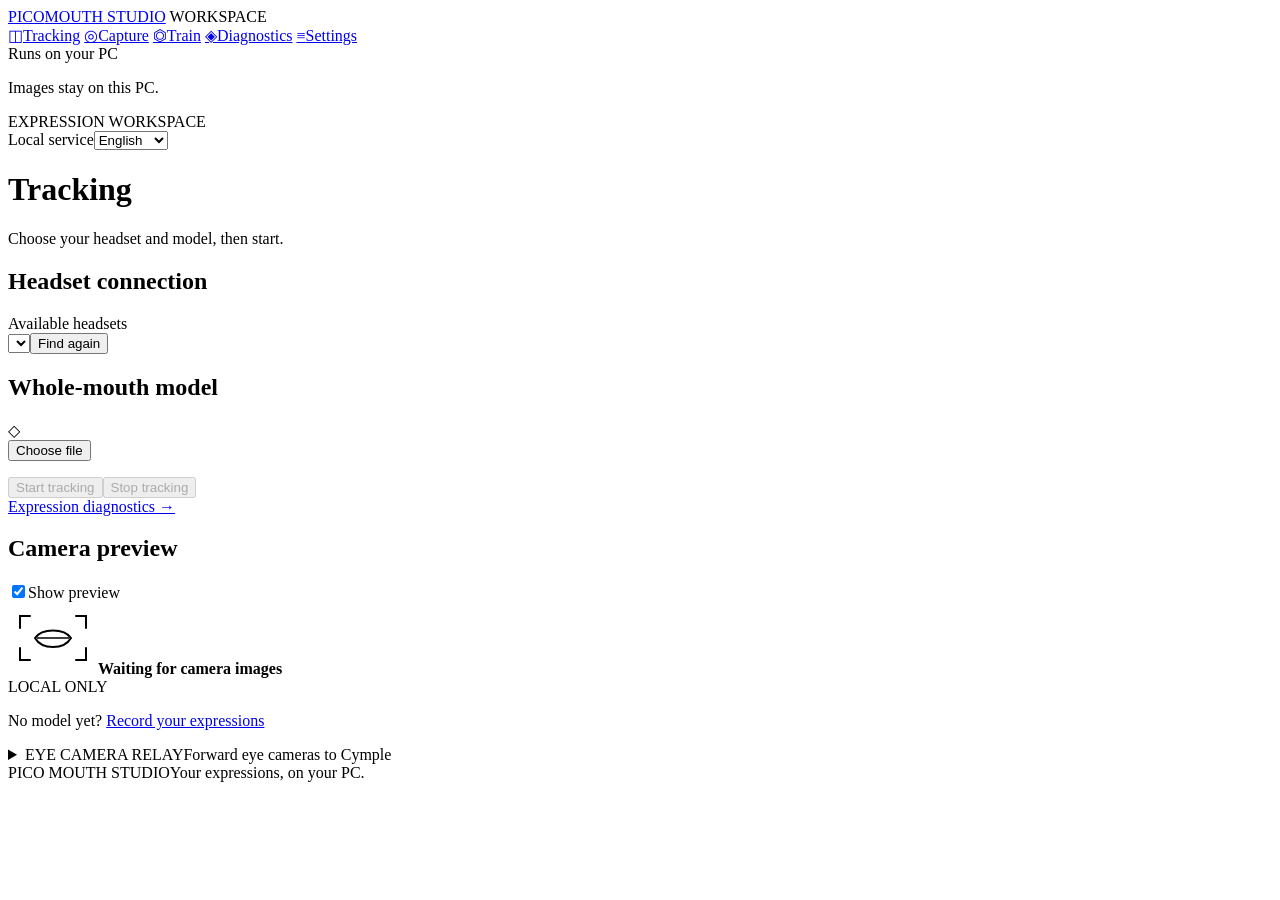
==== pc-studio/web/index.html @ 2c16cea4 "feat(pc-studio): expose standard One-Euro filter parameters in settings" ====
<!doctype html>
<html lang="en">
<head>
  <meta charset="utf-8"><meta name="viewport" content="width=device-width,initial-scale=1">
  <title>Mouth tracking studio</title><link rel="icon" type="image/png" sizes="256x256" href="/static/icon.png?v=2"><link rel="icon" type="image/x-icon" href="/favicon.ico?v=2"><link rel="apple-touch-icon" href="/static/icon.png?v=2">
  <link rel="stylesheet" href="/static/styles.css"><script type="module" src="/static/app.mjs"></script>
</head>
<body><main class="app-shell">
  <aside class="sidebar">
    <a class="brand" href="#/tracking"><span class="brand-mark" aria-hidden="true"><i></i><i></i><i></i><i></i></span><span>PICO<span class="brand-sub">MOUTH STUDIO</span></span></a>
    <span id="nav-caption" class="nav-caption">WORKSPACE</span>
    <nav aria-label="Workspace">
      <a id="nav-workspace" class="nav-link active" href="#/tracking" aria-current="page"><span aria-hidden="true">◫</span><span id="nav-live-label">Tracking</span></a>
      <a id="nav-recording" class="nav-link" href="#/recording"><span aria-hidden="true">◎</span><span id="nav-record-label">Capture</span></a>
      <a id="nav-training" class="nav-link" href="#/training"><span aria-hidden="true">⏣</span><span id="nav-train-label">Train</span></a>
      <a id="nav-diagnostics" class="nav-link" href="#/diagnostics"><span aria-hidden="true">◈</span><span id="nav-diagnostics-label">Diagnostics</span></a>
      <a id="nav-advanced" class="nav-link" href="#/preferences"><span aria-hidden="true">≡</span><span id="nav-settings-label">Settings</span></a>
    </nav>
    <div class="sidebar-note"><span class="local-dot"></span><span id="local-label">Runs on your PC</span><p id="privacy-note">Images stay on this PC.</p></div>
  </aside>
  <div id="workspace" class="workspace">
    <header class="topbar"><span id="workspace-caption">EXPRESSION WORKSPACE</span><div class="topbar-right"><span class="local-badge" id="service-state">Local service</span><select id="language" aria-label="Language"><option value="en">English</option><option value="zh-CN">简体中文</option></select></div></header>
    <div class="page-heading"><div><p id="page-eyebrow" class="eyebrow" hidden>PICO / MOUTH TRACKING</p><h1 id="title" tabindex="-1">Tracking</h1><p id="page-intro">Choose your headset and model, then start.</p></div><span id="status" class="status-pill" role="status"></span></div>
    <p id="error" role="alert" hidden></p>
    <form id="settings" novalidate>
      <div id="connection-setup" class="setup-grid">
        <section class="setup-card"><div class="card-kicker"><h2 id="headset-title">Headset connection</h2><span id="discovery-badge" class="small-badge"></span></div>
          <label for="headset-select" id="headset-select-label">Available headsets</label><div class="input-action"><select id="headset-select"></select><button id="discover" type="button">Find again</button></div>
          <p id="discovery-info" class="hint" role="status"></p>
        </section>
        <section id="model-setup" class="setup-card"><div class="card-kicker"><h2 id="model-label">Whole-mouth model</h2></div>
          <div class="model-choice"><div class="model-file"><span class="file-icon" aria-hidden="true">◇</span><div><strong id="model-name"></strong><span id="model-location"></span></div></div><button id="model-browse" type="button">Choose file</button></div>
          <p id="model-help" class="hint"></p>
        </section>
      </div>
    </form>

    <section id="page-tracking" class="task-page" aria-labelledby="title">
      <div class="run-toolbar"><div class="actions"><button id="start" form="settings" type="submit" disabled>Start tracking</button><button id="stop" type="button" disabled>Stop tracking</button></div><div class="run-toolbar-meta"><span id="run-help" class="hint"></span><a id="go-diagnostics" class="subtle-link" href="#/diagnostics">Expression diagnostics →</a></div></div>
      <div id="camera-slot-tracking" class="camera-slot">
        <section id="camera-panel" class="camera-panel panel"><div class="panel-heading"><div><h2 id="camera-title">Camera preview</h2><span class="eyebrow" id="camera-eyebrow" hidden>LIVE INPUT</span></div><label class="check preview-switch"><input id="preview-enabled" type="checkbox" checked><span id="preview-label">Show preview</span></label></div>
          <div class="preview"><img id="preview" width="400" height="400" alt="Mouth camera image" hidden><div id="empty-camera"><svg class="camera-glyph" width="90" height="72" viewBox="0 0 90 72" fill="none" aria-hidden="true"><path d="M22 14H12v12m56-12h10v12M12 46v12h10m56-12v12H68" stroke="currentColor" stroke-width="2" stroke-linecap="round"/><path d="M27 36c7-10 29-10 36 0-7 12-29 12-36 0Z" stroke="currentColor" stroke-width="2"/><path d="M29 36h32" stroke="currentColor" stroke-width="1.5"/></svg><strong id="placeholder">Waiting for camera images</strong><span id="camera-empty-help"></span></div></div>
          <div class="camera-footer"><span id="camera-privacy">LOCAL ONLY</span></div>
        </section>
      </div>
      <p id="first-model-help" class="task-tip"><span id="first-model-text">No model yet?</span> <a id="go-capture" href="#/recording">Record your expressions</a></p>
      <details id="cymple-relay" class="panel disclosure-panel cymple-relay-panel">
        <summary class="cymple-relay-head">
          <span class="cymple-relay-heading"><span id="cymple-relay-eyebrow" class="eyebrow">EYE CAMERA RELAY</span><span id="cymple-relay-title" class="cymple-relay-title">Forward eye cameras to Cymple</span></span>
          <span id="cymple-relay-status" class="status-pill" role="status"></span>
        </summary>
        <p id="cymple-relay-help" class="hint"></p>
        <div class="actions">
          <button id="cymple-relay-start" type="button" disabled>Start eye relay</button>
          <button id="cymple-relay-stop" type="button" disabled hidden>Stop eye relay</button>
          <span id="cymple-relay-endpoint" class="hint"></span>
        </div>
        <div class="cymple-eye-grid">
          <div class="cymple-eye-card"><div class="card-kicker"><strong id="cymple-left-title">Left eye</strong><span id="cymple-left-state" class="small-badge"></span></div><output id="cymple-left-metrics">—</output></div>
          <div class="cymple-eye-card"><div class="card-kicker"><strong id="cymple-right-title">Right eye</strong><span id="cymple-right-state" class="small-badge"></span></div><output id="cymple-right-metrics">—</output></div>
        </div>
        <p id="cymple-relay-error" role="alert" hidden></p>
        <details id="cymple-relay-options" class="disclosure-panel">
          <summary id="cymple-relay-options-title">Relay ports and orientation</summary>
          <div class="fields">
            <label><span id="cymple-host-label">Cymple host</span><input id="cymple-host" value="127.0.0.1" autocomplete="off" spellcheck="false" required></label>
            <label><span id="cymple-port-label">Cymple UDP port</span><input id="cymple-port" type="number" min="1" max="65535" value="23303" required></label>
            <label><span id="cymple-left-port-label">Left eye port</span><input id="cymple-left-port" type="number" min="1" max="65535" value="45682" required></label>
            <label><span id="cymple-right-port-label">Right eye port</span><input id="cymple-right-port" type="number" min="1" max="65535" value="45683" required></label>
          </div>
          <div class="cymple-orient-grid">
            <div class="cymple-orient-group">
              <strong id="cymple-left-orient-title">Left eye</strong>
              <label><span id="cymple-left-rotate-label">Rotate clockwise</span><select id="cymple-left-rotate"><option value="0">0°</option><option value="90">90°</option><option value="180">180°</option><option value="270">270°</option></select></label>
              <label class="check"><input id="cymple-left-hflip" type="checkbox"><span id="cymple-left-hflip-label">Horizontal flip</span></label>
              <label class="check"><input id="cymple-left-vflip" type="checkbox"><span id="cymple-left-vflip-label">Vertical flip</span></label>
            </div>
            <div class="cymple-orient-group">
              <strong id="cymple-right-orient-title">Right eye</strong>
              <label><span id="cymple-right-rotate-label">Rotate clockwise</span><select id="cymple-right-rotate"><option value="0">0°</option><option value="90">90°</option><option value="180">180°</option><option value="270">270°</option></select></label>
              <label class="check"><input id="cymple-right-hflip" type="checkbox"><span id="cymple-right-hflip-label">Horizontal flip</span></label>
              <label class="check"><input id="cymple-right-vflip" type="checkbox"><span id="cymple-right-vflip-label">Vertical flip</span></label>
            </div>
          </div>
        </details>
      </details>
    </section>

    <section id="page-recording" class="task-page" aria-labelledby="title" hidden>
      <section id="recording">
        <div class="capture-toolbar"><div><h2 id="recording-title">Record your expressions</h2><p id="record-help" class="hint"></p></div><div class="actions"><button id="capture" type="button" disabled>Open camera</button><button id="capture-stop" type="button" disabled>Close camera</button></div></div>
        <div class="capture-workspace">
          <div id="camera-slot-recording" class="camera-slot"></div>
          <section id="pose-reference" class="pose-reference" aria-labelledby="reference-title">
            <div class="capture-step-progress" aria-live="polite">
              <div class="capture-progress-line"><span id="capture-progress-label">Current step</span><strong id="capture-progress-count">0 / 0</strong><span id="capture-progress-phase">Not started</span></div>
              <progress id="capture-progress" max="1" value="0" aria-label="Capture progress"></progress>
            </div>
            <label class="capture-preset-choice"><span id="capture-preset-label">Capture preset</span><select id="capture-preset"></select></label>
            <p id="capture-preset-description" class="hint"></p>
            <details id="capture-plan-order"><summary id="capture-plan-order-title">Actions in order</summary><ol id="capture-action-list"></ol></details>
            <div class="actions capture-step-nav" id="capture-step-nav">
              <button id="guide-prev" type="button">Previous step</button>
              <label><span id="guide-select-label">Go to step</span><select id="guide-select"></select></label>
              <button id="guide-next" type="button">Next step</button>
            </div>
            <div class="reference-heading"><h2 id="reference-title">Try this expression</h2><span id="reference-mode" class="hint"></span></div>
            <p id="reference-pose" class="reference-pose"></p><p id="reference-instruction"></p>
            <div id="reference-views" class="reference-views" hidden>
              <figure class="reference-neutral"><img id="reference-neutral-image" width="512" height="512" alt="Relaxed reference"><figcaption id="reference-neutral-caption">Relaxed</figcaption></figure>
              <figure class="reference-target"><img id="reference-image" width="512" height="512" alt="Target expression"><figcaption id="reference-target-caption">Copy this pose</figcaption></figure>
              <figure id="reference-profile" class="reference-profile" hidden><img id="reference-profile-image" width="512" height="512" alt="Side view"><figcaption id="reference-profile-caption">Side view · lip and jaw depth</figcaption></figure>
            </div>
            <div class="reference-actions"><button id="reference-prev" type="button">Previous</button><button id="reference-play" type="button" hidden>Play movement</button><button id="reference-next" type="button">Next</button></div>
            <details id="reference-picker"><summary id="reference-picker-title">Pick another expression</summary><label><span id="reference-select-label">Expression</span><select id="reference-select"></select></label></details>
            <p id="reference-message" class="hint" role="status"></p><p id="reference-directions" class="hint"></p>
            <details id="reference-details"><summary id="reference-details-title">Reference source</summary><p id="reference-origin" class="hint"></p><p id="reference-source" class="hint"></p><a id="reference-license" href="https://developers.meta.com/horizon/licenses/oculussdk/" target="_blank" rel="noopener noreferrer">Asset license</a></details>
          </section>
        </div>
        <div class="record-controls panel">
          <div class="actions" id="guide-setup">
            <label><span id="guide-mode-label">Step advance</span><select id="guide-mode"><option id="guide-auto-option" value="auto">Automatic</option><option id="guide-manual-option" value="manual">Manual</option></select></label>
            <label id="guide-prepare-field"><span id="guide-prepare-label">Preparation per step (seconds)</span><input id="guide-prepare" type="number" min="3" max="30" step="1" value="7" required></label>
          </div>
          <label class="check"><input id="voice-enabled" type="checkbox"><span id="voice-label">Spoken instructions</span></label><p id="voice-info" class="hint"></p>
          <label class="check"><input id="record-consent" type="checkbox"><span id="consent-label">I agree to save mouth images on this PC, and I am ready to follow the guide.</span></label>
          <button id="record-continue" type="button" hidden>Continue last recording</button>
          <div class="actions"><button id="record-start" type="button" disabled>Start recording</button><button id="record-stop" type="button" disabled>Finish recording</button><button id="record-cancel" type="button" disabled>Cancel</button><span id="record-state" role="status"></span></div>
          <p id="record-next" class="hint"></p>
          <div id="guide" hidden><h2 id="guide-step"></h2><output id="guide-countdown" hidden></output><p id="guide-hint"></p><progress id="guide-progress" max="1" value="0"></progress><div class="actions"><button id="guide-pause" type="button" hidden>Pause</button><button id="guide-ready" type="button">Start holding</button><button id="guide-finish" type="button">Finish holding</button><button id="guide-confirm" type="button">Confirm action done</button><button id="guide-skip" type="button">Skip</button></div></div>
          <p id="record-error" role="alert" hidden></p>
          <p id="receive-results-warning" class="hint" role="status" hidden></p>
        </div>
        <details id="record-options" class="disclosure-panel"><summary id="record-options-title">More recording options</summary>
          <label><span id="person-label">Who is this recording for?</span><input id="person_id" value="me" autocomplete="off" spellcheck="false"></label>
          <label class="check"><input id="guide-enabled" type="checkbox" checked><span id="guided-label">Guide me step by step</span></label>
          <label><span id="label-stage-label">Training label stage</span><select id="label-stage"><option id="raw-only-option" value="raw_only">Raw only · label after review</option><option id="instant-option" value="instant">Instant labels · match stock behavior</option></select></label>
          <label class="check"><input id="receive-results" type="checkbox" checked><span id="receive-results-label">Receive headset mouth results</span></label>
          <p id="receive-results-hint">Applies only to this recording. In the headset companion app, turn on Mouth under Result sharing first.</p>
          <p id="record-path" class="hint"></p>
        </details>
        <details id="review" class="panel disclosure-panel"><summary id="review-title">Review recorded images</summary>
          <p id="review-help" class="hint"></p>
          <label class="check"><input id="review-all" type="checkbox"><span id="review-all-label">Include images without a suggested pose</span></label>
          <div class="actions"><button id="review-load" type="button" disabled>Load images</button><button id="review-prev" type="button" disabled>Previous</button><button id="review-next" type="button" disabled>Next</button><button id="review-select-page" type="button" disabled>Select page</button></div>
          <p id="review-count" class="hint"></p><div id="review-grid" class="review-grid"></div>
          <img id="review-image" class="review-image" width="400" height="400" alt="Recorded image" hidden>
          <p id="review-focus" class="hint"></p><button id="review-proposal" type="button" disabled>Copy suggested pose to editor</button>
          <label><span id="review-targets-label">Visible controls (JSON)</span><textarea id="review-targets" rows="3" spellcheck="false">{}</textarea></label>
          <label><span id="reviewer-label">Reviewer</span><input id="reviewer" value="local-user" autocomplete="off"></label>
          <label><span id="observation-label">Visibility</span><select id="observation"><option id="visible-option" value="visible">Visible</option><option id="uncertain-option" value="uncertain">Uncertain</option><option id="occluded-option" value="occluded">Occluded</option><option id="no-mouth-option" value="no_mouth">No mouth</option></select></label>
          <label class="check"><input id="review-confirmed" type="checkbox"><span id="review-consent-label">I have checked the selected images and the entries above.</span></label>
          <button id="review-apply" type="button" disabled>Apply to selected images</button>
        </details>
      </section>
    </section>

    <section id="page-training" class="task-page" aria-labelledby="title" hidden>
      <section id="training">
        <div class="training-intro panel"><span class="training-mark" aria-hidden="true">⏣</span><h2 id="training-title">Train your model</h2><p id="training-help" class="hint"></p><a id="train-go-record" class="button-link" href="#/recording">Record your expressions</a></div>
        <ol class="training-steps">
          <li><strong id="train-step-one">Record</strong><span id="train-step-one-help">Record several sessions and refit the headset between them, so the model sees different fits.</span></li>
          <li><strong id="train-step-two">Review</strong><span id="train-step-two-help">Look through the recordings and mark the expressions you can clearly see.</span><a id="train-go-review" href="#/recording">Review recorded images</a></li>
          <li><strong id="train-step-three">Train and validate</strong><span id="train-step-three-help">Train on the reviewed images, then check the model before you use it.</span></li>
        </ol>
        <details id="training-tools" class="panel disclosure-panel"><summary id="training-tools-title">Advanced training tools</summary>
          <p id="training-tools-help" class="hint"></p><div id="training-fields"></div>
          <label><span id="train-action-label">Operation</span><select id="train-action"></select></label><div id="train-inputs"></div>
          <button id="train-start" type="button" disabled>Run on this PC</button>
          <p id="train-result" class="hint"></p>
        </details>
        <div id="training-status" class="training-status"><span id="train-state" role="status"></span><button id="train-cancel" type="button" disabled>Cancel</button><p id="train-error" role="alert" hidden></p></div>
      </section>
    </section>

    <section id="page-diagnostics" class="task-page" aria-labelledby="title" hidden>
      <div id="diag-tabs" class="diag-tabs" role="tablist">
        <button id="diag-tab-expressions" class="diag-tab active" type="button" role="tab" aria-selected="true" aria-controls="expression-diagnostics"><span id="diag-tab-expressions-label">Expression monitor</span><span id="diag-expr-badge" class="diag-tab-badge"></span></button>
        <button id="diag-tab-connection" class="diag-tab" type="button" role="tab" aria-selected="false" aria-controls="diagnostics"><span id="diag-tab-connection-label">Connection diagnostics</span><span id="diag-conn-badge" class="diag-tab-badge"></span></button>
      </div>

      <section id="expression-diagnostics" class="expr-diag">
        <div class="panel expr-hero-panel">
          <div class="expr-status-strip">
            <div class="expr-status-pills">
              <span id="expr-live-pill" class="status-pill" role="status"></span>
              <span id="expr-active-summary" class="expr-stat-chip"></span>
              <span id="expr-source-summary" class="expr-stat-chip"></span>
              <span id="support-info" class="expr-stat-chip"></span>
            </div>
            <button id="expr-freeze" class="expr-freeze-btn" type="button" disabled>Freeze</button>
          </div>
          <div class="expr-section-head">
            <div><span id="output-eyebrow" class="eyebrow">PINNED CHANNELS</span><h2 id="output-title">Pinned monitor</h2></div>
            <div class="expr-pin-toolbar">
              <p id="output-note" class="hint"></p>
              <div class="actions expr-pin-actions">
                <button id="expr-pins-reset" class="filter-chip" type="button" hidden>Reset defaults</button>
                <button id="expr-pins-clear" class="filter-chip" type="button" hidden>Clear pins</button>
              </div>
            </div>
          </div>
          <div id="outputs" class="outputs expr-spotlight-grid"></div>
          <p id="expr-pins-empty" class="expr-pins-empty hint" hidden></p>
        </div>

        <div class="panel expr-full-panel">
          <div class="expr-browser-head">
            <div><h2 id="all-channels-title">All expression channels</h2><p id="unknown-help" class="hint"></p></div>
            <div class="expr-filter-bar">
              <div class="actions expr-source-filters">
                <button id="expr-active-only" class="filter-chip" type="button">Active (&gt;0.02)</button>
                <button id="expr-src-all" class="filter-chip active" type="button">All sources</button>
                <button id="expr-src-native" class="filter-chip" type="button">Native</button>
                <button id="expr-src-model" class="filter-chip" type="button">New model</button>
              </div>
              <input id="expr-search" class="routing-search expr-search" type="search" autocomplete="off" spellcheck="false" placeholder="Search morph target…">
            </div>
          </div>
          <div id="expr-regions" class="expr-regions" role="group"></div>
          <div id="channel-table" class="channel-table expr-groups"></div>
          <p id="expr-empty" class="expr-empty hint" hidden></p>
        </div>
      </section>

      <section id="diagnostics" class="conn-diag" hidden>
        <div class="conn-diag-head">
          <h2 id="diagnostics-title">Connection &amp; pipeline diagnostics</h2>
          <span id="snapshot-state" class="status-pill"></span>
        </div>
        <div class="conn-cards-grid">
          <section class="panel conn-card">
            <h3 id="conn-card-rates-title" class="conn-card-title">Throughput &amp; latency</h3>
            <dl class="conn-dl">
              <dt id="rate-label"></dt><dd id="rates">—</dd>
              <dt id="inference-label"></dt><dd id="inference-time">—</dd>
              <dt id="latency-label"></dt><dd id="latency">—</dd>
              <dt id="source-age-label"></dt><dd id="source-age">—</dd>
              <dt id="receive-age-label"></dt><dd id="receive-age">—</dd>
            </dl>
          </section>
          <section class="panel conn-card">
            <h3 id="conn-card-engine-title" class="conn-card-title">Inference engine &amp; hardware</h3>
            <dl class="conn-dl">
              <dt id="engine-label"></dt><dd id="engine-info">—</dd>
              <dt id="providers-label"></dt><dd id="provider-info">—</dd>
              <dt id="fallback-label"></dt><dd id="fallback-info">—</dd>
            </dl>
          </section>
          <section class="panel conn-card">
            <h3 id="conn-card-stream-title" class="conn-card-title">Queue, drops &amp; native stream</h3>
            <dl class="conn-dl">
              <dt id="drop-label"></dt><dd id="drops">—</dd>
              <dt id="queue-label"></dt><dd id="queue">—</dd>
              <dt id="live-stock-label"></dt><dd id="live-stock-info">—</dd>
              <dt id="stock-label"></dt><dd id="stock-info">—</dd>
            </dl>
          </section>
          <section class="panel conn-card">
            <h3 id="conn-card-session-title" class="conn-card-title">Session &amp; sensor clocks</h3>
            <dl class="conn-dl">
              <dt id="source-label"></dt><dd id="source-info">—</dd>
              <dt id="result-label"></dt><dd id="result-info">—</dd>
              <dt>raw_identity</dt><dd id="raw-identity">—</dd>
              <dt>mouth_sensor_ns</dt><dd id="time-mouth">—</dd>
            </dl>
          </section>
        </div>
        <div id="conn-error-card" class="panel conn-error-card">
          <h2 id="technical-error-title">Troubleshooting details</h2>
          <pre id="technical-error" class="technical-error">—</pre>
        </div>
      </section>
    </section>

    <section id="page-preferences" class="task-page" aria-labelledby="title" hidden>
      <div class="preferences-main panel">
        <label class="check"><input id="output_enabled" form="settings" type="checkbox"><span id="udp-label">Send expressions to VRCFaceTracking</span></label>
        <p id="settings-help" class="hint"></p>
        <div id="mouth-routing" class="mouth-routing">
          <div class="routing-head">
            <div><strong id="mouth-mode-label" class="routing-title">Channel routing presets</strong><p id="mouth-mode-help" class="hint"></p></div>
            <span id="routing-preset-badge" class="status-pill" role="status"></span>
          </div>
          <div id="preset-cards" class="preset-cards" role="group" aria-labelledby="mouth-mode-label">
            <button id="preset-curated" class="preset-card" type="button"><strong id="preset-curated-title">Curated hybrid · Recommended</strong><span id="preset-curated-desc">Clean native channels use headset output; weak, biased and missing channels use the new model.</span></button>
            <button id="preset-hybrid" class="preset-card" type="button"><strong id="preset-hybrid-title">Full native hybrid</strong><span id="preset-hybrid-desc">All 37 headset-supported targets use native output; 9 missing targets use the new model.</span></button>
            <button id="preset-model-only" class="preset-card" type="button"><strong id="preset-model-title">Model only</strong><span id="preset-model-desc">All 46 morph targets use the new PC model (no headset result sharing needed).</span></button>
          </div>
          <p id="hybrid-live-hint" class="hint" hidden></p>
          <details id="hybrid-channels-panel" class="disclosure-panel">
            <summary><span id="hybrid-channels-title">Adjust source per morph target</span><span id="hybrid-channels-summary" class="small-badge"></span></summary>
            <p id="hybrid-channels-help" class="hint"></p>
            <div class="routing-toolbar">
              <div class="actions routing-filters">
                <button id="filter-all" class="filter-chip" type="button">All</button>
                <button id="filter-stock" class="filter-chip" type="button">Native</button>
                <button id="filter-model" class="filter-chip" type="button">New model</button>
                <button id="filter-good" class="filter-chip" type="button">Native clean / merged</button>
              </div>
              <input id="channel-search" class="routing-search" type="search" autocomplete="off" spellcheck="false" placeholder="Filter morph targets…">
            </div>
            <div id="hybrid-channels-list" class="morph-groups"></div>
          </details>
        </div>
      </div>
      <section id="settings-filtering" class="panel settings-card">
        <div class="settings-card-head">
          <h2 id="filtering-title">Filtering &amp; smoothing</h2>
          <p id="filtering-help" class="hint">Applies live on save without stopping tracking.</p>
        </div>
        <label class="check filter-toggle"><input id="filter_enabled" form="settings" type="checkbox"><span id="filter-enabled-label">Enable One-Euro filter</span></label>
        <div class="fields">
          <label><span id="filter-min-cutoff-label">Min cutoff frequency (Hz)</span><input id="filter_min_cutoff" form="settings" type="number" min="0.05" max="60" step="0.1" required><span id="filter-min-cutoff-help" class="field-hint"></span></label>
          <label><span id="filter-beta-label">Speed coefficient (beta)</span><input id="filter_beta" form="settings" type="number" min="0" max="100" step="0.1" required><span id="filter-beta-help" class="field-hint"></span></label>
          <label><span id="filter-d-cutoff-label">Derivative cutoff (Hz)</span><input id="filter_d_cutoff" form="settings" type="number" min="0.05" max="60" step="0.1" required><span id="filter-d-cutoff-help" class="field-hint"></span></label>
          <label><span id="expiry-label">Result expiry (ms)</span><input id="stale_ms" form="settings" type="number" min="1" required><span id="expiry-help" class="field-hint"></span></label>
        </div>
      </section>
      <details id="settings-inference" class="panel disclosure-panel"><summary id="inference-settings-title">Model &amp; inference</summary>
        <p id="inference-settings-help" class="hint settings-group-help">Changing the model path or inference device stops the current run when saved.</p>
        <label><span id="model-path-label">Model path</span><input id="model_path" form="settings" autocomplete="off" spellcheck="false"></label>
        <div class="fields">
          <label><span id="device-label">Inference device</span><select id="device" form="settings"><option value="auto">Auto</option><option value="cuda">CUDA</option><option value="dml">DirectML</option><option value="openvino">OpenVINO GPU</option><option value="cpu">CPU</option></select></label>
          <label><span id="fps-label">Preview rate (fps)</span><input id="preview_fps" form="settings" type="number" min="1" max="30" required></label>
        </div>
      </details>
      <details id="advanced" class="panel disclosure-panel"><summary id="advanced-title">Headset &amp; ports</summary>
        <p id="connection-settings-help" class="hint settings-group-help">Changing headset address or port settings stops the current run when saved.</p>
        <label><span id="host-label">Manual headset address</span><input id="headset_host" form="settings" autocomplete="off" spellcheck="false"></label>
        <div class="fields">
          <label><span id="port-label">Video port</span><input id="headset_port" form="settings" type="number" min="1" max="65535" required></label>
          <label><span id="output-port-label">UDP port on this PC</span><input id="output_port" form="settings" type="number" min="1" max="65535" required></label>
        </div>
        <p id="migration" class="hint" hidden></p>
      </details>
      <div class="actions settings-save"><button id="save" type="button" disabled>Save settings</button><span id="config-state"></span></div>
      <details id="replay-tools" class="panel disclosure-panel"><summary id="replay-tools-title">Replay a saved recording</summary><label><span id="replay-path-label">Replay dataset (.npz)</span><input id="replay_path" form="settings" autocomplete="off" spellcheck="false"></label><button id="replay" type="button" disabled>Replay data</button><p id="replay-info" class="hint"></p></details>
      <p class="task-tip settings-diag-tip"><span id="settings-diag-text">Looking for live expression meters or connection stats?</span> <a id="settings-go-diagnostics" href="#/diagnostics">Open Diagnostics →</a></p>
    </section>
    <footer class="page-footer"><span>PICO MOUTH STUDIO</span><span id="footer-note">Your expressions, on your PC.</span></footer>
  </div>
</main></body></html>
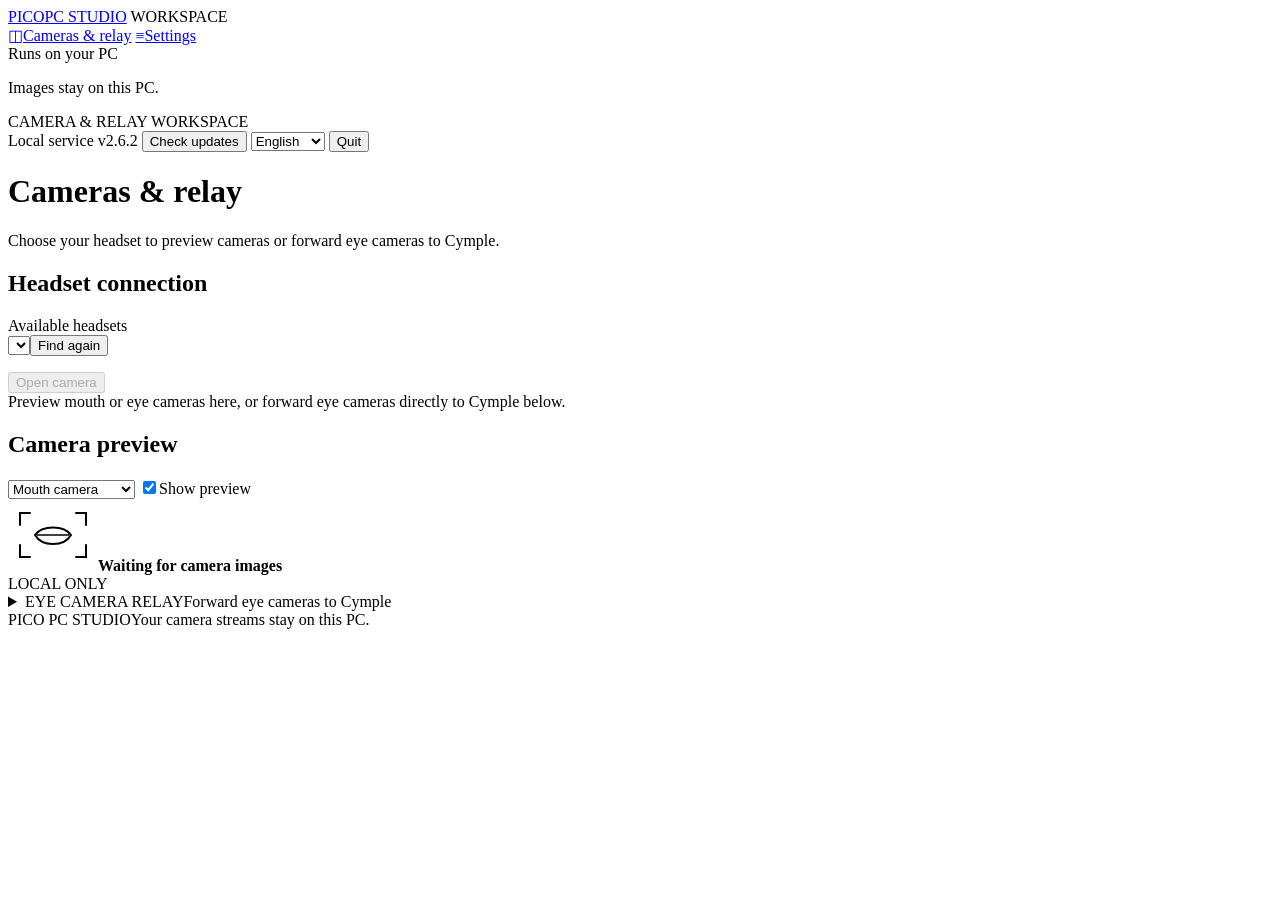
==== commit b7ca8fdf: "PicoET-Enhance v2.6.2" ====
--- a/pc-studio/web/index.html
+++ b/pc-studio/web/index.html
@@ -2,48 +2,65 @@
 <html lang="en">
 <head>
   <meta charset="utf-8"><meta name="viewport" content="width=device-width,initial-scale=1">
-  <title>Mouth tracking studio</title><link rel="icon" type="image/png" sizes="256x256" href="/static/icon.png?v=2"><link rel="icon" type="image/x-icon" href="/favicon.ico?v=2"><link rel="apple-touch-icon" href="/static/icon.png?v=2">
-  <link rel="stylesheet" href="/static/styles.css"><script type="module" src="/static/app.mjs"></script>
+  <title>PicoET PC Studio</title><link rel="icon" type="image/png" sizes="256x256" href="/static/icon.png?v=2"><link rel="icon" type="image/x-icon" href="/favicon.ico?v=2"><link rel="apple-touch-icon" href="/static/icon.png?v=2">
+  <link rel="stylesheet" href="/static/styles.css?v=2"><script type="module" src="/static/app.mjs?v=2"></script>
 </head>
 <body><main class="app-shell">
   <aside class="sidebar">
-    <a class="brand" href="#/tracking"><span class="brand-mark" aria-hidden="true"><i></i><i></i><i></i><i></i></span><span>PICO<span class="brand-sub">MOUTH STUDIO</span></span></a>
+    <a class="brand" href="#/tracking"><span class="brand-mark" aria-hidden="true"><i></i><i></i><i></i><i></i></span><span>PICO<span class="brand-sub">PC STUDIO</span></span></a>
     <span id="nav-caption" class="nav-caption">WORKSPACE</span>
     <nav aria-label="Workspace">
-      <a id="nav-workspace" class="nav-link active" href="#/tracking" aria-current="page"><span aria-hidden="true">◫</span><span id="nav-live-label">Tracking</span></a>
-      <a id="nav-recording" class="nav-link" href="#/recording"><span aria-hidden="true">◎</span><span id="nav-record-label">Capture</span></a>
-      <a id="nav-training" class="nav-link" href="#/training"><span aria-hidden="true">⏣</span><span id="nav-train-label">Train</span></a>
-      <a id="nav-diagnostics" class="nav-link" href="#/diagnostics"><span aria-hidden="true">◈</span><span id="nav-diagnostics-label">Diagnostics</span></a>
+      <a id="nav-workspace" class="nav-link active" href="#/tracking" aria-current="page"><span aria-hidden="true">◫</span><span id="nav-live-label">Cameras &amp; relay</span></a>
       <a id="nav-advanced" class="nav-link" href="#/preferences"><span aria-hidden="true">≡</span><span id="nav-settings-label">Settings</span></a>
     </nav>
     <div class="sidebar-note"><span class="local-dot"></span><span id="local-label">Runs on your PC</span><p id="privacy-note">Images stay on this PC.</p></div>
   </aside>
   <div id="workspace" class="workspace">
-    <header class="topbar"><span id="workspace-caption">EXPRESSION WORKSPACE</span><div class="topbar-right"><span class="local-badge" id="service-state">Local service</span><select id="language" aria-label="Language"><option value="en">English</option><option value="zh-CN">简体中文</option></select></div></header>
-    <div class="page-heading"><div><p id="page-eyebrow" class="eyebrow" hidden>PICO / MOUTH TRACKING</p><h1 id="title" tabindex="-1">Tracking</h1><p id="page-intro">Choose your headset and model, then start.</p></div><span id="status" class="status-pill" role="status"></span></div>
+    <header class="topbar">
+      <span id="workspace-caption">CAMERA &amp; RELAY WORKSPACE</span>
+      <div class="topbar-right">
+        <span class="local-badge" id="service-state">Local service</span>
+        <span class="version-pill" id="version-badge">v2.6.2</span>
+        <button id="check-update" class="topbar-btn" type="button">Check updates</button>
+        <select id="language" aria-label="Language"><option value="en">English</option><option value="zh-CN">简体中文</option></select>
+        <button id="quit-service" class="topbar-btn topbar-quit" type="button">Quit</button>
+      </div>
+    </header>
+    <div class="page-heading"><div><p id="page-eyebrow" class="eyebrow" hidden>PICO / PC STUDIO</p><h1 id="title" tabindex="-1">Cameras &amp; relay</h1><p id="page-intro">Choose your headset to preview cameras or forward eye cameras to Cymple.</p></div><span id="status" class="status-pill" role="status"></span></div>
+    <section id="update-banner" class="update-banner" role="status" hidden>
+      <div class="update-head"><strong id="update-message"></strong><button id="update-dismiss" class="update-dismiss" type="button">Dismiss</button></div>
+      <ul id="update-notes" class="update-notes" hidden></ul>
+      <div id="update-links" class="update-links actions"></div>
+    </section>
     <p id="error" role="alert" hidden></p>
     <form id="settings" novalidate>
-      <div id="connection-setup" class="setup-grid">
+      <div id="connection-setup" class="setup-grid capture-setup">
         <section class="setup-card"><div class="card-kicker"><h2 id="headset-title">Headset connection</h2><span id="discovery-badge" class="small-badge"></span></div>
           <label for="headset-select" id="headset-select-label">Available headsets</label><div class="input-action"><select id="headset-select"></select><button id="discover" type="button">Find again</button></div>
           <p id="discovery-info" class="hint" role="status"></p>
-        </section>
-        <section id="model-setup" class="setup-card"><div class="card-kicker"><h2 id="model-label">Whole-mouth model</h2></div>
-          <div class="model-choice"><div class="model-file"><span class="file-icon" aria-hidden="true">◇</span><div><strong id="model-name"></strong><span id="model-location"></span></div></div><button id="model-browse" type="button">Choose file</button></div>
-          <p id="model-help" class="hint"></p>
         </section>
       </div>
     </form>
 
     <section id="page-tracking" class="task-page" aria-labelledby="title">
-      <div class="run-toolbar"><div class="actions"><button id="start" form="settings" type="submit" disabled>Start tracking</button><button id="stop" type="button" disabled>Stop tracking</button></div><div class="run-toolbar-meta"><span id="run-help" class="hint"></span><a id="go-diagnostics" class="subtle-link" href="#/diagnostics">Expression diagnostics →</a></div></div>
+      <div class="run-toolbar"><div class="actions"><button id="capture" form="settings" type="submit" disabled>Open camera</button><button id="stop" type="button" disabled hidden>Close camera</button></div><span id="run-help" class="hint">Preview mouth or eye cameras here, or forward eye cameras directly to Cymple below.</span></div>
       <div id="camera-slot-tracking" class="camera-slot">
-        <section id="camera-panel" class="camera-panel panel"><div class="panel-heading"><div><h2 id="camera-title">Camera preview</h2><span class="eyebrow" id="camera-eyebrow" hidden>LIVE INPUT</span></div><label class="check preview-switch"><input id="preview-enabled" type="checkbox" checked><span id="preview-label">Show preview</span></label></div>
-          <div class="preview"><img id="preview" width="400" height="400" alt="Mouth camera image" hidden><div id="empty-camera"><svg class="camera-glyph" width="90" height="72" viewBox="0 0 90 72" fill="none" aria-hidden="true"><path d="M22 14H12v12m56-12h10v12M12 46v12h10m56-12v12H68" stroke="currentColor" stroke-width="2" stroke-linecap="round"/><path d="M27 36c7-10 29-10 36 0-7 12-29 12-36 0Z" stroke="currentColor" stroke-width="2"/><path d="M29 36h32" stroke="currentColor" stroke-width="1.5"/></svg><strong id="placeholder">Waiting for camera images</strong><span id="camera-empty-help"></span></div></div>
-          <div class="camera-footer"><span id="camera-privacy">LOCAL ONLY</span></div>
+        <section id="camera-panel" class="camera-panel panel">
+          <div class="panel-heading">
+            <div><h2 id="camera-title">Camera preview</h2><span class="eyebrow" id="camera-eyebrow" hidden>LIVE INPUT</span></div>
+            <div class="camera-controls">
+              <select id="preview-camera" aria-label="Camera">
+                <option id="camera-mouth-option" value="mouth">Mouth camera</option>
+                <option id="camera-left-option" value="eye_left">Left eye camera</option>
+                <option id="camera-right-option" value="eye_right">Right eye camera</option>
+              </select>
+              <label class="check preview-switch"><input id="preview-enabled" type="checkbox" checked><span id="preview-label">Show preview</span></label>
+            </div>
+          </div>
+          <div class="preview"><img id="preview" width="400" height="400" alt="Camera preview image" hidden><div id="empty-camera"><svg class="camera-glyph" width="90" height="72" viewBox="0 0 90 72" fill="none" aria-hidden="true"><path d="M22 14H12v12m56-12h10v12M12 46v12h10m56-12v12H68" stroke="currentColor" stroke-width="2" stroke-linecap="round"/><path d="M27 36c7-10 29-10 36 0-7 12-29 12-36 0Z" stroke="currentColor" stroke-width="2"/><path d="M29 36h32" stroke="currentColor" stroke-width="1.5"/></svg><strong id="placeholder">Waiting for camera images</strong><span id="camera-empty-help"></span></div></div>
+          <div class="camera-footer"><span id="camera-privacy">LOCAL ONLY</span><span id="camera-stream-url"></span></div>
         </section>
       </div>
-      <p id="first-model-help" class="task-tip"><span id="first-model-text">No model yet?</span> <a id="go-capture" href="#/recording">Record your expressions</a></p>
       <details id="cymple-relay" class="panel disclosure-panel cymple-relay-panel">
         <summary class="cymple-relay-head">
           <span class="cymple-relay-heading"><span id="cymple-relay-eyebrow" class="eyebrow">EYE CAMERA RELAY</span><span id="cymple-relay-title" class="cymple-relay-title">Forward eye cameras to Cymple</span></span>
@@ -86,258 +103,25 @@
       </details>
     </section>
 
-    <section id="page-recording" class="task-page" aria-labelledby="title" hidden>
-      <section id="recording">
-        <div class="capture-toolbar"><div><h2 id="recording-title">Record your expressions</h2><p id="record-help" class="hint"></p></div><div class="actions"><button id="capture" type="button" disabled>Open camera</button><button id="capture-stop" type="button" disabled>Close camera</button></div></div>
-        <div class="capture-workspace">
-          <div id="camera-slot-recording" class="camera-slot"></div>
-          <section id="pose-reference" class="pose-reference" aria-labelledby="reference-title">
-            <div class="capture-step-progress" aria-live="polite">
-              <div class="capture-progress-line"><span id="capture-progress-label">Current step</span><strong id="capture-progress-count">0 / 0</strong><span id="capture-progress-phase">Not started</span></div>
-              <progress id="capture-progress" max="1" value="0" aria-label="Capture progress"></progress>
-            </div>
-            <label class="capture-preset-choice"><span id="capture-preset-label">Capture preset</span><select id="capture-preset"></select></label>
-            <p id="capture-preset-description" class="hint"></p>
-            <details id="capture-plan-order"><summary id="capture-plan-order-title">Actions in order</summary><ol id="capture-action-list"></ol></details>
-            <div class="actions capture-step-nav" id="capture-step-nav">
-              <button id="guide-prev" type="button">Previous step</button>
-              <label><span id="guide-select-label">Go to step</span><select id="guide-select"></select></label>
-              <button id="guide-next" type="button">Next step</button>
-            </div>
-            <div class="reference-heading"><h2 id="reference-title">Try this expression</h2><span id="reference-mode" class="hint"></span></div>
-            <p id="reference-pose" class="reference-pose"></p><p id="reference-instruction"></p>
-            <div id="reference-views" class="reference-views" hidden>
-              <figure class="reference-neutral"><img id="reference-neutral-image" width="512" height="512" alt="Relaxed reference"><figcaption id="reference-neutral-caption">Relaxed</figcaption></figure>
-              <figure class="reference-target"><img id="reference-image" width="512" height="512" alt="Target expression"><figcaption id="reference-target-caption">Copy this pose</figcaption></figure>
-              <figure id="reference-profile" class="reference-profile" hidden><img id="reference-profile-image" width="512" height="512" alt="Side view"><figcaption id="reference-profile-caption">Side view · lip and jaw depth</figcaption></figure>
-            </div>
-            <div class="reference-actions"><button id="reference-prev" type="button">Previous</button><button id="reference-play" type="button" hidden>Play movement</button><button id="reference-next" type="button">Next</button></div>
-            <details id="reference-picker"><summary id="reference-picker-title">Pick another expression</summary><label><span id="reference-select-label">Expression</span><select id="reference-select"></select></label></details>
-            <p id="reference-message" class="hint" role="status"></p><p id="reference-directions" class="hint"></p>
-            <details id="reference-details"><summary id="reference-details-title">Reference source</summary><p id="reference-origin" class="hint"></p><p id="reference-source" class="hint"></p><a id="reference-license" href="https://developers.meta.com/horizon/licenses/oculussdk/" target="_blank" rel="noopener noreferrer">Asset license</a></details>
-          </section>
-        </div>
-        <div class="record-controls panel">
-          <div class="actions" id="guide-setup">
-            <label><span id="guide-mode-label">Step advance</span><select id="guide-mode"><option id="guide-auto-option" value="auto">Automatic</option><option id="guide-manual-option" value="manual">Manual</option></select></label>
-            <label id="guide-prepare-field"><span id="guide-prepare-label">Preparation per step (seconds)</span><input id="guide-prepare" type="number" min="3" max="30" step="1" value="7" required></label>
-          </div>
-          <label class="check"><input id="voice-enabled" type="checkbox"><span id="voice-label">Spoken instructions</span></label><p id="voice-info" class="hint"></p>
-          <label class="check"><input id="record-consent" type="checkbox"><span id="consent-label">I agree to save mouth images on this PC, and I am ready to follow the guide.</span></label>
-          <button id="record-continue" type="button" hidden>Continue last recording</button>
-          <div class="actions"><button id="record-start" type="button" disabled>Start recording</button><button id="record-stop" type="button" disabled>Finish recording</button><button id="record-cancel" type="button" disabled>Cancel</button><span id="record-state" role="status"></span></div>
-          <p id="record-next" class="hint"></p>
-          <div id="guide" hidden><h2 id="guide-step"></h2><output id="guide-countdown" hidden></output><p id="guide-hint"></p><progress id="guide-progress" max="1" value="0"></progress><div class="actions"><button id="guide-pause" type="button" hidden>Pause</button><button id="guide-ready" type="button">Start holding</button><button id="guide-finish" type="button">Finish holding</button><button id="guide-confirm" type="button">Confirm action done</button><button id="guide-skip" type="button">Skip</button></div></div>
-          <p id="record-error" role="alert" hidden></p>
-          <p id="receive-results-warning" class="hint" role="status" hidden></p>
-        </div>
-        <details id="record-options" class="disclosure-panel"><summary id="record-options-title">More recording options</summary>
-          <label><span id="person-label">Who is this recording for?</span><input id="person_id" value="me" autocomplete="off" spellcheck="false"></label>
-          <label class="check"><input id="guide-enabled" type="checkbox" checked><span id="guided-label">Guide me step by step</span></label>
-          <label><span id="label-stage-label">Training label stage</span><select id="label-stage"><option id="raw-only-option" value="raw_only">Raw only · label after review</option><option id="instant-option" value="instant">Instant labels · match stock behavior</option></select></label>
-          <label class="check"><input id="receive-results" type="checkbox" checked><span id="receive-results-label">Receive headset mouth results</span></label>
-          <p id="receive-results-hint">Applies only to this recording. In the headset companion app, turn on Mouth under Result sharing first.</p>
-          <p id="record-path" class="hint"></p>
-        </details>
-        <details id="review" class="panel disclosure-panel"><summary id="review-title">Review recorded images</summary>
-          <p id="review-help" class="hint"></p>
-          <label class="check"><input id="review-all" type="checkbox"><span id="review-all-label">Include images without a suggested pose</span></label>
-          <div class="actions"><button id="review-load" type="button" disabled>Load images</button><button id="review-prev" type="button" disabled>Previous</button><button id="review-next" type="button" disabled>Next</button><button id="review-select-page" type="button" disabled>Select page</button></div>
-          <p id="review-count" class="hint"></p><div id="review-grid" class="review-grid"></div>
-          <img id="review-image" class="review-image" width="400" height="400" alt="Recorded image" hidden>
-          <p id="review-focus" class="hint"></p><button id="review-proposal" type="button" disabled>Copy suggested pose to editor</button>
-          <label><span id="review-targets-label">Visible controls (JSON)</span><textarea id="review-targets" rows="3" spellcheck="false">{}</textarea></label>
-          <label><span id="reviewer-label">Reviewer</span><input id="reviewer" value="local-user" autocomplete="off"></label>
-          <label><span id="observation-label">Visibility</span><select id="observation"><option id="visible-option" value="visible">Visible</option><option id="uncertain-option" value="uncertain">Uncertain</option><option id="occluded-option" value="occluded">Occluded</option><option id="no-mouth-option" value="no_mouth">No mouth</option></select></label>
-          <label class="check"><input id="review-confirmed" type="checkbox"><span id="review-consent-label">I have checked the selected images and the entries above.</span></label>
-          <button id="review-apply" type="button" disabled>Apply to selected images</button>
-        </details>
-      </section>
-    </section>
-
-    <section id="page-training" class="task-page" aria-labelledby="title" hidden>
-      <section id="training">
-        <div class="training-intro panel"><span class="training-mark" aria-hidden="true">⏣</span><h2 id="training-title">Train your model</h2><p id="training-help" class="hint"></p><a id="train-go-record" class="button-link" href="#/recording">Record your expressions</a></div>
-        <ol class="training-steps">
-          <li><strong id="train-step-one">Record</strong><span id="train-step-one-help">Record several sessions and refit the headset between them, so the model sees different fits.</span></li>
-          <li><strong id="train-step-two">Review</strong><span id="train-step-two-help">Look through the recordings and mark the expressions you can clearly see.</span><a id="train-go-review" href="#/recording">Review recorded images</a></li>
-          <li><strong id="train-step-three">Train and validate</strong><span id="train-step-three-help">Train on the reviewed images, then check the model before you use it.</span></li>
-        </ol>
-        <details id="training-tools" class="panel disclosure-panel"><summary id="training-tools-title">Advanced training tools</summary>
-          <p id="training-tools-help" class="hint"></p><div id="training-fields"></div>
-          <label><span id="train-action-label">Operation</span><select id="train-action"></select></label><div id="train-inputs"></div>
-          <button id="train-start" type="button" disabled>Run on this PC</button>
-          <p id="train-result" class="hint"></p>
-        </details>
-        <div id="training-status" class="training-status"><span id="train-state" role="status"></span><button id="train-cancel" type="button" disabled>Cancel</button><p id="train-error" role="alert" hidden></p></div>
-      </section>
-    </section>
-
-    <section id="page-diagnostics" class="task-page" aria-labelledby="title" hidden>
-      <div id="diag-tabs" class="diag-tabs" role="tablist">
-        <button id="diag-tab-expressions" class="diag-tab active" type="button" role="tab" aria-selected="true" aria-controls="expression-diagnostics"><span id="diag-tab-expressions-label">Expression monitor</span><span id="diag-expr-badge" class="diag-tab-badge"></span></button>
-        <button id="diag-tab-connection" class="diag-tab" type="button" role="tab" aria-selected="false" aria-controls="diagnostics"><span id="diag-tab-connection-label">Connection diagnostics</span><span id="diag-conn-badge" class="diag-tab-badge"></span></button>
-      </div>
-
-      <section id="expression-diagnostics" class="expr-diag">
-        <div class="panel expr-hero-panel">
-          <div class="expr-status-strip">
-            <div class="expr-status-pills">
-              <span id="expr-live-pill" class="status-pill" role="status"></span>
-              <span id="expr-active-summary" class="expr-stat-chip"></span>
-              <span id="expr-source-summary" class="expr-stat-chip"></span>
-              <span id="support-info" class="expr-stat-chip"></span>
-            </div>
-            <button id="expr-freeze" class="expr-freeze-btn" type="button" disabled>Freeze</button>
-          </div>
-          <div class="expr-section-head">
-            <div><span id="output-eyebrow" class="eyebrow">PINNED CHANNELS</span><h2 id="output-title">Pinned monitor</h2></div>
-            <div class="expr-pin-toolbar">
-              <p id="output-note" class="hint"></p>
-              <div class="actions expr-pin-actions">
-                <button id="expr-pins-reset" class="filter-chip" type="button" hidden>Reset defaults</button>
-                <button id="expr-pins-clear" class="filter-chip" type="button" hidden>Clear pins</button>
-              </div>
-            </div>
-          </div>
-          <div id="outputs" class="outputs expr-spotlight-grid"></div>
-          <p id="expr-pins-empty" class="expr-pins-empty hint" hidden></p>
-        </div>
-
-        <div class="panel expr-full-panel">
-          <div class="expr-browser-head">
-            <div><h2 id="all-channels-title">All expression channels</h2><p id="unknown-help" class="hint"></p></div>
-            <div class="expr-filter-bar">
-              <div class="actions expr-source-filters">
-                <button id="expr-active-only" class="filter-chip" type="button">Active (&gt;0.02)</button>
-                <button id="expr-src-all" class="filter-chip active" type="button">All sources</button>
-                <button id="expr-src-native" class="filter-chip" type="button">Native</button>
-                <button id="expr-src-model" class="filter-chip" type="button">New model</button>
-              </div>
-              <input id="expr-search" class="routing-search expr-search" type="search" autocomplete="off" spellcheck="false" placeholder="Search morph target…">
-            </div>
-          </div>
-          <div id="expr-regions" class="expr-regions" role="group"></div>
-          <div id="channel-table" class="channel-table expr-groups"></div>
-          <p id="expr-empty" class="expr-empty hint" hidden></p>
-        </div>
-      </section>
-
-      <section id="diagnostics" class="conn-diag" hidden>
-        <div class="conn-diag-head">
-          <h2 id="diagnostics-title">Connection &amp; pipeline diagnostics</h2>
-          <span id="snapshot-state" class="status-pill"></span>
-        </div>
-        <div class="conn-cards-grid">
-          <section class="panel conn-card">
-            <h3 id="conn-card-rates-title" class="conn-card-title">Throughput &amp; latency</h3>
-            <dl class="conn-dl">
-              <dt id="rate-label"></dt><dd id="rates">—</dd>
-              <dt id="inference-label"></dt><dd id="inference-time">—</dd>
-              <dt id="latency-label"></dt><dd id="latency">—</dd>
-              <dt id="source-age-label"></dt><dd id="source-age">—</dd>
-              <dt id="receive-age-label"></dt><dd id="receive-age">—</dd>
-            </dl>
-          </section>
-          <section class="panel conn-card">
-            <h3 id="conn-card-engine-title" class="conn-card-title">Inference engine &amp; hardware</h3>
-            <dl class="conn-dl">
-              <dt id="engine-label"></dt><dd id="engine-info">—</dd>
-              <dt id="providers-label"></dt><dd id="provider-info">—</dd>
-              <dt id="fallback-label"></dt><dd id="fallback-info">—</dd>
-            </dl>
-          </section>
-          <section class="panel conn-card">
-            <h3 id="conn-card-stream-title" class="conn-card-title">Queue, drops &amp; native stream</h3>
-            <dl class="conn-dl">
-              <dt id="drop-label"></dt><dd id="drops">—</dd>
-              <dt id="queue-label"></dt><dd id="queue">—</dd>
-              <dt id="live-stock-label"></dt><dd id="live-stock-info">—</dd>
-              <dt id="stock-label"></dt><dd id="stock-info">—</dd>
-            </dl>
-          </section>
-          <section class="panel conn-card">
-            <h3 id="conn-card-session-title" class="conn-card-title">Session &amp; sensor clocks</h3>
-            <dl class="conn-dl">
-              <dt id="source-label"></dt><dd id="source-info">—</dd>
-              <dt id="result-label"></dt><dd id="result-info">—</dd>
-              <dt>raw_identity</dt><dd id="raw-identity">—</dd>
-              <dt>mouth_sensor_ns</dt><dd id="time-mouth">—</dd>
-            </dl>
-          </section>
-        </div>
-        <div id="conn-error-card" class="panel conn-error-card">
-          <h2 id="technical-error-title">Troubleshooting details</h2>
-          <pre id="technical-error" class="technical-error">—</pre>
-        </div>
-      </section>
-    </section>
-
     <section id="page-preferences" class="task-page" aria-labelledby="title" hidden>
-      <div class="preferences-main panel">
-        <label class="check"><input id="output_enabled" form="settings" type="checkbox"><span id="udp-label">Send expressions to VRCFaceTracking</span></label>
-        <p id="settings-help" class="hint"></p>
-        <div id="mouth-routing" class="mouth-routing">
-          <div class="routing-head">
-            <div><strong id="mouth-mode-label" class="routing-title">Channel routing presets</strong><p id="mouth-mode-help" class="hint"></p></div>
-            <span id="routing-preset-badge" class="status-pill" role="status"></span>
-          </div>
-          <div id="preset-cards" class="preset-cards" role="group" aria-labelledby="mouth-mode-label">
-            <button id="preset-curated" class="preset-card" type="button"><strong id="preset-curated-title">Curated hybrid · Recommended</strong><span id="preset-curated-desc">Clean native channels use headset output; weak, biased and missing channels use the new model.</span></button>
-            <button id="preset-hybrid" class="preset-card" type="button"><strong id="preset-hybrid-title">Full native hybrid</strong><span id="preset-hybrid-desc">All 37 headset-supported targets use native output; 9 missing targets use the new model.</span></button>
-            <button id="preset-model-only" class="preset-card" type="button"><strong id="preset-model-title">Model only</strong><span id="preset-model-desc">All 46 morph targets use the new PC model (no headset result sharing needed).</span></button>
-          </div>
-          <p id="hybrid-live-hint" class="hint" hidden></p>
-          <details id="hybrid-channels-panel" class="disclosure-panel">
-            <summary><span id="hybrid-channels-title">Adjust source per morph target</span><span id="hybrid-channels-summary" class="small-badge"></span></summary>
-            <p id="hybrid-channels-help" class="hint"></p>
-            <div class="routing-toolbar">
-              <div class="actions routing-filters">
-                <button id="filter-all" class="filter-chip" type="button">All</button>
-                <button id="filter-stock" class="filter-chip" type="button">Native</button>
-                <button id="filter-model" class="filter-chip" type="button">New model</button>
-                <button id="filter-good" class="filter-chip" type="button">Native clean / merged</button>
-              </div>
-              <input id="channel-search" class="routing-search" type="search" autocomplete="off" spellcheck="false" placeholder="Filter morph targets…">
-            </div>
-            <div id="hybrid-channels-list" class="morph-groups"></div>
-          </details>
-        </div>
-      </div>
-      <section id="settings-filtering" class="panel settings-card">
-        <div class="settings-card-head">
-          <h2 id="filtering-title">Filtering &amp; smoothing</h2>
-          <p id="filtering-help" class="hint">Applies live on save without stopping tracking.</p>
-        </div>
-        <label class="check filter-toggle"><input id="filter_enabled" form="settings" type="checkbox"><span id="filter-enabled-label">Enable One-Euro filter</span></label>
+      <details id="advanced" class="panel disclosure-panel" open><summary id="advanced-title">Connection and performance</summary>
+        <label><span id="host-label">Manual headset address</span><input id="headset_host" form="settings" autocomplete="off" spellcheck="false"></label>
         <div class="fields">
-          <label><span id="filter-min-cutoff-label">Min cutoff frequency (Hz)</span><input id="filter_min_cutoff" form="settings" type="number" min="0.05" max="60" step="0.1" required><span id="filter-min-cutoff-help" class="field-hint"></span></label>
-          <label><span id="filter-beta-label">Speed coefficient (beta)</span><input id="filter_beta" form="settings" type="number" min="0" max="100" step="0.1" required><span id="filter-beta-help" class="field-hint"></span></label>
-          <label><span id="filter-d-cutoff-label">Derivative cutoff (Hz)</span><input id="filter_d_cutoff" form="settings" type="number" min="0.05" max="60" step="0.1" required><span id="filter-d-cutoff-help" class="field-hint"></span></label>
-          <label><span id="expiry-label">Result expiry (ms)</span><input id="stale_ms" form="settings" type="number" min="1" required><span id="expiry-help" class="field-hint"></span></label>
-        </div>
-      </section>
-      <details id="settings-inference" class="panel disclosure-panel"><summary id="inference-settings-title">Model &amp; inference</summary>
-        <p id="inference-settings-help" class="hint settings-group-help">Changing the model path or inference device stops the current run when saved.</p>
-        <label><span id="model-path-label">Model path</span><input id="model_path" form="settings" autocomplete="off" spellcheck="false"></label>
-        <div class="fields">
-          <label><span id="device-label">Inference device</span><select id="device" form="settings"><option value="auto">Auto</option><option value="cuda">CUDA</option><option value="dml">DirectML</option><option value="openvino">OpenVINO GPU</option><option value="cpu">CPU</option></select></label>
+          <label><span id="port-label">Mouth port</span><input id="headset_port" form="settings" type="number" min="1" max="65535" required></label>
+          <label><span id="eye-left-port-label">Left eye port</span><input id="eye_left_port" form="settings" type="number" min="1" max="65535" required></label>
+          <label><span id="eye-right-port-label">Right eye port</span><input id="eye_right_port" form="settings" type="number" min="1" max="65535" required></label>
           <label><span id="fps-label">Preview rate (fps)</span><input id="preview_fps" form="settings" type="number" min="1" max="30" required></label>
         </div>
       </details>
-      <details id="advanced" class="panel disclosure-panel"><summary id="advanced-title">Headset &amp; ports</summary>
-        <p id="connection-settings-help" class="hint settings-group-help">Changing headset address or port settings stops the current run when saved.</p>
-        <label><span id="host-label">Manual headset address</span><input id="headset_host" form="settings" autocomplete="off" spellcheck="false"></label>
-        <div class="fields">
-          <label><span id="port-label">Video port</span><input id="headset_port" form="settings" type="number" min="1" max="65535" required></label>
-          <label><span id="output-port-label">UDP port on this PC</span><input id="output_port" form="settings" type="number" min="1" max="65535" required></label>
-        </div>
-        <p id="migration" class="hint" hidden></p>
+      <div class="actions settings-save"><button id="save" type="button" disabled>Save settings</button><span id="config-state"></span></div>
+      <details id="diagnostics" class="panel disclosure-panel"><summary id="diagnostics-title">Diagnostics</summary>
+        <h2 id="technical-error-title">Troubleshooting details</h2><pre id="technical-error" class="technical-error"></pre>
+        <dl><dt id="source-label"></dt><dd id="source-info">—</dd><dt>raw_identity</dt><dd id="raw-identity">—</dd>
+          <dt>mouth_sensor_ns</dt><dd id="time-mouth">—</dd><dt id="source-age-label"></dt><dd id="source-age">—</dd><dt id="receive-age-label"></dt><dd id="receive-age">—</dd><dt id="rate-label"></dt><dd id="rates">—</dd>
+          <dt id="drop-label"></dt><dd id="drops">—</dd>
+        </dl><p id="snapshot-state" class="hint"></p>
       </details>
-      <div class="actions settings-save"><button id="save" type="button" disabled>Save settings</button><span id="config-state"></span></div>
-      <details id="replay-tools" class="panel disclosure-panel"><summary id="replay-tools-title">Replay a saved recording</summary><label><span id="replay-path-label">Replay dataset (.npz)</span><input id="replay_path" form="settings" autocomplete="off" spellcheck="false"></label><button id="replay" type="button" disabled>Replay data</button><p id="replay-info" class="hint"></p></details>
-      <p class="task-tip settings-diag-tip"><span id="settings-diag-text">Looking for live expression meters or connection stats?</span> <a id="settings-go-diagnostics" href="#/diagnostics">Open Diagnostics →</a></p>
     </section>
-    <footer class="page-footer"><span>PICO MOUTH STUDIO</span><span id="footer-note">Your expressions, on your PC.</span></footer>
+    <footer class="page-footer"><span>PICO PC STUDIO</span><span id="footer-note">Your camera streams stay on this PC.</span></footer>
   </div>
 </main></body></html>
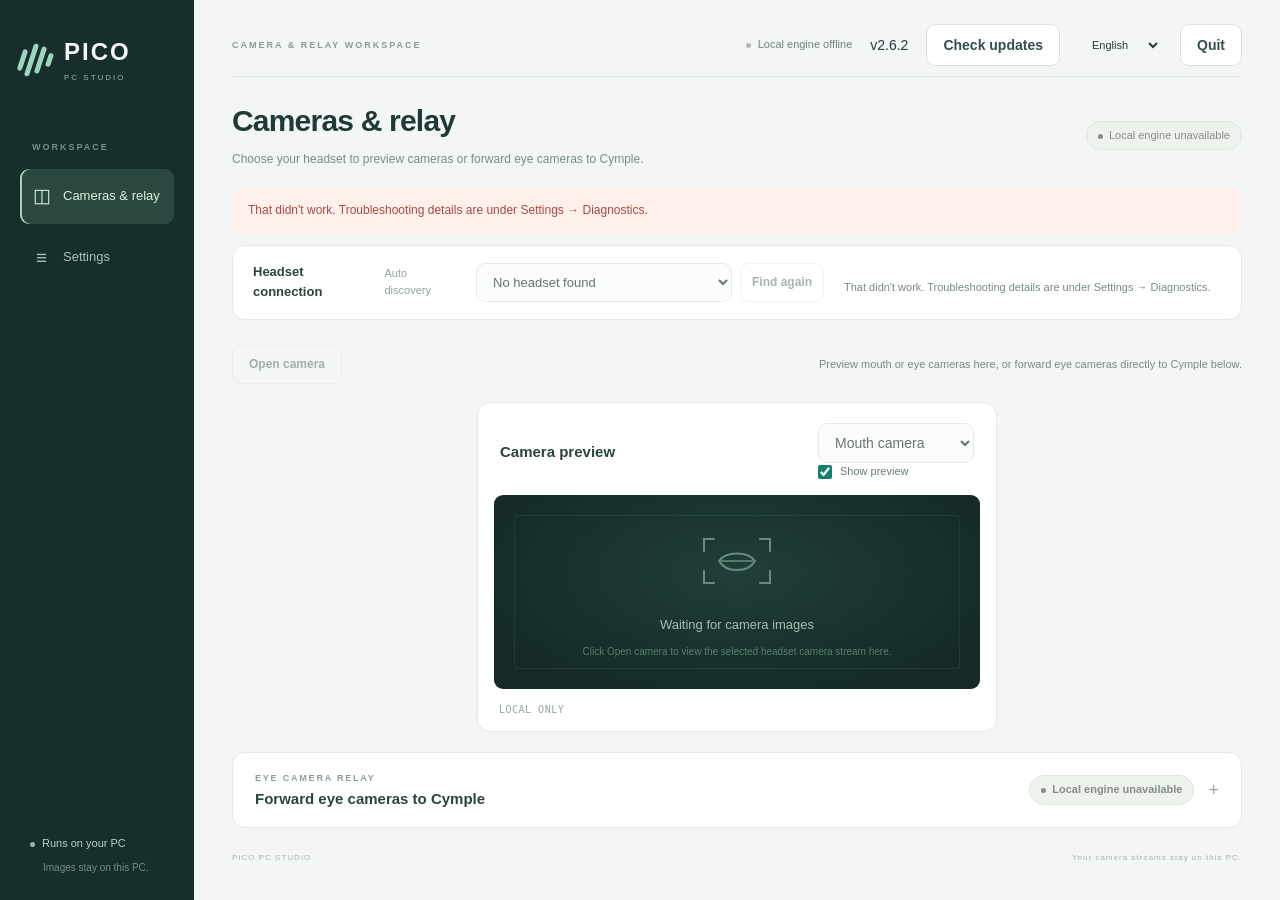
==== commit 71ff76ba: "feat(pc-studio): rewrite PC Studio in Rust with Tauri v2" ====
--- a/pc-studio/web/index.html
+++ b/pc-studio/web/index.html
@@ -2,8 +2,8 @@
 <html lang="en">
 <head>
   <meta charset="utf-8"><meta name="viewport" content="width=device-width,initial-scale=1">
-  <title>PicoET PC Studio</title><link rel="icon" type="image/png" sizes="256x256" href="/static/icon.png?v=2"><link rel="icon" type="image/x-icon" href="/favicon.ico?v=2"><link rel="apple-touch-icon" href="/static/icon.png?v=2">
-  <link rel="stylesheet" href="/static/styles.css?v=2"><script type="module" src="/static/app.mjs?v=2"></script>
+  <title>PicoET PC Studio</title><link rel="icon" type="image/png" sizes="256x256" href="./icon.png"><link rel="icon" type="image/x-icon" href="./favicon.ico"><link rel="apple-touch-icon" href="./icon.png">
+  <link rel="stylesheet" href="./styles.css"><script type="module" src="./app.mjs"></script>
 </head>
 <body><main class="app-shell">
   <aside class="sidebar">
@@ -19,7 +19,7 @@
     <header class="topbar">
       <span id="workspace-caption">CAMERA &amp; RELAY WORKSPACE</span>
       <div class="topbar-right">
-        <span class="local-badge" id="service-state">Local service</span>
+        <span class="local-badge" id="service-state">Local engine</span>
         <span class="version-pill" id="version-badge">v2.6.2</span>
         <button id="check-update" class="topbar-btn" type="button">Check updates</button>
         <select id="language" aria-label="Language"><option value="en">English</option><option value="zh-CN">简体中文</option></select>
--- a/pc-studio/web/styles.css
+++ b/pc-studio/web/styles.css
@@ -0,0 +1,496 @@
+:root {
+  font: 14px/1.6 "Segoe UI", "Microsoft YaHei", sans-serif;
+  color: #263a3c;
+  background: #f4f6f5;
+  --accent: #167d72;
+  --muted: #79888a;
+  --line: #e4eae7;
+}
+* { box-sizing: border-box; }
+[hidden] { display: none !important; }
+body { margin: 0; }
+button, input, select, textarea { font: inherit; }
+button, select, summary { cursor: pointer; }
+button, input, select, textarea { border: 1px solid #dbe3df; border-radius: 9px; }
+button { padding: 9px 16px; background: #fff; color: #354d4c; font-weight: 600; transition: background .15s, border-color .15s; }
+button:hover:not(:disabled) { background: #eff7f3; border-color: #9cbbb2; }
+button:disabled { opacity: .42; cursor: default; }
+:focus-visible { outline: 3px solid #95d9c6; outline-offset: 3px; }
+input, select, textarea { width: 100%; padding: 10px 12px; background: #fafcfb; color: #263a3c; min-width: 0; }
+input, textarea { display: block; margin-top: 6px; }
+label { display: block; margin-bottom: 16px; font-size: 12px; color: #687c78; }
+textarea { resize: vertical; }
+h1, h2, p { margin-top: 0; }
+h1 { font-size: 30px; letter-spacing: -.8px; line-height: 1.3; margin-bottom: 10px; color: #203a38; }
+h2 { font-size: 15px; font-weight: 650; margin: 0; color: #2b4440; }
+.hint { font-size: 12px; line-height: 1.7; color: var(--muted); overflow-wrap: anywhere; }
+.app-shell { display: grid; grid-template-columns: 194px minmax(0, 1fr); min-height: 100vh; max-width: 1800px; margin: auto; }
+.sidebar { position: sticky; top: 0; height: 100vh; background: #172e2c; color: #c2d3cb; padding: 38px 20px 24px; display: flex; flex-direction: column; }
+.brand { color: #f3f8f4; display: flex; align-items: center; gap: 12px; text-decoration: none; font-size: 24px; font-weight: 700; letter-spacing: 2px; line-height: 1.15; margin-bottom: 58px; }
+.brand-sub { display: block; font-size: 8px; letter-spacing: 2px; font-weight: 500; margin-top: 7px; color: #94b8ab; }
+.brand-mark { height: 34px; width: 32px; display: flex; gap: 4px; align-items: center; }
+.brand-mark i { width: 5px; height: 22px; border-radius: 5px; background: #9dd5bc; transform: rotate(18deg); }
+.brand-mark i:nth-child(2) { height: 34px; }.brand-mark i:nth-child(3) { height: 28px; }.brand-mark i:nth-child(4) { height: 14px; }
+.nav-caption { font-size: 9px; font-weight: 600; letter-spacing: 2px; color: #73908a; margin: 0 12px 15px; }
+.sidebar nav { display: grid; gap: 7px; }
+.nav-link { display: flex; gap: 12px; align-items: center; padding: 12px; border-radius: 9px; color: #a9beb5; text-decoration: none; font-size: 12px; }
+.nav-link > span:first-child { font-size: 19px; width: 19px; text-align: center; font-family: "Segoe UI Symbol", sans-serif; }
+.nav-link:hover { background: #203b37; color: white; }
+.nav-link.active { background: #2b4840; color: #def0df; box-shadow: inset 2px 0 #a8d6b1; }
+.sidebar-note { margin-top: auto; padding: 25px 10px 0; color: #bad0c2; font-size: 11px; }
+.sidebar-note p { margin: 7px 0 0 13px; font-size: 10px; color: #718f84; }
+.local-dot { display: inline-block; height: 5px; width: 5px; border-radius: 100%; background: #91b9a0; margin-right: 7px; vertical-align: middle; }
+.workspace { padding: 0 38px; max-width: 1440px; width: 100%; margin: auto; min-width: 0; }
+.topbar { display: flex; justify-content: space-between; align-items: center; height: 80px; border-bottom: 1px solid var(--line); gap: 14px; }
+.topbar > span { font-size: 9px; color: #8a9a94; letter-spacing: 2px; font-weight: 650; }
+.topbar-right { display: flex; align-items: center; gap: 18px; }
+#language { width: auto; padding: 5px 9px; background: transparent; font-size: 11px; border-color: transparent; }
+.local-badge { color: #6d8579; font-size: 10px; }
+.local-badge::before { content: ""; display: inline-block; width: 5px; height: 5px; border-radius: 100%; background: #77a28c; margin-right: 7px; }
+.local-badge[data-online="false"]::before { background: #b4b9b5; }
+.page-heading { display: flex; justify-content: space-between; align-items: center; gap: 16px; margin: 32px 0 28px; }
+.eyebrow { display: block; font-size: 9px; font-weight: 650; letter-spacing: 1.8px; color: #8c9e94; margin-bottom: 7px; }
+#page-intro { font-size: 12px; color: #7c8b84; margin: 0; }
+.status-pill { font-size: 10px; padding: 5px 11px; border: 1px solid #dee6df; border-radius: 20px; white-space: nowrap; color: #829083; background: #edf2ec; }
+.status-pill::before { content: ""; display: inline-block; width: 5px; height: 5px; border-radius: 100%; background: currentColor; margin-right: 6px; }
+.status-pill[data-state="running"], .status-pill[data-state="recordingOnly"] { background: #dcefe4; color: #26795d; }
+.setup-grid { display: grid; grid-template-columns: 1fr 1fr; gap: 18px; }
+.setup-card, .panel { background: #fff; border: 1px solid var(--line); border-radius: 13px; box-shadow: 0 3px 10px #253e3103; min-width: 0; }
+.setup-card { padding: 20px; }
+.card-kicker { display: flex; align-items: center; gap: 9px; margin-bottom: 18px; }
+.step-number { width: 23px; height: 23px; border-radius: 7px; background: #edf2ec; color: #78967e; display: grid; place-items: center; font-size: 10px; font-weight: 600; }
+.card-kicker h2 { font-size: 13px; }
+.small-badge, .file-badge { margin-left: auto; font-size: 9px; color: #94a19c; }
+.file-badge { font-family: Consolas, monospace; padding: 2px 6px; border: 1px solid #e8eee9; border-radius: 4px; letter-spacing: 1px; }
+.setup-card label { margin-bottom: 7px; font-size: 10px; color: #82918a; }
+.input-action { display: flex; gap: 8px; }
+.input-action select { flex: 1; width: 0; font-size: 12px; }
+.input-action button { font-size: 11px; padding: 7px 11px; }
+.setup-card .hint { margin: 12px 0 0; font-size: 10px; min-height: 34px; }
+.model-choice { min-height: 65px; display: flex; align-items: center; gap: 8px; }
+.model-file { display: flex; align-items: center; gap: 10px; min-width: 0; flex: 1; }
+.file-icon { color: #7fa78e; font-size: 30px; line-height: 1; }
+.model-file > div { min-width: 0; }
+.model-file strong { display: block; font-size: 12px; font-weight: 600; overflow: hidden; text-overflow: ellipsis; white-space: nowrap; }
+#model-location { display: block; font-size: 10px; color: #98a69d; overflow: hidden; text-overflow: ellipsis; white-space: nowrap; max-width: 250px; }
+#model-browse { font-size: 11px; padding: 8px 12px; background: #f4f7f3; }
+.run-toolbar { display: flex; align-items: center; justify-content: space-between; gap: 12px; margin: 18px 0 26px; }
+.actions { display: flex; align-items: center; gap: 9px; flex-wrap: wrap; }
+.actions button { font-size: 11px; }
+#start, #record-start, #train-start { background: var(--accent); color: white; border-color: var(--accent); }
+#start:hover:not(:disabled), #record-start:hover:not(:disabled), #train-start:hover:not(:disabled) { background: #116358; }
+#start::before { content: "▶"; font-size: 9px; margin-right: 8px; }
+#capture { background: transparent; }
+#stop { border-color: transparent; background: transparent; color: #8e9992; }
+#run-help { font-size: 10px; margin: 0; }
+.viewer { display: grid; grid-template-columns: minmax(0, 1.1fr) minmax(0, 1fr); gap: 20px; align-items: stretch; }
+.panel-heading { padding: 20px 22px 14px; display: flex; justify-content: space-between; align-items: center; gap: 10px; }
+.panel-heading .eyebrow { font-size: 8px; }
+.check { display: flex; gap: 8px; align-items: center; margin: 12px 0; }
+.check input { width: 14px; height: 14px; margin: 0; accent-color: var(--accent); flex-shrink: 0; }
+.preview-switch { font-size: 9px; margin: 0; white-space: nowrap; }
+.preview { position: relative; display: grid; place-items: center; aspect-ratio: 1.13; margin: 0 16px; border-radius: 9px; overflow: hidden; background: radial-gradient(ellipse at 50% 40%, #203e3a, #152a27 80%); }
+.preview::before { content: ""; position: absolute; inset: 20px; border: 1px solid #6c938023; border-radius: 3px; pointer-events: none; }
+.preview img { position: absolute; width: 100%; height: 100%; object-fit: contain; }
+#empty-camera { display: flex; flex-direction: column; align-items: center; color: #6b9283; text-align: center; padding: 25px; }
+.camera-glyph { margin-bottom: 18px; color: #658f7b; }
+#placeholder { font-size: 13px; font-weight: 500; color: #a7bcb0; }
+#camera-empty-help { font-size: 10px; color: #597b6b; margin-top: 8px; }
+.camera-footer { display: flex; justify-content: space-between; padding: 13px 21px; font-family: Consolas, monospace; font-size: 8px; letter-spacing: .5px; color: #98a79f; gap: 10px; }
+.footer-divider { margin: 0 6px; color: #c7d0c9; }
+.signal-icon { color: #89af98; font-size: 20px; letter-spacing: 2px; }
+.output-panel { padding-bottom: 16px; }
+#support-info { margin: -3px 22px 12px; font-size: 10px; }
+.outputs { padding: 0 22px; display: grid; gap: 0; }
+.outputs label, .channel-table label { display: grid; grid-template-columns: 1fr auto; align-items: center; gap: 4px 12px; font-size: 10px; margin: 0; padding: 6px 0; color: #6d8278; }
+.outputs label > span { font-family: Consolas, "Microsoft YaHei", monospace; font-size: 10px; }
+output { color: #99aaa0; font-family: Consolas, monospace; font-size: 10px; font-variant-numeric: tabular-nums; }
+progress { display: block; width: 100%; height: 4px; grid-column: 1/-1; accent-color: #81af91; border: 0; border-radius: 4px; background: #f0f4ef; overflow: hidden; }
+progress::-webkit-progress-bar { background: #f0f4ef; border-radius: 4px; }
+progress::-webkit-progress-value { background: #8db79c; border-radius: 4px; }
+.outputs label { border-bottom: 1px solid #f1f4f0; }
+#output-note { margin: 15px 22px 0; font-size: 9px; }
+.disclosure-panel { padding: 18px 22px; }
+details > summary { color: #526a60; font-size: 12px; font-weight: 600; list-style: none; display: flex; align-items: center; gap: 10px; }
+details > summary::-webkit-details-marker { display: none; }
+details > summary::after { content: "+"; margin-left: auto; color: #9aac9f; font-size: 18px; font-weight: 400; }
+details[open] > summary::after { content: "−"; }
+details[open] > summary { margin-bottom: 20px; }
+#all-channels { margin-top: 15px; }
+.channel-table { display: grid; grid-template-columns: 1fr 1fr; gap: 4px 32px; }
+.channel-table label { overflow-wrap: anywhere; }
+.section-divider { display: flex; align-items: center; gap: 16px; margin: 28px 0 16px; font-size: 8px; letter-spacing: 2px; color: #a0aea2; }
+.divider-line { height: 1px; flex: 1; background: var(--line); }
+.utility-grid { display: grid; grid-template-columns: 1fr 1fr; gap: 14px; align-items: start; }
+.utility-grid > details[open] { grid-column: 1/-1; }
+.fields, #train-inputs { display: grid; grid-template-columns: 1fr 1fr; gap: 0 20px; }
+dl { display: grid; grid-template-columns: minmax(130px, 1fr) minmax(0, 2fr); gap: 12px 20px; font-size: 11px; }
+dt { color: var(--muted); }dd { margin: 0; overflow-wrap: anywhere; font-family: Consolas, monospace; }
+#error, #record-error, #train-error { color: #a54b45; border-radius: 8px; padding: 12px 16px; background: #fff0ec; overflow-wrap: anywhere; font-size: 12px; }
+#guide { background: #edf5ef; padding: 20px; border-radius: 9px; margin: 18px 0; }
+#guide-step { font-size: 19px; margin-bottom: 10px; }#guide-progress { width: 100%; margin: 15px 0; height: 6px; }
+.pose-reference { background: #f5f8f4; border: 1px solid #e3ebe1; padding: 22px; border-radius: 10px; margin: 18px 0 24px; }
+.reference-heading { display: flex; align-items: center; justify-content: space-between; gap: 12px; }
+#reference-mode { font-size: 10px; }
+.reference-browser { display: flex; align-items: end; gap: 10px; margin: 22px 0; }
+.reference-browser label { flex: 1; min-width: 0; margin: 0; }.reference-browser select { margin-top: 7px; }
+.reference-browser button { white-space: nowrap; font-size: 11px; padding: 10px 12px; }
+.reference-pose { font-size: 19px; font-weight: 600; color: #355a46; margin-bottom: 8px; }
+#reference-instruction { font-size: 12px; color: #8c9b8f; }
+.reference-views { display: grid; grid-template-columns: minmax(70px, .4fr) 1fr minmax(0, .65fr); align-items: start; gap: 15px; }
+.reference-views figure { margin: 0; min-width: 0; }.reference-views img { width: 100%; height: auto; display: block; border-radius: 8px; background: #d9e1dd; }
+.reference-views figcaption { font-size: 10px; color: #80957f; margin-top: 8px; }.reference-neutral { opacity: .8; }
+.pose-reference details, #review { border-top: 1px solid var(--line); padding-top: 16px; margin-top: 20px; }
+.pose-reference details summary { font-size: 10px; }.pose-reference a { color: var(--accent); font-size: 11px; }
+.review-grid { display: grid; grid-template-columns: repeat(4, minmax(0,1fr)); gap: 12px; margin: 18px 0; }
+.review-grid img { width: 100%; cursor: pointer; border-radius: 8px; }.review-grid input { width: auto; }
+.review-grid label { overflow-wrap: anywhere; font-size: 10px; margin: 0; }.review-image { max-width: 100%; height: auto; margin: 20px auto; display: block; border-radius: 10px; }
+.page-footer { display: flex; justify-content: space-between; gap: 12px; margin: 32px 0 22px; color: #aab5aa; font-size: 8px; letter-spacing: 1px; }
+@media (min-width:1500px) { .workspace { padding-left: 58px; padding-right: 58px; }.preview { aspect-ratio: 1.3; }.outputs label { padding: 9px 0; } }
+@media (max-width:1050px) { .app-shell { grid-template-columns: 160px minmax(0,1fr); }.sidebar { padding: 30px 12px; }.brand { font-size: 20px; gap: 8px; }.workspace { padding: 0 24px; }.setup-card { padding: 16px; }.setup-grid { gap: 12px; }h1 { font-size: 26px; }#run-help { display: none; }.model-choice { flex-wrap: wrap; }.model-file { flex-basis: 100%; }.panel-heading { padding: 18px 16px 14px; }.preview-switch span { display: none; }.outputs { padding: 0 16px; }.preview { aspect-ratio: 1; margin: 0 12px; }.camera-footer { padding: 12px; } }
+@media (max-width:760px) { .app-shell { grid-template-columns: 1fr; }.sidebar { position: static; width: 100%; height: auto; padding: 16px 20px; display: flex; flex-direction: row; align-items: center; gap: 16px; }.brand { margin: 0; font-size: 18px; }.brand-sub, .nav-caption, .sidebar-note { display: none; }.brand-mark { transform: scale(.75); width: 25px; }.sidebar nav { display: flex; margin-left: auto; gap: 2px; }.nav-link { padding: 8px; font-size: 10px; }.nav-link > span:first-child { display: none; }.workspace { padding: 0 22px; }.topbar { height: 60px; }.page-heading { margin: 24px 0; }.viewer { gap: 14px; }.camera-footer { font-size: 7px; }.camera-footer > span:last-child { display: none; }.reference-views { grid-template-columns: 80px 1fr; }.reference-profile { grid-column: 2; max-width: 260px; } }
+@media (max-width:540px) { .workspace { padding: 0 16px; }.sidebar { padding: 12px 16px; }.nav-link { font-size: 9px; padding: 7px; }.topbar > span { display: none; }.topbar { justify-content: flex-end; height: 52px; }.page-heading { align-items: start; }.page-heading h1 { font-size: 23px; }.status-pill { margin-top: 25px; font-size: 9px; }.setup-grid, .viewer, .utility-grid { grid-template-columns: 1fr; }.model-choice { flex-wrap: nowrap; }.model-file { flex-basis: auto; }.setup-card .hint { min-height: 0; }.preview { aspect-ratio: 1.1; }.preview-switch span { display: inline; }.output-panel .outputs { grid-template-columns: 1fr 1fr; gap: 0 16px; }.output-panel .outputs label { padding: 11px 0; }.fields, #train-inputs, .channel-table { grid-template-columns: 1fr; }.reference-browser { flex-wrap: wrap; }.reference-browser label { flex-basis: 100%; order: -1; }.pose-reference { padding: 15px; }.reference-heading { flex-wrap: wrap; }.reference-views { grid-template-columns: 55px 1fr; gap: 10px; }.reference-pose { font-size: 16px; }dl { grid-template-columns: 1fr; gap: 4px; }dd { margin-bottom: 10px; } }
+.nav-link { font-size: 13px; }
+.setup-card .hint, #model-location { font-size: 11px; }
+.setup-card label, .small-badge, .local-badge, .status-pill { font-size: 11px; }
+.input-action select, .model-file strong { font-size: 13px; }
+.input-action button, #model-browse, .actions button { font-size: 12px; }
+.outputs label > span, output { font-size: 11px; }
+.preview-switch, #support-info, #run-help, #output-note { font-size: 11px; }
+.camera-footer { font-size: 10px; }
+@media (max-width:540px) { .nav-link { font-size: 10px; }.camera-footer { font-size: 9px; } }
+@media (prefers-reduced-motion:reduce) { * { transition: none !important; } }
+.task-page { min-width: 0; }
+.task-page > section { scroll-margin-top: 24px; }
+#page-tracking > .camera-slot { max-width: 600px; margin: 0 auto; }
+#page-tracking .preview { aspect-ratio: 1.6; }
+.task-tip { text-align: center; margin: 20px 0 0; color: #85958a; font-size: 12px; }
+.task-tip a, .training-steps a { color: var(--accent); text-underline-offset: 4px; }
+.setup-grid.capture-setup { grid-template-columns: minmax(0,1fr); margin-bottom: 25px; }
+.capture-setup .setup-card { display: grid; grid-template-columns: minmax(100px,.7fr) minmax(180px,1.2fr) minmax(120px,1.3fr); align-items: center; gap: 10px 20px; }
+.capture-setup .card-kicker { margin: 0; }.capture-setup #headset-select-label { display: none; }.capture-setup .hint { margin: 0; min-height: 0; }
+.capture-toolbar { display: flex; align-items: center; justify-content: space-between; gap: 18px; margin-bottom: 20px; }
+.capture-toolbar h2 { margin-bottom: 6px; }.capture-toolbar p { margin: 0; }.capture-toolbar .actions { flex-shrink: 0; }
+.capture-workspace { display: grid; grid-template-columns: 1fr 1fr; gap: 22px; align-items: start; }
+.capture-workspace .pose-reference { margin: 0; }
+.capture-step-progress { position: sticky; top: 0; z-index: 3; background: #f5f8f4; padding: 10px 0 14px; border-bottom: 1px solid var(--line); margin-bottom: 16px; }
+.capture-progress-line { display: flex; align-items: baseline; flex-wrap: wrap; gap: 8px 12px; }
+#capture-progress-count { font-size: 24px; color: #167d72; font-variant-numeric: tabular-nums; line-height: 1.2; }
+#capture-progress-phase { margin-left: auto; font-size: 12px; color: #687c78; }
+#capture-progress { height: 8px; margin-top: 10px; }
+.capture-preset-choice { margin: 0 0 8px; }.capture-preset-choice select { margin-top: 6px; }
+#capture-preset-description { margin: 6px 0; }
+#capture-plan-order { margin: 10px 0 18px; padding: 10px 0; border-bottom: 1px solid var(--line); }
+#capture-action-list { max-height: 240px; overflow-y: auto; padding-left: 26px; font-size: 12px; color: #526a60; margin-bottom: 0; }
+#capture-action-list li { padding: 4px; }#capture-action-list li[aria-current="step"] { color: #116358; font-weight: 700; background: #e4f1e7; border-radius: 4px; }
+.capture-workspace .reference-heading { display: block; }
+.capture-workspace #reference-mode { display: block; margin-top: 6px; }
+.capture-workspace .reference-pose { font-size: 15px; margin: 18px 0 8px; }
+.capture-workspace .reference-views { grid-template-columns: 54px minmax(0,1fr); }
+.capture-workspace .reference-profile { grid-column: 2; width: 55%; }
+.reference-actions { display: flex; flex-wrap: wrap; justify-content: space-between; gap: 8px; margin: 15px 0; }
+.reference-actions button { font-size: 11px; padding: 7px 10px; }
+#reference-picker { margin: 15px 0; padding: 14px 0; border-bottom: 1px solid var(--line); }
+#reference-picker select { margin-top: 8px; }
+#reference-picker label { margin: 0; }
+.record-controls { padding: 22px; margin-top: 22px; }
+.record-controls .check:first-child { margin-top: 0; }
+#record-next { margin: 14px 0 0; }
+#record-state { color: #839789; font-size: 11px; }
+#record-options { margin: 10px 0; }
+#review { margin-top: 15px; border: 1px solid var(--line); }
+.preferences-main { padding: 22px; margin-bottom: 16px; }
+.preferences-main .check { font-size: 14px; color: #335447; margin-top: 0; }
+.preferences-main p { margin: 10px 0 0; max-width: 620px; }
+.settings-card { padding: 20px 22px; margin-bottom: 15px; }
+.settings-card-head { display: flex; align-items: baseline; justify-content: space-between; gap: 8px 16px; flex-wrap: wrap; margin-bottom: 14px; }
+.settings-card-head h2 { font-size: 15px; color: #1c3532; margin: 0; }
+.settings-card-head .hint { margin: 0; font-size: 12px; }
+.settings-card .fields label { margin-top: 10px; }
+.filter-toggle { font-size: 13px; color: #335447; margin: 0 0 6px; }
+.field-hint { display: block; font-size: 11px; color: #83968c; margin-top: 4px; font-weight: 400; line-height: 1.4; }
+.settings-group-help { margin: 0 0 12px; font-size: 12px; }
+#page-preferences > details { margin-top: 15px; }
+.settings-save { margin: 20px 0 28px; font-size: 12px; color: #819188; }
+.settings-save button { background: var(--accent); color: white; border-color: var(--accent); }
+.technical-error { font-size: 11px; color: #8d6e68; white-space: pre-wrap; overflow-wrap: anywhere; }
+.training-intro { padding: 36px; text-align: center; max-width: 700px; margin: 0 auto; }
+.training-mark { color: #80a78d; font-size: 36px; display: block; margin-bottom: 12px; }
+.training-intro h2 { font-size: 21px; margin-bottom: 12px; }.training-intro p { max-width: 460px; margin: 0 auto 22px; }
+.button-link { display: inline-block; background: var(--accent); border-radius: 8px; color: white; padding: 9px 20px; font-size: 12px; text-decoration: none; }
+.training-steps { display: grid; grid-template-columns: repeat(3,minmax(0,1fr)); gap: 25px; max-width: 760px; margin: 30px auto; padding: 0; counter-reset: step; list-style: none; }
+.training-steps li { padding: 0 12px; counter-increment: step; position: relative; }
+.training-steps li::before { content: "0" counter(step); display: block; font-size: 11px; color: #9bb2a0; margin-bottom: 10px; }
+.training-steps strong { display: block; font-size: 13px; color: #436951; margin-bottom: 7px; }
+.training-steps span, .training-steps a { display: block; font-size: 12px; color: #87998b; }.training-steps a { color: var(--accent); margin-top: 9px; }
+#training-tools { margin-top: 26px; }
+.training-status { display: flex; align-items: center; flex-wrap: wrap; gap: 14px; padding: 20px 0; color: #708d78; }
+@media(max-width:1000px) { .capture-workspace { grid-template-columns: 1fr; }.capture-workspace .camera-slot { max-width: 520px; width: 100%; margin: auto; }.capture-workspace .pose-reference { margin-top: 0; }.capture-workspace .reference-views { grid-template-columns: 70px 1fr minmax(0,.6fr); }.capture-workspace .reference-profile { grid-column: auto; width: 100%; }.capture-setup .setup-card { grid-template-columns: 1fr 1.5fr; }.capture-setup .hint { grid-column: 1/-1; } }
+@media(max-width:540px) { .capture-setup .setup-card { display: block; }.capture-setup .card-kicker { margin-bottom: 12px; }.capture-setup .hint { margin-top: 10px; }.capture-toolbar { flex-direction: column; align-items: start; }.training-steps { grid-template-columns: 1fr; gap: 18px; }.training-steps li { padding-left: 38px; }.training-steps li::before { position: absolute; left: 0; top: 2px; }.training-intro { padding: 25px 20px; }.capture-workspace .reference-views { grid-template-columns: 55px 1fr; }.capture-workspace .reference-profile { grid-column: 2; width: 55%; }.capture-workspace .reference-pose { font-size: 14px; } }
+.topbar { height: 64px; }
+.page-heading { margin: 24px 0 20px; }
+.setup-card { padding: 16px 20px; }.card-kicker { margin-bottom: 12px; }
+.model-choice { min-height: 48px; }.setup-card .hint { min-height: 0; margin-top: 10px; }
+.run-toolbar { margin: 16px 0 18px; }
+#page-tracking > .camera-slot { max-width: 520px; }
+#page-tracking #camera-panel:not([data-live="true"]) .preview { aspect-ratio: 2.5; }
+.task-tip { margin-top: 14px; }
+.page-footer { margin-top: 24px; }
+@media(max-width:540px) { #page-tracking #camera-panel:not([data-live="true"]) .preview { aspect-ratio: 1.7; }.setup-card { padding: 16px; }.topbar { height: 52px; } }
+
+/* The same Capture page keeps its demonstration and controls together while guiding. */
+html[data-guiding="true"] .sidebar,
+html[data-guiding="true"] .topbar,
+html[data-guiding="true"] .page-heading,
+html[data-guiding="true"] .capture-toolbar,
+html[data-guiding="true"] .capture-preset-choice,
+html[data-guiding="true"] #capture-preset-description,
+html[data-guiding="true"] #capture-plan-order,
+html[data-guiding="true"] .reference-heading,
+html[data-guiding="true"] .reference-actions,
+html[data-guiding="true"] #reference-picker,
+html[data-guiding="true"] #reference-directions,
+html[data-guiding="true"] #reference-details,
+html[data-guiding="true"] #record-options,
+html[data-guiding="true"] #review,
+html[data-guiding="true"] .page-footer { display:none; }
+html[data-guiding="true"] .app-shell { display:block; }
+html[data-guiding="true"] .workspace { padding:12px 24px; }
+html[data-guiding="true"] .capture-workspace { display:grid; grid-template-columns:minmax(0, 2fr) minmax(0, 1fr); align-items:start; }
+html[data-guiding="true"] .camera-slot { grid-column:2; grid-row:1; }
+html[data-guiding="true"] .pose-reference { grid-column:1; grid-row:1; }
+html[data-guiding="true"] .preview { aspect-ratio:1; max-height:35vh; }
+.capture-step-nav { display:flex; align-items:end; gap:8px; flex-wrap:wrap; }
+.capture-step-nav label { min-width:0; flex:1 1 150px; }
+.capture-step-nav select { width:100%; }
+@media(max-width:540px) {
+  html[data-guiding="true"] .workspace { padding:8px; }
+  html[data-guiding="true"] .capture-workspace { gap:8px; }
+  html[data-guiding="true"] .reference-views { display:block; }
+  html[data-guiding="true"] .reference-neutral, html[data-guiding="true"] .reference-profile { display:none; }
+  html[data-guiding="true"] .camera-panel .panel-heading { padding:8px; }
+  html[data-guiding="true"] .camera-panel .preview { margin:0 6px; }
+}
+html[data-guiding="true"] .pose-reference { padding:12px 18px; }
+html[data-guiding="true"] .capture-step-progress { padding:0 0 8px; margin-bottom:8px; }
+html[data-guiding="true"] .reference-pose { margin:8px 0 4px; font-size:20px; }
+html[data-guiding="true"] #reference-instruction { margin:4px 0 8px; }
+html[data-guiding="true"] .reference-views { grid-template-columns:.3fr 1fr .65fr; gap:12px; }
+html[data-guiding="true"] .reference-profile { grid-column:auto; width:100%; }
+html[data-guiding="true"] .reference-views img { height:clamp(140px,35vh,300px); object-fit:contain; }
+html[data-guiding="true"] .record-controls { position:sticky; bottom:0; z-index:4; padding:10px 18px; margin-top:10px; background:#f5f8f4; }
+html[data-guiding="true"] .record-controls > .check,
+html[data-guiding="true"] #voice-info,
+html[data-guiding="true"] #record-next,
+html[data-guiding="true"] #record-path,
+html[data-guiding="true"] #guide-progress,
+html[data-guiding="true"] #guide-step { display:none; }
+#guide-countdown { font-size:28px; font-weight:700; color:var(--accent); font-variant-numeric:tabular-nums; }
+html[data-guiding="true"] #guide { display:flex; align-items:center; justify-content:space-between; flex-wrap:wrap; gap:8px 16px; padding:8px 12px; margin:8px 0 0; }
+html[data-guiding="true"] #guide-hint { font-size:12px; flex:1; margin:0; }
+.cymple-relay-panel { padding:18px 22px; margin-top:20px; }
+.cymple-relay-head { gap:12px; }
+.cymple-relay-heading { display:block; min-width:0; }
+.cymple-relay-heading .eyebrow { margin-bottom:3px; }
+.cymple-relay-title { display:block; font-size:15px; font-weight:650; color:#2b4440; line-height:1.35; }
+#cymple-relay > summary::after { margin-left:2px; flex-shrink:0; }
+#cymple-relay-status { margin-left:auto; flex-shrink:0; }
+#cymple-relay[open] > summary { margin-bottom:12px; }
+.cymple-relay-panel .hint { margin:0 0 14px; }
+.cymple-relay-panel .actions { margin-bottom:14px; }
+.cymple-relay-panel #cymple-relay-endpoint { margin:0; }
+#cymple-relay-start { background:var(--accent); color:white; border-color:var(--accent); }
+#cymple-relay-start:hover:not(:disabled) { background:#116358; }
+.cymple-eye-grid, .cymple-orient-grid { display:grid; grid-template-columns:1fr 1fr; gap:12px; }
+.cymple-eye-card, .cymple-orient-group { background:#fafcfb; border:1px solid var(--line); border-radius:9px; padding:12px 14px; min-width:0; }
+.cymple-eye-card .card-kicker { margin-bottom:6px; }
+.cymple-eye-card strong, .cymple-orient-group strong { font-size:12px; color:#2b4440; }
+.cymple-orient-group strong { display:block; margin-bottom:10px; }
+.cymple-eye-card output { display:block; font-size:11px; color:#354d4c; }
+#cymple-relay-error { color:#a54b45; border-radius:8px; padding:12px 16px; background:#fff0ec; overflow-wrap:anywhere; font-size:12px; margin:12px 0 0; }
+#cymple-relay-options { padding:14px 0 0; margin-top:14px; border-top:1px solid var(--line); }
+#cymple-relay-options .cymple-orient-grid { margin-top:4px; }
+#cymple-relay-options .check { margin:8px 0 0; }
+@media (max-width:540px) { .cymple-eye-grid, .cymple-orient-grid { grid-template-columns:1fr; } }
+.mouth-routing { margin-top:16px; padding-top:16px; border-top:1px solid var(--line); }
+.routing-head { display:flex; align-items:flex-start; justify-content:space-between; gap:12px; margin-bottom:12px; flex-wrap:wrap; }
+.routing-title { display:block; font-size:13px; color:#2b4440; }
+.routing-head .hint { margin-top:4px; }
+#routing-preset-badge { flex-shrink:0; }
+#routing-preset-badge[data-preset="curated"] { background:#dcefe4; color:#1f6f57; border-color:#b6decb; }
+#routing-preset-badge[data-preset="hybrid"] { background:#e8f2f5; color:#2b5f73; border-color:#c6dfe7; }
+#routing-preset-badge[data-preset="model_only"] { background:#edf2ef; color:#456159; }
+#routing-preset-badge[data-preset="custom"] { background:#fef3dc; color:#8a5a10; border-color:#eed399; }
+.preset-cards { display:grid; grid-template-columns:repeat(3, minmax(0, 1fr)); gap:10px; margin-bottom:10px; }
+.preset-card { display:flex; flex-direction:column; align-items:flex-start; text-align:left; gap:5px; padding:12px 14px; background:#fafcfb; border:1px solid var(--line); border-radius:10px; font-weight:400; }
+.preset-card strong { font-size:12px; font-weight:650; color:#203a38; }
+.preset-card span { font-size:11px; line-height:1.5; color:var(--muted); }
+.preset-card.active { background:#edf7f2; border-color:var(--accent); box-shadow:0 0 0 1px var(--accent); }
+.preset-card.active strong { color:#116358; }
+#hybrid-channels-panel { margin-top:12px; padding:14px 16px; border:1px solid var(--line); border-radius:10px; background:#fafcfb; }
+#hybrid-channels-panel > summary { gap:10px; }
+#hybrid-channels-panel[open] > summary { margin-bottom:10px; }
+#hybrid-channels-summary { font-size:11px; color:#526a60; }
+.routing-toolbar { display:flex; align-items:center; justify-content:space-between; gap:10px; flex-wrap:wrap; margin:12px 0 14px; }
+.routing-filters { gap:6px; }
+.filter-chip { font-size:11px; padding:5px 10px; border-radius:999px; background:#fff; color:#526a60; font-weight:600; }
+.filter-chip.active { background:var(--accent); border-color:var(--accent); color:#fff; }
+.routing-search { width:240px; max-width:100%; margin:0; padding:6px 10px; font-size:12px; background:#fff; }
+.morph-groups { display:grid; gap:12px; }
+.morph-group { background:#fff; border:1px solid var(--line); border-radius:10px; padding:12px 14px; }
+.morph-group-head { display:flex; align-items:center; justify-content:space-between; gap:10px; flex-wrap:wrap; margin-bottom:10px; }
+.morph-group-title-wrap { display:flex; align-items:baseline; gap:8px; }
+.morph-group-title-wrap strong { font-size:12px; color:#203a38; }
+.morph-group-count { font-size:11px; color:var(--muted); }
+.morph-group-actions { gap:6px; }
+.morph-group-actions button { padding:4px 9px; font-size:11px; font-weight:500; }
+.morph-grid { display:grid; grid-template-columns:repeat(auto-fill, minmax(250px, 1fr)); gap:8px 10px; }
+.morph-row { display:flex; align-items:center; justify-content:space-between; gap:8px; padding:8px 10px; background:#fafcfb; border:1px solid var(--line); border-radius:8px; min-width:0; }
+.morph-info { min-width:0; flex:1; }
+.morph-title { display:block; font-size:12px; font-weight:600; color:#203a38; line-height:1.35; overflow:hidden; text-overflow:ellipsis; white-space:nowrap; }
+.morph-meta { display:flex; align-items:center; gap:5px; flex-wrap:wrap; margin-top:3px; }
+.morph-meta code { font-family:Consolas, monospace; font-size:10px; color:#6d8278; }
+.morph-tag { font-size:10px; padding:1px 6px; border-radius:999px; font-weight:600; line-height:1.4; }
+.morph-tag[data-quality="good"] { background:#dcf1e6; color:#15654c; }
+.morph-tag[data-quality="merged"] { background:#e4f0f6; color:#275d73; }
+.morph-tag[data-quality="weak"] { background:#f5efe3; color:#7e5c26; }
+.morph-tag[data-quality="missing"] { background:#eceff0; color:#667577; }
+.source-seg { display:inline-flex; flex-shrink:0; border:1px solid #d5dfda; border-radius:7px; overflow:hidden; background:#fff; }
+.source-btn { border:0; border-radius:0; padding:5px 8px; font-size:11px; font-weight:600; background:transparent; color:#667874; white-space:nowrap; }
+.source-btn + .source-btn { border-left:1px solid #d5dfda; }
+.source-btn.active[data-choice="stock"] { background:#1f776b; color:#fff; }
+.source-btn.active[data-choice="model"] { background:#2a607a; color:#fff; }
+.source-btn.active[data-choice="off"] { background:#697678; color:#fff; }
+@media (max-width:760px) { .preset-cards { grid-template-columns:1fr; } .routing-search { width:100%; } .morph-grid { grid-template-columns:1fr; } }
+
+.run-toolbar-meta { display:flex; align-items:center; gap:14px; flex-wrap:wrap; justify-content:flex-end; }
+.subtle-link { font-size:12px; font-weight:600; color:var(--accent); text-decoration:none; white-space:nowrap; }
+.subtle-link:hover { text-decoration:underline; text-underline-offset:4px; }
+.settings-diag-tip { margin:24px 0 6px; }
+
+.diag-tabs { display:inline-flex; gap:6px; padding:5px; background:#e8eeeb; border:1px solid #dde5e0; border-radius:12px; margin-bottom:20px; flex-wrap:wrap; }
+.diag-tab { padding:8px 18px; border-radius:9px; border:0; background:transparent; color:#526a60; font-size:13px; font-weight:600; display:inline-flex; align-items:center; gap:8px; }
+.diag-tab:hover:not(:disabled) { background:#f3f7f5; color:#153531; }
+.diag-tab.active { background:#fff; color:#153531; box-shadow:0 2px 6px #172e2c14; }
+.diag-tab-badge { font-size:10px; font-weight:650; padding:2px 8px; border-radius:999px; background:#edf3f0; color:#4e6961; font-variant-numeric:tabular-nums; }
+.diag-tab-badge[data-live="true"] { background:#daf0e4; color:#14694f; }
+.diag-tab-badge[data-alert="true"] { background:#fde8e3; color:#a5433b; }
+
+.expr-hero-panel, .expr-full-panel { padding:22px 24px; margin-bottom:20px; }
+.expr-status-strip { display:flex; align-items:center; justify-content:space-between; gap:12px; flex-wrap:wrap; padding-bottom:16px; margin-bottom:18px; border-bottom:1px solid var(--line); }
+.expr-status-pills { display:flex; flex-wrap:wrap; align-items:center; gap:8px; }
+#expr-live-pill[data-state="frozen"] { background:#fef3dc; color:#8a5a10; border-color:#e4c380; }
+#expr-live-pill[data-state="connecting"] { background:#e8f2f5; color:#2b5f73; border-color:#c6dfe7; }
+.expr-stat-chip, #support-info.expr-stat-chip { margin:0; font-size:11px; font-weight:600; padding:4px 11px; border-radius:999px; background:#f3f7f5; border:1px solid #e1eae5; color:#4a635c; font-variant-numeric:tabular-nums; }
+.expr-freeze-btn { padding:7px 14px; font-size:12px; font-weight:600; border-radius:9px; background:#fff; color:#264642; border:1px solid #cfdcd6; white-space:nowrap; }
+.expr-freeze-btn[aria-pressed="true"] { background:#fef3dc; color:#8a5a10; border-color:#e4c380; }
+
+.expr-section-head { display:flex; align-items:flex-end; justify-content:space-between; gap:12px 20px; flex-wrap:wrap; margin-bottom:16px; }
+.expr-section-head .eyebrow { margin-bottom:4px; }
+.expr-section-head h2 { font-size:16px; color:#1c3532; }
+.expr-section-head #output-note { margin:0; font-size:12px; color:var(--muted); }
+
+.outputs.expr-spotlight-grid { display:grid; grid-template-columns:repeat(4, minmax(0, 1fr)); gap:12px; padding:0; }
+.outputs label.expr-spot-card { display:flex; flex-direction:column; align-items:stretch; gap:8px; padding:14px 15px; margin:0; background:#fafcfb; border:1px solid var(--line); border-radius:11px; transition:border-color .15s, background .15s, box-shadow .15s; cursor:default; }
+.outputs label.expr-spot-card[data-active="true"] { background:#f1faf5; border-color:#9ad2b9; box-shadow:0 2px 8px #167d720d; }
+.expr-pin-toolbar { display:flex; align-items:center; gap:10px 14px; flex-wrap:wrap; margin-left:auto; }
+.expr-pin-actions { gap:6px; }
+.expr-pins-empty { margin:4px 0 0; padding:14px 16px; border:1px dashed #d3dfd9; border-radius:10px; background:#fafcfb; text-align:center; font-size:12px; color:var(--muted); }
+.expr-spot-head { display:flex; align-items:center; justify-content:space-between; gap:6px; min-width:0; }
+.expr-spot-head-right { display:flex; align-items:center; gap:5px; flex-shrink:0; }
+.expr-pin-btn { display:inline-flex; align-items:center; justify-content:center; width:24px; height:24px; padding:0; border-radius:7px; border:1px solid transparent; background:transparent; color:#8ba098; font-size:12px; line-height:1; cursor:pointer; flex-shrink:0; filter:grayscale(1) opacity(.55); transition:background .12s, color .12s, border-color .12s, filter .12s; }
+.expr-pin-btn:hover:not(:disabled) { background:#eaf3ee; color:#18675b; border-color:#cde0d7; filter:grayscale(0) opacity(.95); }
+.expr-pin-btn[aria-pressed="true"] { background:#e2f2eb; color:#136b5c; border-color:#b2d9c9; filter:none; }
+.expr-pin-btn[aria-pressed="true"]:hover:not(:disabled) { background:#fdebe7; color:#a4483f; border-color:#ebbdb5; }
+.expr-spot-name { font-size:13px; font-weight:650; color:#1e3835; overflow:hidden; text-overflow:ellipsis; white-space:nowrap; }
+.expr-spot-reading { display:flex; align-items:baseline; justify-content:space-between; gap:8px; }
+.expr-spot-code { font-family:Consolas, monospace; font-size:10px; color:#82948d; overflow:hidden; text-overflow:ellipsis; white-space:nowrap; }
+output.expr-spot-val { font-family:Consolas, monospace; font-size:19px; font-weight:700; color:#7e9089; font-variant-numeric:tabular-nums; line-height:1.2; }
+.outputs label.expr-spot-card[data-active="true"] output.expr-spot-val { color:#116358; }
+
+.expr-origin-pill { font-size:10px; padding:1px 7px; border-radius:999px; font-weight:600; white-space:nowrap; line-height:1.45; flex-shrink:0; }
+.expr-origin-pill[data-origin="native"] { background:#d9f1e5; color:#14644b; }
+.expr-origin-pill[data-origin="model"] { background:#e3eff6; color:#265c78; }
+.expr-origin-pill[data-origin="fallback"] { background:#fcf0d8; color:#8c5c12; }
+.expr-origin-pill[data-origin="stock-idle"] { background:#edf4f1; color:#57736a; }
+.expr-origin-pill[data-origin="untrained"], .expr-origin-pill[data-origin="off"] { background:#eef1f1; color:#798788; }
+
+.expr-meter-slot { height:7px; border-radius:999px; background:#ebf1ee; overflow:hidden; width:100%; }
+.expr-meter-slot progress { display:block; width:100%; height:100%; border:0; border-radius:999px; background:transparent; }
+.expr-meter-slot progress::-webkit-progress-bar { background:transparent; border-radius:999px; }
+.expr-meter-slot progress::-webkit-progress-value { background:#9dbbb0; border-radius:999px; }
+.expr-meter-slot progress::-moz-progress-bar { background:#9dbbb0; border-radius:999px; }
+[data-active="true"][data-origin="native"] .expr-meter-slot progress::-webkit-progress-value { background:#188977; }
+[data-active="true"][data-origin="native"] .expr-meter-slot progress::-moz-progress-bar { background:#188977; }
+[data-active="true"][data-origin="model"] .expr-meter-slot progress::-webkit-progress-value { background:#2b6d8c; }
+[data-active="true"][data-origin="model"] .expr-meter-slot progress::-moz-progress-bar { background:#2b6d8c; }
+[data-active="true"][data-origin="fallback"] .expr-meter-slot progress::-webkit-progress-value { background:#b97c24; }
+[data-active="true"][data-origin="fallback"] .expr-meter-slot progress::-moz-progress-bar { background:#b97c24; }
+
+.expr-compare { display:grid; grid-template-columns:1fr 1fr; gap:6px 10px; margin-top:2px; padding-top:7px; border-top:1px dashed #e6eeea; }
+.expr-compare[data-single="true"] { grid-template-columns:1fr; }
+.expr-compare[hidden] { display:none; }
+.expr-cmp-item[hidden] { display:none; }
+.expr-cmp-item { display:flex; flex-direction:column; gap:3px; min-width:0; opacity:.78; }
+.expr-cmp-item[data-selected="true"] { opacity:1; }
+.expr-cmp-item[data-available="false"] { opacity:.42; }
+.expr-cmp-head { display:flex; align-items:center; justify-content:space-between; gap:4px; font-size:10px; line-height:1.2; }
+.expr-cmp-label { font-weight:600; color:#6b7e77; white-space:nowrap; }
+.expr-cmp-item[data-selected="true"][data-kind="native"] .expr-cmp-label { color:#14644b; }
+.expr-cmp-item[data-selected="true"][data-kind="model"] .expr-cmp-label { color:#265c78; }
+.expr-cmp-val { font-family:Consolas, monospace; font-size:11px; font-weight:650; color:#6f817a; font-variant-numeric:tabular-nums; }
+.expr-cmp-item[data-active="true"][data-kind="native"] .expr-cmp-val { color:#14644b; }
+.expr-cmp-item[data-active="true"][data-kind="model"] .expr-cmp-val { color:#265c78; }
+.expr-cmp-bar { height:4px; border-radius:999px; background:#edf2ef; overflow:hidden; width:100%; }
+.expr-cmp-bar progress { display:block; width:100%; height:100%; border:0; border-radius:999px; background:transparent; }
+.expr-cmp-bar progress::-webkit-progress-bar { background:transparent; border-radius:999px; }
+.expr-cmp-bar progress::-webkit-progress-value { background:#9eb6ad; border-radius:999px; }
+.expr-cmp-bar progress::-moz-progress-bar { background:#9eb6ad; border-radius:999px; }
+.expr-cmp-item[data-kind="native"][data-active="true"] .expr-cmp-bar progress::-webkit-progress-value { background:#188977; }
+.expr-cmp-item[data-kind="native"][data-active="true"] .expr-cmp-bar progress::-moz-progress-bar { background:#188977; }
+.expr-cmp-item[data-kind="model"][data-active="true"] .expr-cmp-bar progress::-webkit-progress-value { background:#2b6d8c; }
+.expr-cmp-item[data-kind="model"][data-active="true"] .expr-cmp-bar progress::-moz-progress-bar { background:#2b6d8c; }
+
+.expr-browser-head { display:flex; align-items:flex-start; justify-content:space-between; gap:14px 20px; flex-wrap:wrap; }
+.expr-browser-head h2 { font-size:16px; color:#1c3532; margin-bottom:4px; }
+.expr-browser-head #unknown-help { margin:0; max-width:520px; }
+.expr-filter-bar { display:flex; align-items:center; gap:10px; flex-wrap:wrap; margin-left:auto; }
+.expr-source-filters { gap:6px; }
+.expr-search { width:230px; }
+
+.expr-regions { display:flex; flex-wrap:wrap; gap:7px; margin:14px 0 18px; padding-bottom:14px; border-bottom:1px solid var(--line); }
+.expr-region-btn { padding:6px 13px; border-radius:999px; font-size:12px; font-weight:600; background:#f6f9f7; color:#526a60; border:1px solid #dbe4df; }
+.expr-region-btn:hover:not(:disabled) { background:#eaf3ee; color:#1f3d39; }
+.expr-region-btn.active { background:#172e2c; border-color:#172e2c; color:#f1f8f4; }
+
+.channel-table.expr-groups { display:grid; grid-template-columns:1fr; gap:16px; }
+.expr-group-card { background:#fafcfb; border:1px solid var(--line); border-radius:12px; padding:16px 18px; }
+.expr-group-head { display:flex; align-items:center; justify-content:space-between; gap:10px; margin-bottom:12px; flex-wrap:wrap; }
+.expr-group-head strong { font-size:13px; color:#203a38; }
+.expr-group-badge { font-size:11px; color:var(--muted); font-variant-numeric:tabular-nums; }
+.expr-pair-grid { display:grid; grid-template-columns:repeat(2, minmax(0, 1fr)); gap:10px 14px; }
+.channel-table label.expr-cell { display:flex; flex-direction:column; align-items:stretch; gap:7px; padding:11px 13px; margin:0; background:#fff; border:1px solid #e5ece9; border-radius:9px; cursor:default; transition:border-color .15s, background .15s; }
+.channel-table label.expr-cell[data-active="true"] { background:#f3fbf7; border-color:#9fd4bc; }
+.expr-cell-top { display:flex; align-items:center; justify-content:space-between; gap:10px; min-width:0; }
+.expr-cell-meta { min-width:0; display:flex; align-items:baseline; gap:7px; flex-wrap:wrap; }
+.expr-cell-title { font-size:13px; font-weight:600; color:#223c39; }
+.expr-cell-code { font-family:Consolas, monospace; font-size:10px; color:#7f918a; }
+.expr-cell-right { display:flex; align-items:center; gap:8px; flex-shrink:0; }
+output.expr-cell-val { font-family:Consolas, monospace; font-size:14px; font-weight:700; min-width:44px; text-align:right; color:#7e9089; font-variant-numeric:tabular-nums; }
+.channel-table label.expr-cell[data-active="true"] output.expr-cell-val { color:#116358; }
+.expr-empty { text-align:center; padding:24px 12px; margin:8px 0 0; }
+
+.conn-diag-head { display:flex; align-items:center; justify-content:space-between; gap:12px; margin-bottom:16px; flex-wrap:wrap; }
+.conn-diag-head h2 { font-size:17px; color:#1c3532; }
+.conn-cards-grid { display:grid; grid-template-columns:repeat(2, minmax(0, 1fr)); gap:16px; margin-bottom:16px; }
+.conn-card { padding:18px 20px; }
+.conn-card-title { font-size:13px; font-weight:650; color:#203a38; margin:0 0 14px; padding-bottom:10px; border-bottom:1px solid var(--line); }
+.conn-dl { grid-template-columns:minmax(120px, .9fr) minmax(0, 1.4fr); gap:10px 16px; margin:0; }
+.conn-error-card { padding:18px 20px; }
+.conn-error-card h2 { margin-bottom:10px; }
+.conn-error-card .technical-error { margin:0; }
+.conn-error-card[data-has-error="true"] { border-color:#e8b8b2; background:#fff8f6; }
+
+@media (max-width:1150px) { .outputs.expr-spotlight-grid { grid-template-columns:repeat(2, minmax(0, 1fr)); } }
+@media (max-width:820px) { .expr-pair-grid, .conn-cards-grid { grid-template-columns:1fr; } .expr-filter-bar { margin-left:0; width:100%; } .expr-search { width:100%; } }
+@media (max-width:540px) { .outputs.expr-spotlight-grid { grid-template-columns:1fr; } .diag-tabs { display:flex; width:100%; } .diag-tab { flex:1; justify-content:center; } }
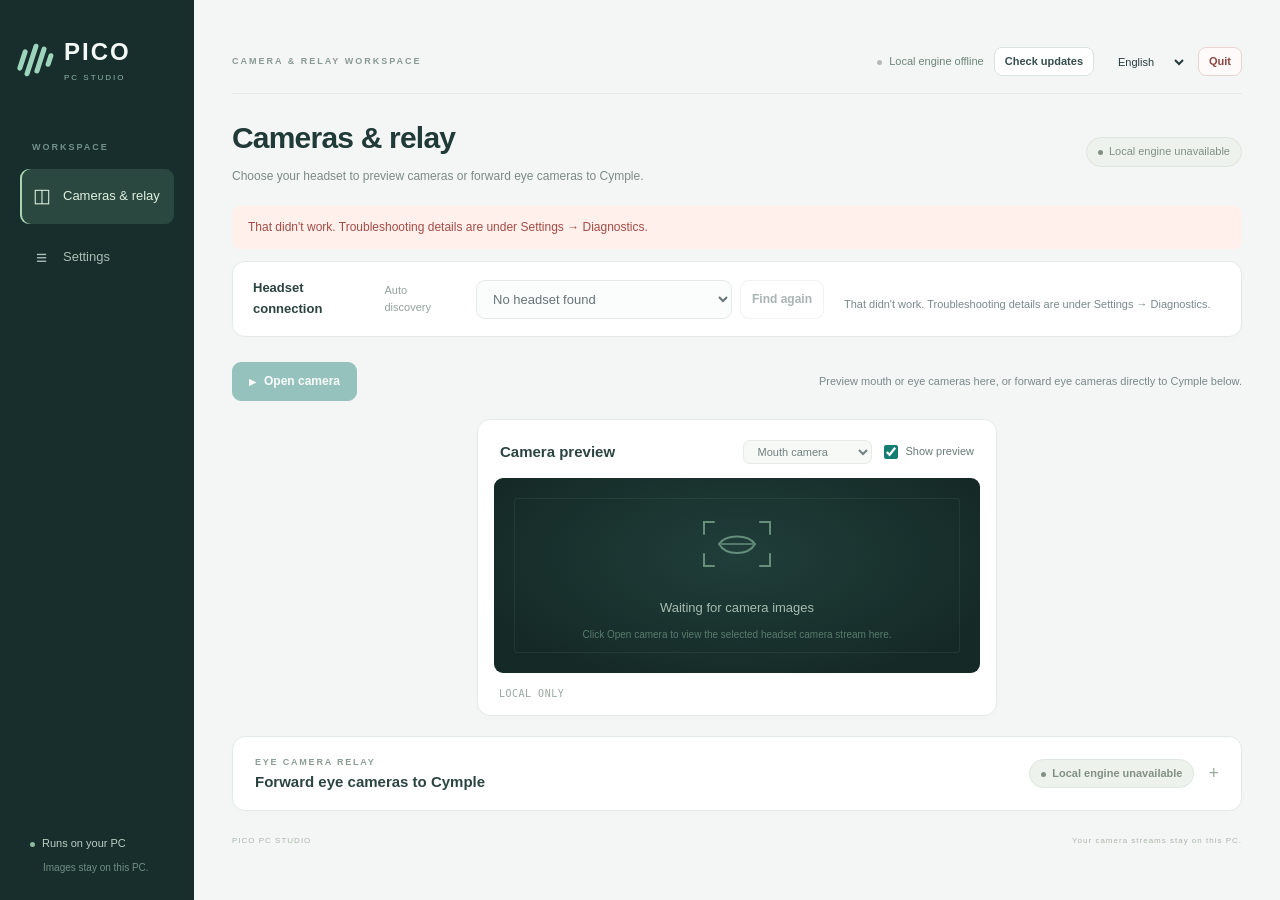
==== commit 46c1f4e9: "fix(pc-studio): harden Tauri IPC, lifecycle, protocol, installer, and docs" ====
--- a/pc-studio/web/index.html
+++ b/pc-studio/web/index.html
@@ -20,7 +20,7 @@
       <span id="workspace-caption">CAMERA &amp; RELAY WORKSPACE</span>
       <div class="topbar-right">
         <span class="local-badge" id="service-state">Local engine</span>
-        <span class="version-pill" id="version-badge">v2.6.2</span>
+        <span class="version-pill" id="version-badge" hidden></span>
         <button id="check-update" class="topbar-btn" type="button">Check updates</button>
         <select id="language" aria-label="Language"><option value="en">English</option><option value="zh-CN">简体中文</option></select>
         <button id="quit-service" class="topbar-btn topbar-quit" type="button">Quit</button>
--- a/pc-studio/web/styles.css
+++ b/pc-studio/web/styles.css
@@ -41,7 +41,7 @@
 .sidebar-note p { margin: 7px 0 0 13px; font-size: 10px; color: #718f84; }
 .local-dot { display: inline-block; height: 5px; width: 5px; border-radius: 100%; background: #91b9a0; margin-right: 7px; vertical-align: middle; }
 .workspace { padding: 0 38px; max-width: 1440px; width: 100%; margin: auto; min-width: 0; }
-.topbar { display: flex; justify-content: space-between; align-items: center; height: 80px; border-bottom: 1px solid var(--line); gap: 14px; }
+.topbar { display: flex; justify-content: space-between; align-items: center; flex-wrap: wrap; min-height: 80px; padding: 8px 0; border-bottom: 1px solid var(--line); gap: 10px 14px; }
 .topbar > span { font-size: 9px; color: #8a9a94; letter-spacing: 2px; font-weight: 650; }
 .topbar-right { display: flex; align-items: center; gap: 18px; }
 #language { width: auto; padding: 5px 9px; background: transparent; font-size: 11px; border-color: transparent; }
@@ -81,7 +81,6 @@
 #start:hover:not(:disabled), #record-start:hover:not(:disabled), #train-start:hover:not(:disabled) { background: #116358; }
 #start::before { content: "▶"; font-size: 9px; margin-right: 8px; }
 #capture { background: transparent; }
-#stop { border-color: transparent; background: transparent; color: #8e9992; }
 #run-help { font-size: 10px; margin: 0; }
 .viewer { display: grid; grid-template-columns: minmax(0, 1.1fr) minmax(0, 1fr); gap: 20px; align-items: stretch; }
 .panel-heading { padding: 20px 22px 14px; display: flex; justify-content: space-between; align-items: center; gap: 10px; }
@@ -147,9 +146,9 @@
 .review-grid label { overflow-wrap: anywhere; font-size: 10px; margin: 0; }.review-image { max-width: 100%; height: auto; margin: 20px auto; display: block; border-radius: 10px; }
 .page-footer { display: flex; justify-content: space-between; gap: 12px; margin: 32px 0 22px; color: #aab5aa; font-size: 8px; letter-spacing: 1px; }
 @media (min-width:1500px) { .workspace { padding-left: 58px; padding-right: 58px; }.preview { aspect-ratio: 1.3; }.outputs label { padding: 9px 0; } }
-@media (max-width:1050px) { .app-shell { grid-template-columns: 160px minmax(0,1fr); }.sidebar { padding: 30px 12px; }.brand { font-size: 20px; gap: 8px; }.workspace { padding: 0 24px; }.setup-card { padding: 16px; }.setup-grid { gap: 12px; }h1 { font-size: 26px; }#run-help { display: none; }.model-choice { flex-wrap: wrap; }.model-file { flex-basis: 100%; }.panel-heading { padding: 18px 16px 14px; }.preview-switch span { display: none; }.outputs { padding: 0 16px; }.preview { aspect-ratio: 1; margin: 0 12px; }.camera-footer { padding: 12px; } }
-@media (max-width:760px) { .app-shell { grid-template-columns: 1fr; }.sidebar { position: static; width: 100%; height: auto; padding: 16px 20px; display: flex; flex-direction: row; align-items: center; gap: 16px; }.brand { margin: 0; font-size: 18px; }.brand-sub, .nav-caption, .sidebar-note { display: none; }.brand-mark { transform: scale(.75); width: 25px; }.sidebar nav { display: flex; margin-left: auto; gap: 2px; }.nav-link { padding: 8px; font-size: 10px; }.nav-link > span:first-child { display: none; }.workspace { padding: 0 22px; }.topbar { height: 60px; }.page-heading { margin: 24px 0; }.viewer { gap: 14px; }.camera-footer { font-size: 7px; }.camera-footer > span:last-child { display: none; }.reference-views { grid-template-columns: 80px 1fr; }.reference-profile { grid-column: 2; max-width: 260px; } }
-@media (max-width:540px) { .workspace { padding: 0 16px; }.sidebar { padding: 12px 16px; }.nav-link { font-size: 9px; padding: 7px; }.topbar > span { display: none; }.topbar { justify-content: flex-end; height: 52px; }.page-heading { align-items: start; }.page-heading h1 { font-size: 23px; }.status-pill { margin-top: 25px; font-size: 9px; }.setup-grid, .viewer, .utility-grid { grid-template-columns: 1fr; }.model-choice { flex-wrap: nowrap; }.model-file { flex-basis: auto; }.setup-card .hint { min-height: 0; }.preview { aspect-ratio: 1.1; }.preview-switch span { display: inline; }.output-panel .outputs { grid-template-columns: 1fr 1fr; gap: 0 16px; }.output-panel .outputs label { padding: 11px 0; }.fields, #train-inputs, .channel-table { grid-template-columns: 1fr; }.reference-browser { flex-wrap: wrap; }.reference-browser label { flex-basis: 100%; order: -1; }.pose-reference { padding: 15px; }.reference-heading { flex-wrap: wrap; }.reference-views { grid-template-columns: 55px 1fr; gap: 10px; }.reference-pose { font-size: 16px; }dl { grid-template-columns: 1fr; gap: 4px; }dd { margin-bottom: 10px; } }
+@media (max-width:1050px) { .app-shell { grid-template-columns: 160px minmax(0,1fr); }.sidebar { padding: 30px 12px; }.brand { font-size: 20px; gap: 8px; }.workspace { padding: 0 24px; }.setup-card { padding: 16px; }.setup-grid { gap: 12px; }h1 { font-size: 26px; }#run-help { display: none; }.model-choice { flex-wrap: wrap; }.model-file { flex-basis: 100%; }.panel-heading { padding: 18px 16px 14px; }.outputs { padding: 0 16px; }.preview { aspect-ratio: 1; margin: 0 12px; }.camera-footer { padding: 12px; } }
+@media (max-width:760px) { .app-shell { grid-template-columns: 1fr; }.sidebar { position: static; width: 100%; height: auto; padding: 16px 20px; display: flex; flex-direction: row; align-items: center; gap: 16px; }.brand { margin: 0; font-size: 18px; }.brand-sub, .nav-caption, .sidebar-note { display: none; }.brand-mark { transform: scale(.75); width: 25px; }.sidebar nav { display: flex; margin-left: auto; gap: 2px; }.nav-link { padding: 8px; font-size: 10px; }.nav-link > span:first-child { display: none; }.workspace { padding: 0 22px; }.topbar { min-height: 60px; }.page-heading { margin: 24px 0; }.viewer { gap: 14px; }.camera-footer { font-size: 7px; }.camera-footer > span:last-child { display: none; }.reference-views { grid-template-columns: 80px 1fr; }.reference-profile { grid-column: 2; max-width: 260px; } }
+@media (max-width:540px) { .workspace { padding: 0 16px; }.sidebar { padding: 12px 16px; }.nav-link { font-size: 9px; padding: 7px; }.topbar > span { display: none; }.topbar { justify-content: flex-end; min-height: 52px; }.page-heading { align-items: start; }.page-heading h1 { font-size: 23px; }.status-pill { margin-top: 25px; font-size: 9px; }.setup-grid, .viewer, .utility-grid { grid-template-columns: 1fr; }.model-choice { flex-wrap: nowrap; }.model-file { flex-basis: auto; }.setup-card .hint { min-height: 0; }.preview { aspect-ratio: 1.1; }.preview-switch span { display: inline; }.output-panel .outputs { grid-template-columns: 1fr 1fr; gap: 0 16px; }.output-panel .outputs label { padding: 11px 0; }.fields, #train-inputs, .channel-table { grid-template-columns: 1fr; }.reference-browser { flex-wrap: wrap; }.reference-browser label { flex-basis: 100%; order: -1; }.pose-reference { padding: 15px; }.reference-heading { flex-wrap: wrap; }.reference-views { grid-template-columns: 55px 1fr; gap: 10px; }.reference-pose { font-size: 16px; }dl { grid-template-columns: 1fr; gap: 4px; }dd { margin-bottom: 10px; } }
 .nav-link { font-size: 13px; }
 .setup-card .hint, #model-location { font-size: 11px; }
 .setup-card label, .small-badge, .local-badge, .status-pill { font-size: 11px; }
@@ -199,17 +198,9 @@
 #record-state { color: #839789; font-size: 11px; }
 #record-options { margin: 10px 0; }
 #review { margin-top: 15px; border: 1px solid var(--line); }
-.preferences-main { padding: 22px; margin-bottom: 16px; }
+.preferences-main { padding: 22px; margin-bottom: 20px; }
 .preferences-main .check { font-size: 14px; color: #335447; margin-top: 0; }
 .preferences-main p { margin: 10px 0 0; max-width: 620px; }
-.settings-card { padding: 20px 22px; margin-bottom: 15px; }
-.settings-card-head { display: flex; align-items: baseline; justify-content: space-between; gap: 8px 16px; flex-wrap: wrap; margin-bottom: 14px; }
-.settings-card-head h2 { font-size: 15px; color: #1c3532; margin: 0; }
-.settings-card-head .hint { margin: 0; font-size: 12px; }
-.settings-card .fields label { margin-top: 10px; }
-.filter-toggle { font-size: 13px; color: #335447; margin: 0 0 6px; }
-.field-hint { display: block; font-size: 11px; color: #83968c; margin-top: 4px; font-weight: 400; line-height: 1.4; }
-.settings-group-help { margin: 0 0 12px; font-size: 12px; }
 #page-preferences > details { margin-top: 15px; }
 .settings-save { margin: 20px 0 28px; font-size: 12px; color: #819188; }
 .settings-save button { background: var(--accent); color: white; border-color: var(--accent); }
@@ -227,7 +218,7 @@
 .training-status { display: flex; align-items: center; flex-wrap: wrap; gap: 14px; padding: 20px 0; color: #708d78; }
 @media(max-width:1000px) { .capture-workspace { grid-template-columns: 1fr; }.capture-workspace .camera-slot { max-width: 520px; width: 100%; margin: auto; }.capture-workspace .pose-reference { margin-top: 0; }.capture-workspace .reference-views { grid-template-columns: 70px 1fr minmax(0,.6fr); }.capture-workspace .reference-profile { grid-column: auto; width: 100%; }.capture-setup .setup-card { grid-template-columns: 1fr 1.5fr; }.capture-setup .hint { grid-column: 1/-1; } }
 @media(max-width:540px) { .capture-setup .setup-card { display: block; }.capture-setup .card-kicker { margin-bottom: 12px; }.capture-setup .hint { margin-top: 10px; }.capture-toolbar { flex-direction: column; align-items: start; }.training-steps { grid-template-columns: 1fr; gap: 18px; }.training-steps li { padding-left: 38px; }.training-steps li::before { position: absolute; left: 0; top: 2px; }.training-intro { padding: 25px 20px; }.capture-workspace .reference-views { grid-template-columns: 55px 1fr; }.capture-workspace .reference-profile { grid-column: 2; width: 55%; }.capture-workspace .reference-pose { font-size: 14px; } }
-.topbar { height: 64px; }
+.topbar { min-height: 64px; padding: 8px 0; }
 .page-heading { margin: 24px 0 20px; }
 .setup-card { padding: 16px 20px; }.card-kicker { margin-bottom: 12px; }
 .model-choice { min-height: 48px; }.setup-card .hint { min-height: 0; margin-top: 10px; }
@@ -236,7 +227,7 @@
 #page-tracking #camera-panel:not([data-live="true"]) .preview { aspect-ratio: 2.5; }
 .task-tip { margin-top: 14px; }
 .page-footer { margin-top: 24px; }
-@media(max-width:540px) { #page-tracking #camera-panel:not([data-live="true"]) .preview { aspect-ratio: 1.7; }.setup-card { padding: 16px; }.topbar { height: 52px; } }
+@media(max-width:540px) { #page-tracking #camera-panel:not([data-live="true"]) .preview { aspect-ratio: 1.7; }.setup-card { padding: 16px; }.topbar { min-height: 52px; padding: 8px 0; } }
 
 /* The same Capture page keeps its demonstration and controls together while guiding. */
 html[data-guiding="true"] .sidebar,
@@ -312,185 +303,26 @@
 #cymple-relay-options .cymple-orient-grid { margin-top:4px; }
 #cymple-relay-options .check { margin:8px 0 0; }
 @media (max-width:540px) { .cymple-eye-grid, .cymple-orient-grid { grid-template-columns:1fr; } }
-.mouth-routing { margin-top:16px; padding-top:16px; border-top:1px solid var(--line); }
-.routing-head { display:flex; align-items:flex-start; justify-content:space-between; gap:12px; margin-bottom:12px; flex-wrap:wrap; }
-.routing-title { display:block; font-size:13px; color:#2b4440; }
-.routing-head .hint { margin-top:4px; }
-#routing-preset-badge { flex-shrink:0; }
-#routing-preset-badge[data-preset="curated"] { background:#dcefe4; color:#1f6f57; border-color:#b6decb; }
-#routing-preset-badge[data-preset="hybrid"] { background:#e8f2f5; color:#2b5f73; border-color:#c6dfe7; }
-#routing-preset-badge[data-preset="model_only"] { background:#edf2ef; color:#456159; }
-#routing-preset-badge[data-preset="custom"] { background:#fef3dc; color:#8a5a10; border-color:#eed399; }
-.preset-cards { display:grid; grid-template-columns:repeat(3, minmax(0, 1fr)); gap:10px; margin-bottom:10px; }
-.preset-card { display:flex; flex-direction:column; align-items:flex-start; text-align:left; gap:5px; padding:12px 14px; background:#fafcfb; border:1px solid var(--line); border-radius:10px; font-weight:400; }
-.preset-card strong { font-size:12px; font-weight:650; color:#203a38; }
-.preset-card span { font-size:11px; line-height:1.5; color:var(--muted); }
-.preset-card.active { background:#edf7f2; border-color:var(--accent); box-shadow:0 0 0 1px var(--accent); }
-.preset-card.active strong { color:#116358; }
-#hybrid-channels-panel { margin-top:12px; padding:14px 16px; border:1px solid var(--line); border-radius:10px; background:#fafcfb; }
-#hybrid-channels-panel > summary { gap:10px; }
-#hybrid-channels-panel[open] > summary { margin-bottom:10px; }
-#hybrid-channels-summary { font-size:11px; color:#526a60; }
-.routing-toolbar { display:flex; align-items:center; justify-content:space-between; gap:10px; flex-wrap:wrap; margin:12px 0 14px; }
-.routing-filters { gap:6px; }
-.filter-chip { font-size:11px; padding:5px 10px; border-radius:999px; background:#fff; color:#526a60; font-weight:600; }
-.filter-chip.active { background:var(--accent); border-color:var(--accent); color:#fff; }
-.routing-search { width:240px; max-width:100%; margin:0; padding:6px 10px; font-size:12px; background:#fff; }
-.morph-groups { display:grid; gap:12px; }
-.morph-group { background:#fff; border:1px solid var(--line); border-radius:10px; padding:12px 14px; }
-.morph-group-head { display:flex; align-items:center; justify-content:space-between; gap:10px; flex-wrap:wrap; margin-bottom:10px; }
-.morph-group-title-wrap { display:flex; align-items:baseline; gap:8px; }
-.morph-group-title-wrap strong { font-size:12px; color:#203a38; }
-.morph-group-count { font-size:11px; color:var(--muted); }
-.morph-group-actions { gap:6px; }
-.morph-group-actions button { padding:4px 9px; font-size:11px; font-weight:500; }
-.morph-grid { display:grid; grid-template-columns:repeat(auto-fill, minmax(250px, 1fr)); gap:8px 10px; }
-.morph-row { display:flex; align-items:center; justify-content:space-between; gap:8px; padding:8px 10px; background:#fafcfb; border:1px solid var(--line); border-radius:8px; min-width:0; }
-.morph-info { min-width:0; flex:1; }
-.morph-title { display:block; font-size:12px; font-weight:600; color:#203a38; line-height:1.35; overflow:hidden; text-overflow:ellipsis; white-space:nowrap; }
-.morph-meta { display:flex; align-items:center; gap:5px; flex-wrap:wrap; margin-top:3px; }
-.morph-meta code { font-family:Consolas, monospace; font-size:10px; color:#6d8278; }
-.morph-tag { font-size:10px; padding:1px 6px; border-radius:999px; font-weight:600; line-height:1.4; }
-.morph-tag[data-quality="good"] { background:#dcf1e6; color:#15654c; }
-.morph-tag[data-quality="merged"] { background:#e4f0f6; color:#275d73; }
-.morph-tag[data-quality="weak"] { background:#f5efe3; color:#7e5c26; }
-.morph-tag[data-quality="missing"] { background:#eceff0; color:#667577; }
-.source-seg { display:inline-flex; flex-shrink:0; border:1px solid #d5dfda; border-radius:7px; overflow:hidden; background:#fff; }
-.source-btn { border:0; border-radius:0; padding:5px 8px; font-size:11px; font-weight:600; background:transparent; color:#667874; white-space:nowrap; }
-.source-btn + .source-btn { border-left:1px solid #d5dfda; }
-.source-btn.active[data-choice="stock"] { background:#1f776b; color:#fff; }
-.source-btn.active[data-choice="model"] { background:#2a607a; color:#fff; }
-.source-btn.active[data-choice="off"] { background:#697678; color:#fff; }
-@media (max-width:760px) { .preset-cards { grid-template-columns:1fr; } .routing-search { width:100%; } .morph-grid { grid-template-columns:1fr; } }
 
-.run-toolbar-meta { display:flex; align-items:center; gap:14px; flex-wrap:wrap; justify-content:flex-end; }
-.subtle-link { font-size:12px; font-weight:600; color:var(--accent); text-decoration:none; white-space:nowrap; }
-.subtle-link:hover { text-decoration:underline; text-underline-offset:4px; }
-.settings-diag-tip { margin:24px 0 6px; }
-
-.diag-tabs { display:inline-flex; gap:6px; padding:5px; background:#e8eeeb; border:1px solid #dde5e0; border-radius:12px; margin-bottom:20px; flex-wrap:wrap; }
-.diag-tab { padding:8px 18px; border-radius:9px; border:0; background:transparent; color:#526a60; font-size:13px; font-weight:600; display:inline-flex; align-items:center; gap:8px; }
-.diag-tab:hover:not(:disabled) { background:#f3f7f5; color:#153531; }
-.diag-tab.active { background:#fff; color:#153531; box-shadow:0 2px 6px #172e2c14; }
-.diag-tab-badge { font-size:10px; font-weight:650; padding:2px 8px; border-radius:999px; background:#edf3f0; color:#4e6961; font-variant-numeric:tabular-nums; }
-.diag-tab-badge[data-live="true"] { background:#daf0e4; color:#14694f; }
-.diag-tab-badge[data-alert="true"] { background:#fde8e3; color:#a5433b; }
-
-.expr-hero-panel, .expr-full-panel { padding:22px 24px; margin-bottom:20px; }
-.expr-status-strip { display:flex; align-items:center; justify-content:space-between; gap:12px; flex-wrap:wrap; padding-bottom:16px; margin-bottom:18px; border-bottom:1px solid var(--line); }
-.expr-status-pills { display:flex; flex-wrap:wrap; align-items:center; gap:8px; }
-#expr-live-pill[data-state="frozen"] { background:#fef3dc; color:#8a5a10; border-color:#e4c380; }
-#expr-live-pill[data-state="connecting"] { background:#e8f2f5; color:#2b5f73; border-color:#c6dfe7; }
-.expr-stat-chip, #support-info.expr-stat-chip { margin:0; font-size:11px; font-weight:600; padding:4px 11px; border-radius:999px; background:#f3f7f5; border:1px solid #e1eae5; color:#4a635c; font-variant-numeric:tabular-nums; }
-.expr-freeze-btn { padding:7px 14px; font-size:12px; font-weight:600; border-radius:9px; background:#fff; color:#264642; border:1px solid #cfdcd6; white-space:nowrap; }
-.expr-freeze-btn[aria-pressed="true"] { background:#fef3dc; color:#8a5a10; border-color:#e4c380; }
-
-.expr-section-head { display:flex; align-items:flex-end; justify-content:space-between; gap:12px 20px; flex-wrap:wrap; margin-bottom:16px; }
-.expr-section-head .eyebrow { margin-bottom:4px; }
-.expr-section-head h2 { font-size:16px; color:#1c3532; }
-.expr-section-head #output-note { margin:0; font-size:12px; color:var(--muted); }
-
-.outputs.expr-spotlight-grid { display:grid; grid-template-columns:repeat(4, minmax(0, 1fr)); gap:12px; padding:0; }
-.outputs label.expr-spot-card { display:flex; flex-direction:column; align-items:stretch; gap:8px; padding:14px 15px; margin:0; background:#fafcfb; border:1px solid var(--line); border-radius:11px; transition:border-color .15s, background .15s, box-shadow .15s; cursor:default; }
-.outputs label.expr-spot-card[data-active="true"] { background:#f1faf5; border-color:#9ad2b9; box-shadow:0 2px 8px #167d720d; }
-.expr-pin-toolbar { display:flex; align-items:center; gap:10px 14px; flex-wrap:wrap; margin-left:auto; }
-.expr-pin-actions { gap:6px; }
-.expr-pins-empty { margin:4px 0 0; padding:14px 16px; border:1px dashed #d3dfd9; border-radius:10px; background:#fafcfb; text-align:center; font-size:12px; color:var(--muted); }
-.expr-spot-head { display:flex; align-items:center; justify-content:space-between; gap:6px; min-width:0; }
-.expr-spot-head-right { display:flex; align-items:center; gap:5px; flex-shrink:0; }
-.expr-pin-btn { display:inline-flex; align-items:center; justify-content:center; width:24px; height:24px; padding:0; border-radius:7px; border:1px solid transparent; background:transparent; color:#8ba098; font-size:12px; line-height:1; cursor:pointer; flex-shrink:0; filter:grayscale(1) opacity(.55); transition:background .12s, color .12s, border-color .12s, filter .12s; }
-.expr-pin-btn:hover:not(:disabled) { background:#eaf3ee; color:#18675b; border-color:#cde0d7; filter:grayscale(0) opacity(.95); }
-.expr-pin-btn[aria-pressed="true"] { background:#e2f2eb; color:#136b5c; border-color:#b2d9c9; filter:none; }
-.expr-pin-btn[aria-pressed="true"]:hover:not(:disabled) { background:#fdebe7; color:#a4483f; border-color:#ebbdb5; }
-.expr-spot-name { font-size:13px; font-weight:650; color:#1e3835; overflow:hidden; text-overflow:ellipsis; white-space:nowrap; }
-.expr-spot-reading { display:flex; align-items:baseline; justify-content:space-between; gap:8px; }
-.expr-spot-code { font-family:Consolas, monospace; font-size:10px; color:#82948d; overflow:hidden; text-overflow:ellipsis; white-space:nowrap; }
-output.expr-spot-val { font-family:Consolas, monospace; font-size:19px; font-weight:700; color:#7e9089; font-variant-numeric:tabular-nums; line-height:1.2; }
-.outputs label.expr-spot-card[data-active="true"] output.expr-spot-val { color:#116358; }
-
-.expr-origin-pill { font-size:10px; padding:1px 7px; border-radius:999px; font-weight:600; white-space:nowrap; line-height:1.45; flex-shrink:0; }
-.expr-origin-pill[data-origin="native"] { background:#d9f1e5; color:#14644b; }
-.expr-origin-pill[data-origin="model"] { background:#e3eff6; color:#265c78; }
-.expr-origin-pill[data-origin="fallback"] { background:#fcf0d8; color:#8c5c12; }
-.expr-origin-pill[data-origin="stock-idle"] { background:#edf4f1; color:#57736a; }
-.expr-origin-pill[data-origin="untrained"], .expr-origin-pill[data-origin="off"] { background:#eef1f1; color:#798788; }
-
-.expr-meter-slot { height:7px; border-radius:999px; background:#ebf1ee; overflow:hidden; width:100%; }
-.expr-meter-slot progress { display:block; width:100%; height:100%; border:0; border-radius:999px; background:transparent; }
-.expr-meter-slot progress::-webkit-progress-bar { background:transparent; border-radius:999px; }
-.expr-meter-slot progress::-webkit-progress-value { background:#9dbbb0; border-radius:999px; }
-.expr-meter-slot progress::-moz-progress-bar { background:#9dbbb0; border-radius:999px; }
-[data-active="true"][data-origin="native"] .expr-meter-slot progress::-webkit-progress-value { background:#188977; }
-[data-active="true"][data-origin="native"] .expr-meter-slot progress::-moz-progress-bar { background:#188977; }
-[data-active="true"][data-origin="model"] .expr-meter-slot progress::-webkit-progress-value { background:#2b6d8c; }
-[data-active="true"][data-origin="model"] .expr-meter-slot progress::-moz-progress-bar { background:#2b6d8c; }
-[data-active="true"][data-origin="fallback"] .expr-meter-slot progress::-webkit-progress-value { background:#b97c24; }
-[data-active="true"][data-origin="fallback"] .expr-meter-slot progress::-moz-progress-bar { background:#b97c24; }
-
-.expr-compare { display:grid; grid-template-columns:1fr 1fr; gap:6px 10px; margin-top:2px; padding-top:7px; border-top:1px dashed #e6eeea; }
-.expr-compare[data-single="true"] { grid-template-columns:1fr; }
-.expr-compare[hidden] { display:none; }
-.expr-cmp-item[hidden] { display:none; }
-.expr-cmp-item { display:flex; flex-direction:column; gap:3px; min-width:0; opacity:.78; }
-.expr-cmp-item[data-selected="true"] { opacity:1; }
-.expr-cmp-item[data-available="false"] { opacity:.42; }
-.expr-cmp-head { display:flex; align-items:center; justify-content:space-between; gap:4px; font-size:10px; line-height:1.2; }
-.expr-cmp-label { font-weight:600; color:#6b7e77; white-space:nowrap; }
-.expr-cmp-item[data-selected="true"][data-kind="native"] .expr-cmp-label { color:#14644b; }
-.expr-cmp-item[data-selected="true"][data-kind="model"] .expr-cmp-label { color:#265c78; }
-.expr-cmp-val { font-family:Consolas, monospace; font-size:11px; font-weight:650; color:#6f817a; font-variant-numeric:tabular-nums; }
-.expr-cmp-item[data-active="true"][data-kind="native"] .expr-cmp-val { color:#14644b; }
-.expr-cmp-item[data-active="true"][data-kind="model"] .expr-cmp-val { color:#265c78; }
-.expr-cmp-bar { height:4px; border-radius:999px; background:#edf2ef; overflow:hidden; width:100%; }
-.expr-cmp-bar progress { display:block; width:100%; height:100%; border:0; border-radius:999px; background:transparent; }
-.expr-cmp-bar progress::-webkit-progress-bar { background:transparent; border-radius:999px; }
-.expr-cmp-bar progress::-webkit-progress-value { background:#9eb6ad; border-radius:999px; }
-.expr-cmp-bar progress::-moz-progress-bar { background:#9eb6ad; border-radius:999px; }
-.expr-cmp-item[data-kind="native"][data-active="true"] .expr-cmp-bar progress::-webkit-progress-value { background:#188977; }
-.expr-cmp-item[data-kind="native"][data-active="true"] .expr-cmp-bar progress::-moz-progress-bar { background:#188977; }
-.expr-cmp-item[data-kind="model"][data-active="true"] .expr-cmp-bar progress::-webkit-progress-value { background:#2b6d8c; }
-.expr-cmp-item[data-kind="model"][data-active="true"] .expr-cmp-bar progress::-moz-progress-bar { background:#2b6d8c; }
-
-.expr-browser-head { display:flex; align-items:flex-start; justify-content:space-between; gap:14px 20px; flex-wrap:wrap; }
-.expr-browser-head h2 { font-size:16px; color:#1c3532; margin-bottom:4px; }
-.expr-browser-head #unknown-help { margin:0; max-width:520px; }
-.expr-filter-bar { display:flex; align-items:center; gap:10px; flex-wrap:wrap; margin-left:auto; }
-.expr-source-filters { gap:6px; }
-.expr-search { width:230px; }
-
-.expr-regions { display:flex; flex-wrap:wrap; gap:7px; margin:14px 0 18px; padding-bottom:14px; border-bottom:1px solid var(--line); }
-.expr-region-btn { padding:6px 13px; border-radius:999px; font-size:12px; font-weight:600; background:#f6f9f7; color:#526a60; border:1px solid #dbe4df; }
-.expr-region-btn:hover:not(:disabled) { background:#eaf3ee; color:#1f3d39; }
-.expr-region-btn.active { background:#172e2c; border-color:#172e2c; color:#f1f8f4; }
-
-.channel-table.expr-groups { display:grid; grid-template-columns:1fr; gap:16px; }
-.expr-group-card { background:#fafcfb; border:1px solid var(--line); border-radius:12px; padding:16px 18px; }
-.expr-group-head { display:flex; align-items:center; justify-content:space-between; gap:10px; margin-bottom:12px; flex-wrap:wrap; }
-.expr-group-head strong { font-size:13px; color:#203a38; }
-.expr-group-badge { font-size:11px; color:var(--muted); font-variant-numeric:tabular-nums; }
-.expr-pair-grid { display:grid; grid-template-columns:repeat(2, minmax(0, 1fr)); gap:10px 14px; }
-.channel-table label.expr-cell { display:flex; flex-direction:column; align-items:stretch; gap:7px; padding:11px 13px; margin:0; background:#fff; border:1px solid #e5ece9; border-radius:9px; cursor:default; transition:border-color .15s, background .15s; }
-.channel-table label.expr-cell[data-active="true"] { background:#f3fbf7; border-color:#9fd4bc; }
-.expr-cell-top { display:flex; align-items:center; justify-content:space-between; gap:10px; min-width:0; }
-.expr-cell-meta { min-width:0; display:flex; align-items:baseline; gap:7px; flex-wrap:wrap; }
-.expr-cell-title { font-size:13px; font-weight:600; color:#223c39; }
-.expr-cell-code { font-family:Consolas, monospace; font-size:10px; color:#7f918a; }
-.expr-cell-right { display:flex; align-items:center; gap:8px; flex-shrink:0; }
-output.expr-cell-val { font-family:Consolas, monospace; font-size:14px; font-weight:700; min-width:44px; text-align:right; color:#7e9089; font-variant-numeric:tabular-nums; }
-.channel-table label.expr-cell[data-active="true"] output.expr-cell-val { color:#116358; }
-.expr-empty { text-align:center; padding:24px 12px; margin:8px 0 0; }
-
-.conn-diag-head { display:flex; align-items:center; justify-content:space-between; gap:12px; margin-bottom:16px; flex-wrap:wrap; }
-.conn-diag-head h2 { font-size:17px; color:#1c3532; }
-.conn-cards-grid { display:grid; grid-template-columns:repeat(2, minmax(0, 1fr)); gap:16px; margin-bottom:16px; }
-.conn-card { padding:18px 20px; }
-.conn-card-title { font-size:13px; font-weight:650; color:#203a38; margin:0 0 14px; padding-bottom:10px; border-bottom:1px solid var(--line); }
-.conn-dl { grid-template-columns:minmax(120px, .9fr) minmax(0, 1.4fr); gap:10px 16px; margin:0; }
-.conn-error-card { padding:18px 20px; }
-.conn-error-card h2 { margin-bottom:10px; }
-.conn-error-card .technical-error { margin:0; }
-.conn-error-card[data-has-error="true"] { border-color:#e8b8b2; background:#fff8f6; }
-
-@media (max-width:1150px) { .outputs.expr-spotlight-grid { grid-template-columns:repeat(2, minmax(0, 1fr)); } }
-@media (max-width:820px) { .expr-pair-grid, .conn-cards-grid { grid-template-columns:1fr; } .expr-filter-bar { margin-left:0; width:100%; } .expr-search { width:100%; } }
-@media (max-width:540px) { .outputs.expr-spotlight-grid { grid-template-columns:1fr; } .diag-tabs { display:flex; width:100%; } .diag-tab { flex:1; justify-content:center; } }
+/* Minimal main-branch additions in the exact green/sage palette. */
+#capture { background: var(--accent); color: white; border-color: var(--accent); }
+#capture:hover:not(:disabled) { background: #116358; }
+#capture::before { content: "▶"; font-size: 9px; margin-right: 8px; }
+#stop, #cymple-relay-stop { background: #fff; color: #26433e; border: 1.5px solid #8ab0a4; }
+#stop:hover:not(:disabled), #cymple-relay-stop:hover:not(:disabled) { background: #eff7f3; border-color: var(--accent); color: #116358; }
+.camera-controls { display: flex; align-items: center; gap: 12px; }
+#preview-camera { width: auto; padding: 4px 10px; font-size: 11px; border-radius: 7px; background: #f4f7f3; color: #354d4c; border-color: #dbe3df; }
+#camera-stream-url { text-align: right; overflow-wrap: anywhere; }
+.topbar-right { gap: 10px; flex-wrap: wrap; }
+.version-pill { font-family: Consolas, monospace; font-size: 10px; padding: 4px 10px; border-radius: 20px; background: #edf2ec; border: 1px solid #dee6df; color: #526a60; }
+.topbar-btn { padding: 5px 10px; font-size: 11px; border-radius: 8px; background: #fff; color: #354d4c; border-color: #dbe3df; }
+.topbar-quit { color: #8c4540; border-color: #ead3d0; background: #fffafa; }
+.topbar-quit:hover:not(:disabled) { background: #fff0ec; border-color: #d7aaa5; }
+.update-banner { background: #edf5ef; border: 1px solid #cce0d5; color: #203a38; border-radius: 10px; padding: 12px 16px; margin-bottom: 18px; }
+.update-head { display: flex; align-items: center; justify-content: space-between; gap: 12px; }
+#update-message { font-size: 13px; font-weight: 600; color: #203a38; }
+.update-dismiss { padding: 4px 10px; font-size: 11px; background: #fff; color: #526a60; border-color: #cce0d5; }
+.update-notes { margin: 8px 0 0; padding-left: 18px; font-size: 12px; color: #526a60; }
+.update-links { margin-top: 10px; }
+.update-links a { font-size: 11px; padding: 6px 12px; border-radius: 7px; text-decoration: none; background: #fff; color: #2b4440; border: 1px solid #cce0d5; font-weight: 600; }
+.update-links a.primary-link { background: var(--accent); color: #fff; border-color: var(--accent); }
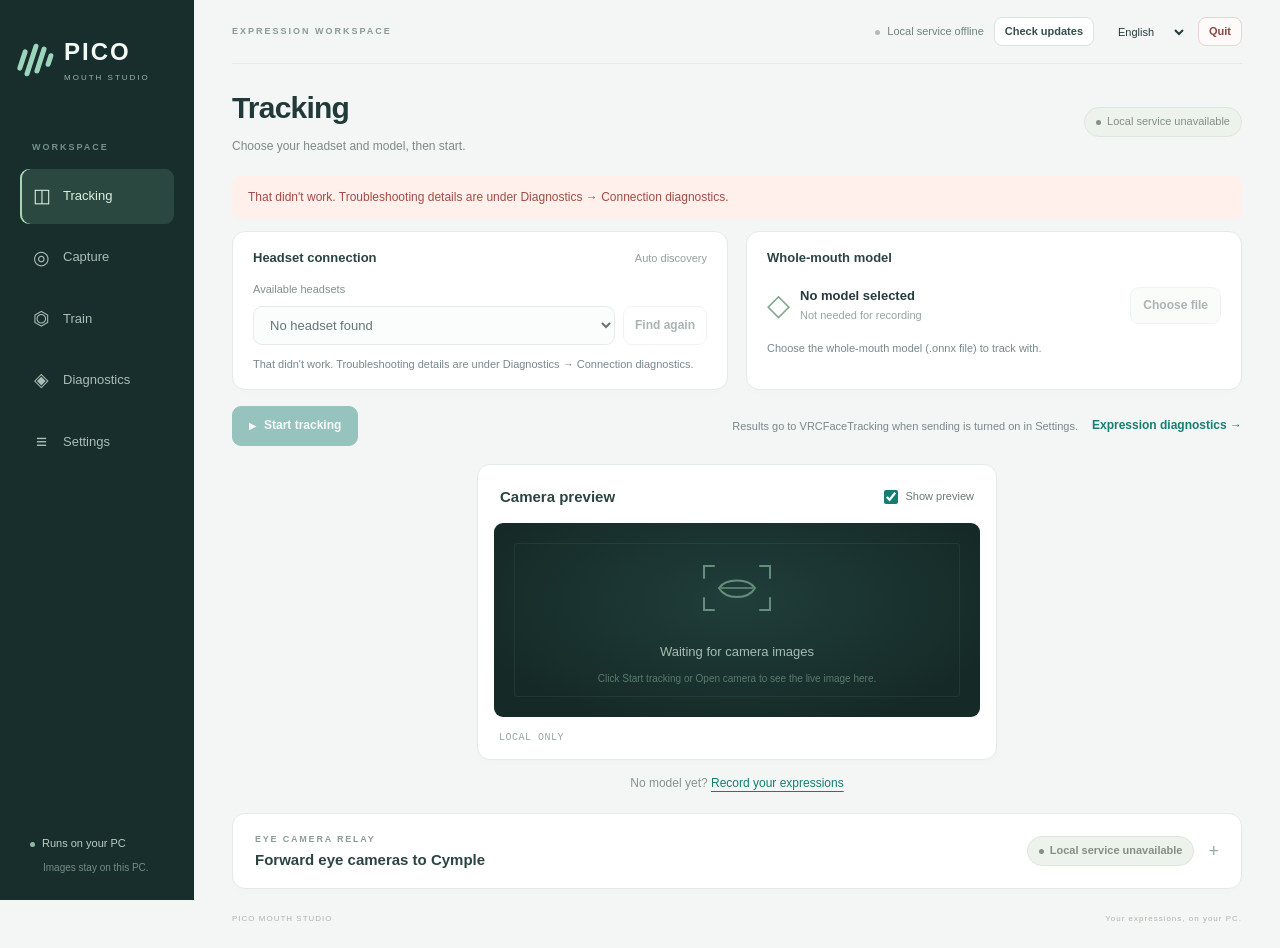
==== commit 6b8f8d91: "feat(pc-studio): rewrite tongue-pc runtime, inference, capture, and desktop app in Rust + Tauri v2" ====
--- a/pc-studio/web/index.html
+++ b/pc-studio/web/index.html
@@ -2,31 +2,34 @@
 <html lang="en">
 <head>
   <meta charset="utf-8"><meta name="viewport" content="width=device-width,initial-scale=1">
-  <title>PicoET PC Studio</title><link rel="icon" type="image/png" sizes="256x256" href="./icon.png"><link rel="icon" type="image/x-icon" href="./favicon.ico"><link rel="apple-touch-icon" href="./icon.png">
+  <title>Mouth tracking studio</title><link rel="icon" type="image/png" sizes="256x256" href="./icon.png"><link rel="icon" type="image/x-icon" href="./favicon.ico"><link rel="apple-touch-icon" href="./icon.png">
   <link rel="stylesheet" href="./styles.css"><script type="module" src="./app.mjs"></script>
 </head>
 <body><main class="app-shell">
   <aside class="sidebar">
-    <a class="brand" href="#/tracking"><span class="brand-mark" aria-hidden="true"><i></i><i></i><i></i><i></i></span><span>PICO<span class="brand-sub">PC STUDIO</span></span></a>
+    <a class="brand" href="#/tracking"><span class="brand-mark" aria-hidden="true"><i></i><i></i><i></i><i></i></span><span>PICO<span class="brand-sub">MOUTH STUDIO</span></span></a>
     <span id="nav-caption" class="nav-caption">WORKSPACE</span>
     <nav aria-label="Workspace">
-      <a id="nav-workspace" class="nav-link active" href="#/tracking" aria-current="page"><span aria-hidden="true">◫</span><span id="nav-live-label">Cameras &amp; relay</span></a>
+      <a id="nav-workspace" class="nav-link active" href="#/tracking" aria-current="page"><span aria-hidden="true">◫</span><span id="nav-live-label">Tracking</span></a>
+      <a id="nav-recording" class="nav-link" href="#/recording"><span aria-hidden="true">◎</span><span id="nav-record-label">Capture</span></a>
+      <a id="nav-training" class="nav-link" href="#/training"><span aria-hidden="true">⏣</span><span id="nav-train-label">Train</span></a>
+      <a id="nav-diagnostics" class="nav-link" href="#/diagnostics"><span aria-hidden="true">◈</span><span id="nav-diagnostics-label">Diagnostics</span></a>
       <a id="nav-advanced" class="nav-link" href="#/preferences"><span aria-hidden="true">≡</span><span id="nav-settings-label">Settings</span></a>
     </nav>
     <div class="sidebar-note"><span class="local-dot"></span><span id="local-label">Runs on your PC</span><p id="privacy-note">Images stay on this PC.</p></div>
   </aside>
   <div id="workspace" class="workspace">
     <header class="topbar">
-      <span id="workspace-caption">CAMERA &amp; RELAY WORKSPACE</span>
+      <span id="workspace-caption">EXPRESSION WORKSPACE</span>
       <div class="topbar-right">
-        <span class="local-badge" id="service-state">Local engine</span>
+        <span class="local-badge" id="service-state">Local service</span>
         <span class="version-pill" id="version-badge" hidden></span>
         <button id="check-update" class="topbar-btn" type="button">Check updates</button>
         <select id="language" aria-label="Language"><option value="en">English</option><option value="zh-CN">简体中文</option></select>
         <button id="quit-service" class="topbar-btn topbar-quit" type="button">Quit</button>
       </div>
     </header>
-    <div class="page-heading"><div><p id="page-eyebrow" class="eyebrow" hidden>PICO / PC STUDIO</p><h1 id="title" tabindex="-1">Cameras &amp; relay</h1><p id="page-intro">Choose your headset to preview cameras or forward eye cameras to Cymple.</p></div><span id="status" class="status-pill" role="status"></span></div>
+    <div class="page-heading"><div><p id="page-eyebrow" class="eyebrow" hidden>PICO / MOUTH TRACKING</p><h1 id="title" tabindex="-1">Tracking</h1><p id="page-intro">Choose your headset and model, then start.</p></div><span id="status" class="status-pill" role="status"></span></div>
     <section id="update-banner" class="update-banner" role="status" hidden>
       <div class="update-head"><strong id="update-message"></strong><button id="update-dismiss" class="update-dismiss" type="button">Dismiss</button></div>
       <ul id="update-notes" class="update-notes" hidden></ul>
@@ -34,33 +37,27 @@
     </section>
     <p id="error" role="alert" hidden></p>
     <form id="settings" novalidate>
-      <div id="connection-setup" class="setup-grid capture-setup">
+      <div id="connection-setup" class="setup-grid">
         <section class="setup-card"><div class="card-kicker"><h2 id="headset-title">Headset connection</h2><span id="discovery-badge" class="small-badge"></span></div>
           <label for="headset-select" id="headset-select-label">Available headsets</label><div class="input-action"><select id="headset-select"></select><button id="discover" type="button">Find again</button></div>
           <p id="discovery-info" class="hint" role="status"></p>
         </section>
+        <section id="model-setup" class="setup-card"><div class="card-kicker"><h2 id="model-label">Whole-mouth model</h2></div>
+          <div class="model-choice"><div class="model-file"><span class="file-icon" aria-hidden="true">◇</span><div><strong id="model-name"></strong><span id="model-location"></span></div></div><button id="model-browse" type="button">Choose file</button></div>
+          <p id="model-help" class="hint"></p>
+        </section>
       </div>
     </form>
 
     <section id="page-tracking" class="task-page" aria-labelledby="title">
-      <div class="run-toolbar"><div class="actions"><button id="capture" form="settings" type="submit" disabled>Open camera</button><button id="stop" type="button" disabled hidden>Close camera</button></div><span id="run-help" class="hint">Preview mouth or eye cameras here, or forward eye cameras directly to Cymple below.</span></div>
+      <div class="run-toolbar"><div class="actions"><button id="start" form="settings" type="submit" disabled>Start tracking</button><button id="stop" type="button" disabled>Stop tracking</button></div><div class="run-toolbar-meta"><span id="run-help" class="hint"></span><a id="go-diagnostics" class="subtle-link" href="#/diagnostics">Expression diagnostics →</a></div></div>
       <div id="camera-slot-tracking" class="camera-slot">
-        <section id="camera-panel" class="camera-panel panel">
-          <div class="panel-heading">
-            <div><h2 id="camera-title">Camera preview</h2><span class="eyebrow" id="camera-eyebrow" hidden>LIVE INPUT</span></div>
-            <div class="camera-controls">
-              <select id="preview-camera" aria-label="Camera">
-                <option id="camera-mouth-option" value="mouth">Mouth camera</option>
-                <option id="camera-left-option" value="eye_left">Left eye camera</option>
-                <option id="camera-right-option" value="eye_right">Right eye camera</option>
-              </select>
-              <label class="check preview-switch"><input id="preview-enabled" type="checkbox" checked><span id="preview-label">Show preview</span></label>
-            </div>
-          </div>
-          <div class="preview"><img id="preview" width="400" height="400" alt="Camera preview image" hidden><div id="empty-camera"><svg class="camera-glyph" width="90" height="72" viewBox="0 0 90 72" fill="none" aria-hidden="true"><path d="M22 14H12v12m56-12h10v12M12 46v12h10m56-12v12H68" stroke="currentColor" stroke-width="2" stroke-linecap="round"/><path d="M27 36c7-10 29-10 36 0-7 12-29 12-36 0Z" stroke="currentColor" stroke-width="2"/><path d="M29 36h32" stroke="currentColor" stroke-width="1.5"/></svg><strong id="placeholder">Waiting for camera images</strong><span id="camera-empty-help"></span></div></div>
-          <div class="camera-footer"><span id="camera-privacy">LOCAL ONLY</span><span id="camera-stream-url"></span></div>
+        <section id="camera-panel" class="camera-panel panel"><div class="panel-heading"><div><h2 id="camera-title">Camera preview</h2><span class="eyebrow" id="camera-eyebrow" hidden>LIVE INPUT</span></div><label class="check preview-switch"><input id="preview-enabled" type="checkbox" checked><span id="preview-label">Show preview</span></label></div>
+          <div class="preview"><img id="preview" width="400" height="400" alt="Mouth camera image" hidden><div id="empty-camera"><svg class="camera-glyph" width="90" height="72" viewBox="0 0 90 72" fill="none" aria-hidden="true"><path d="M22 14H12v12m56-12h10v12M12 46v12h10m56-12v12H68" stroke="currentColor" stroke-width="2" stroke-linecap="round"/><path d="M27 36c7-10 29-10 36 0-7 12-29 12-36 0Z" stroke="currentColor" stroke-width="2"/><path d="M29 36h32" stroke="currentColor" stroke-width="1.5"/></svg><strong id="placeholder">Waiting for camera images</strong><span id="camera-empty-help"></span></div></div>
+          <div class="camera-footer"><span id="camera-privacy">LOCAL ONLY</span></div>
         </section>
       </div>
+      <p id="first-model-help" class="task-tip"><span id="first-model-text">No model yet?</span> <a id="go-capture" href="#/recording">Record your expressions</a></p>
       <details id="cymple-relay" class="panel disclosure-panel cymple-relay-panel">
         <summary class="cymple-relay-head">
           <span class="cymple-relay-heading"><span id="cymple-relay-eyebrow" class="eyebrow">EYE CAMERA RELAY</span><span id="cymple-relay-title" class="cymple-relay-title">Forward eye cameras to Cymple</span></span>
@@ -103,25 +100,259 @@
       </details>
     </section>
 
+    <section id="page-recording" class="task-page" aria-labelledby="title" hidden>
+      <section id="recording">
+        <div class="capture-toolbar"><div><h2 id="recording-title">Record your expressions</h2><p id="record-help" class="hint"></p></div><div class="actions"><button id="capture" type="button" disabled>Open camera</button><button id="capture-stop" type="button" disabled>Close camera</button></div></div>
+        <div class="capture-workspace">
+          <div id="camera-slot-recording" class="camera-slot"></div>
+          <section id="pose-reference" class="pose-reference" aria-labelledby="reference-title">
+            <div class="capture-step-progress" aria-live="polite">
+              <div class="capture-progress-line"><span id="capture-progress-label">Current step</span><strong id="capture-progress-count">0 / 0</strong><span id="capture-progress-phase">Not started</span></div>
+              <progress id="capture-progress" max="1" value="0" aria-label="Capture progress"></progress>
+            </div>
+            <label class="capture-preset-choice"><span id="capture-preset-label">Capture preset</span><select id="capture-preset"></select></label>
+            <p id="capture-preset-description" class="hint"></p>
+            <details id="capture-plan-order"><summary id="capture-plan-order-title">Actions in order</summary><ol id="capture-action-list"></ol></details>
+            <div class="actions capture-step-nav" id="capture-step-nav">
+              <button id="guide-prev" type="button">Previous step</button>
+              <label><span id="guide-select-label">Go to step</span><select id="guide-select"></select></label>
+              <button id="guide-next" type="button">Next step</button>
+            </div>
+            <div class="reference-heading"><h2 id="reference-title">Try this expression</h2><span id="reference-mode" class="hint"></span></div>
+            <p id="reference-pose" class="reference-pose"></p><p id="reference-instruction"></p>
+            <div id="reference-views" class="reference-views" hidden>
+              <figure class="reference-neutral"><img id="reference-neutral-image" width="512" height="512" alt="Relaxed reference"><figcaption id="reference-neutral-caption">Relaxed</figcaption></figure>
+              <figure class="reference-target"><img id="reference-image" width="512" height="512" alt="Target expression"><figcaption id="reference-target-caption">Copy this pose</figcaption></figure>
+              <figure id="reference-profile" class="reference-profile" hidden><img id="reference-profile-image" width="512" height="512" alt="Side view"><figcaption id="reference-profile-caption">Side view · lip and jaw depth</figcaption></figure>
+            </div>
+            <div class="reference-actions"><button id="reference-prev" type="button">Previous</button><button id="reference-play" type="button" hidden>Play movement</button><button id="reference-next" type="button">Next</button></div>
+            <details id="reference-picker"><summary id="reference-picker-title">Pick another expression</summary><label><span id="reference-select-label">Expression</span><select id="reference-select"></select></label></details>
+            <p id="reference-message" class="hint" role="status"></p><p id="reference-directions" class="hint"></p>
+            <details id="reference-details"><summary id="reference-details-title">Reference source</summary><p id="reference-origin" class="hint"></p><p id="reference-source" class="hint"></p><a id="reference-license" href="https://developers.meta.com/horizon/licenses/oculussdk/" target="_blank" rel="noopener noreferrer">Asset license</a></details>
+          </section>
+        </div>
+        <div class="record-controls panel">
+          <div class="actions" id="guide-setup">
+            <label><span id="guide-mode-label">Step advance</span><select id="guide-mode"><option id="guide-auto-option" value="auto">Automatic</option><option id="guide-manual-option" value="manual">Manual</option></select></label>
+            <label id="guide-prepare-field"><span id="guide-prepare-label">Preparation per step (seconds)</span><input id="guide-prepare" type="number" min="3" max="30" step="1" value="7" required></label>
+          </div>
+          <label class="check"><input id="voice-enabled" type="checkbox"><span id="voice-label">Spoken instructions</span></label><p id="voice-info" class="hint"></p>
+          <label class="check"><input id="record-consent" type="checkbox"><span id="consent-label">I agree to save mouth images on this PC, and I am ready to follow the guide.</span></label>
+          <button id="record-continue" type="button" hidden>Continue last recording</button>
+          <div class="actions"><button id="record-start" type="button" disabled>Start recording</button><button id="record-stop" type="button" disabled>Finish recording</button><button id="record-cancel" type="button" disabled>Cancel</button><span id="record-state" role="status"></span></div>
+          <p id="record-next" class="hint"></p>
+          <div id="guide" hidden><h2 id="guide-step"></h2><output id="guide-countdown" hidden></output><p id="guide-hint"></p><progress id="guide-progress" max="1" value="0"></progress><div class="actions"><button id="guide-pause" type="button" hidden>Pause</button><button id="guide-ready" type="button">Start holding</button><button id="guide-finish" type="button">Finish holding</button><button id="guide-confirm" type="button">Confirm action done</button><button id="guide-skip" type="button">Skip</button></div></div>
+          <p id="record-error" role="alert" hidden></p>
+          <p id="receive-results-warning" class="hint" role="status" hidden></p>
+        </div>
+        <details id="record-options" class="disclosure-panel"><summary id="record-options-title">More recording options</summary>
+          <label><span id="person-label">Who is this recording for?</span><input id="person_id" value="me" autocomplete="off" spellcheck="false"></label>
+          <label class="check"><input id="guide-enabled" type="checkbox" checked><span id="guided-label">Guide me step by step</span></label>
+          <label><span id="label-stage-label">Training label stage</span><select id="label-stage"><option id="raw-only-option" value="raw_only">Raw only · label after review</option><option id="instant-option" value="instant">Instant labels · match stock behavior</option></select></label>
+          <label class="check"><input id="receive-results" type="checkbox" checked><span id="receive-results-label">Receive headset mouth results</span></label>
+          <p id="receive-results-hint">Applies only to this recording. In the headset companion app, turn on Mouth under Result sharing first.</p>
+          <p id="record-path" class="hint"></p>
+        </details>
+        <details id="review" class="panel disclosure-panel"><summary id="review-title">Review recorded images</summary>
+          <p id="review-help" class="hint"></p>
+          <label class="check"><input id="review-all" type="checkbox"><span id="review-all-label">Include images without a suggested pose</span></label>
+          <div class="actions"><button id="review-load" type="button" disabled>Load images</button><button id="review-prev" type="button" disabled>Previous</button><button id="review-next" type="button" disabled>Next</button><button id="review-select-page" type="button" disabled>Select page</button></div>
+          <p id="review-count" class="hint"></p><div id="review-grid" class="review-grid"></div>
+          <img id="review-image" class="review-image" width="400" height="400" alt="Recorded image" hidden>
+          <p id="review-focus" class="hint"></p><button id="review-proposal" type="button" disabled>Copy suggested pose to editor</button>
+          <label><span id="review-targets-label">Visible controls (JSON)</span><textarea id="review-targets" rows="3" spellcheck="false">{}</textarea></label>
+          <label><span id="reviewer-label">Reviewer</span><input id="reviewer" value="local-user" autocomplete="off"></label>
+          <label><span id="observation-label">Visibility</span><select id="observation"><option id="visible-option" value="visible">Visible</option><option id="uncertain-option" value="uncertain">Uncertain</option><option id="occluded-option" value="occluded">Occluded</option><option id="no-mouth-option" value="no_mouth">No mouth</option></select></label>
+          <label class="check"><input id="review-confirmed" type="checkbox"><span id="review-consent-label">I have checked the selected images and the entries above.</span></label>
+          <button id="review-apply" type="button" disabled>Apply to selected images</button>
+        </details>
+      </section>
+    </section>
+
+    <section id="page-training" class="task-page" aria-labelledby="title" hidden>
+      <section id="training">
+        <div class="training-intro panel"><span class="training-mark" aria-hidden="true">⏣</span><h2 id="training-title">Train your model</h2><p id="training-help" class="hint"></p><a id="train-go-record" class="button-link" href="#/recording">Record your expressions</a></div>
+        <ol class="training-steps">
+          <li><strong id="train-step-one">Record</strong><span id="train-step-one-help">Record several sessions and refit the headset between them, so the model sees different fits.</span></li>
+          <li><strong id="train-step-two">Review</strong><span id="train-step-two-help">Look through the recordings and mark the expressions you can clearly see.</span><a id="train-go-review" href="#/recording">Review recorded images</a></li>
+          <li><strong id="train-step-three">Train and validate</strong><span id="train-step-three-help">Train on the reviewed images, then check the model before you use it.</span></li>
+        </ol>
+        <details id="training-tools" class="panel disclosure-panel"><summary id="training-tools-title">Advanced training tools</summary>
+          <p id="training-tools-help" class="hint"></p><div id="training-fields"></div>
+          <label><span id="train-action-label">Operation</span><select id="train-action"></select></label><div id="train-inputs"></div>
+          <button id="train-start" type="button" disabled>Run on this PC</button>
+          <p id="train-result" class="hint"></p>
+        </details>
+        <div id="training-status" class="training-status"><span id="train-state" role="status"></span><button id="train-cancel" type="button" disabled>Cancel</button><p id="train-error" role="alert" hidden></p></div>
+      </section>
+    </section>
+
+    <section id="page-diagnostics" class="task-page" aria-labelledby="title" hidden>
+      <div id="diag-tabs" class="diag-tabs" role="tablist">
+        <button id="diag-tab-expressions" class="diag-tab active" type="button" role="tab" aria-selected="true" aria-controls="expression-diagnostics"><span id="diag-tab-expressions-label">Expression monitor</span><span id="diag-expr-badge" class="diag-tab-badge"></span></button>
+        <button id="diag-tab-connection" class="diag-tab" type="button" role="tab" aria-selected="false" aria-controls="diagnostics"><span id="diag-tab-connection-label">Connection diagnostics</span><span id="diag-conn-badge" class="diag-tab-badge"></span></button>
+      </div>
+
+      <section id="expression-diagnostics" class="expr-diag">
+        <div class="panel expr-hero-panel">
+          <div class="expr-status-strip">
+            <div class="expr-status-pills">
+              <span id="expr-live-pill" class="status-pill" role="status"></span>
+              <span id="expr-active-summary" class="expr-stat-chip"></span>
+              <span id="expr-source-summary" class="expr-stat-chip"></span>
+              <span id="support-info" class="expr-stat-chip"></span>
+            </div>
+            <button id="expr-freeze" class="expr-freeze-btn" type="button" disabled>Freeze</button>
+          </div>
+          <div class="expr-section-head">
+            <div><span id="output-eyebrow" class="eyebrow">PINNED CHANNELS</span><h2 id="output-title">Pinned monitor</h2></div>
+            <div class="expr-pin-toolbar">
+              <p id="output-note" class="hint"></p>
+              <div class="actions expr-pin-actions">
+                <button id="expr-pins-reset" class="filter-chip" type="button" hidden>Reset defaults</button>
+                <button id="expr-pins-clear" class="filter-chip" type="button" hidden>Clear pins</button>
+              </div>
+            </div>
+          </div>
+          <div id="outputs" class="outputs expr-spotlight-grid"></div>
+          <p id="expr-pins-empty" class="expr-pins-empty hint" hidden></p>
+        </div>
+
+        <div class="panel expr-full-panel">
+          <div class="expr-browser-head">
+            <div><h2 id="all-channels-title">All expression channels</h2><p id="unknown-help" class="hint"></p></div>
+            <div class="expr-filter-bar">
+              <div class="actions expr-source-filters">
+                <button id="expr-compare-toggle" class="filter-chip active" type="button" aria-pressed="true">Compare native &amp; model</button>
+                <button id="expr-active-only" class="filter-chip" type="button">Active (&gt;0.02)</button>
+                <button id="expr-src-all" class="filter-chip active" type="button">All sources</button>
+                <button id="expr-src-native" class="filter-chip" type="button">Native</button>
+                <button id="expr-src-model" class="filter-chip" type="button">New model</button>
+              </div>
+              <input id="expr-search" class="routing-search expr-search" type="search" autocomplete="off" spellcheck="false" placeholder="Search morph target…">
+            </div>
+          </div>
+          <div id="expr-regions" class="expr-regions" role="group"></div>
+          <div id="channel-table" class="channel-table expr-groups"></div>
+          <p id="expr-empty" class="expr-empty hint" hidden></p>
+        </div>
+      </section>
+
+      <section id="diagnostics" class="conn-diag" hidden>
+        <div class="conn-diag-head">
+          <h2 id="diagnostics-title">Connection &amp; pipeline diagnostics</h2>
+          <span id="snapshot-state" class="status-pill"></span>
+        </div>
+        <div class="conn-cards-grid">
+          <section class="panel conn-card">
+            <h3 id="conn-card-rates-title" class="conn-card-title">Throughput &amp; latency</h3>
+            <dl class="conn-dl">
+              <dt id="rate-label"></dt><dd id="rates">—</dd>
+              <dt id="inference-label"></dt><dd id="inference-time">—</dd>
+              <dt id="latency-label"></dt><dd id="latency">—</dd>
+              <dt id="source-age-label"></dt><dd id="source-age">—</dd>
+              <dt id="receive-age-label"></dt><dd id="receive-age">—</dd>
+            </dl>
+          </section>
+          <section class="panel conn-card">
+            <h3 id="conn-card-engine-title" class="conn-card-title">Inference engine &amp; hardware</h3>
+            <dl class="conn-dl">
+              <dt id="engine-label"></dt><dd id="engine-info">—</dd>
+              <dt id="providers-label"></dt><dd id="provider-info">—</dd>
+              <dt id="fallback-label"></dt><dd id="fallback-info">—</dd>
+            </dl>
+          </section>
+          <section class="panel conn-card">
+            <h3 id="conn-card-stream-title" class="conn-card-title">Queue, drops &amp; native stream</h3>
+            <dl class="conn-dl">
+              <dt id="drop-label"></dt><dd id="drops">—</dd>
+              <dt id="queue-label"></dt><dd id="queue">—</dd>
+              <dt id="live-stock-label"></dt><dd id="live-stock-info">—</dd>
+              <dt id="stock-label"></dt><dd id="stock-info">—</dd>
+            </dl>
+          </section>
+          <section class="panel conn-card">
+            <h3 id="conn-card-session-title" class="conn-card-title">Session &amp; sensor clocks</h3>
+            <dl class="conn-dl">
+              <dt id="source-label"></dt><dd id="source-info">—</dd>
+              <dt id="result-label"></dt><dd id="result-info">—</dd>
+              <dt>raw_identity</dt><dd id="raw-identity">—</dd>
+              <dt>mouth_sensor_ns</dt><dd id="time-mouth">—</dd>
+            </dl>
+          </section>
+        </div>
+        <div id="conn-error-card" class="panel conn-error-card">
+          <h2 id="technical-error-title">Troubleshooting details</h2>
+          <pre id="technical-error" class="technical-error">—</pre>
+        </div>
+      </section>
+    </section>
+
     <section id="page-preferences" class="task-page" aria-labelledby="title" hidden>
-      <details id="advanced" class="panel disclosure-panel" open><summary id="advanced-title">Connection and performance</summary>
+      <div class="preferences-main panel">
+        <label class="check"><input id="output_enabled" form="settings" type="checkbox"><span id="udp-label">Send expressions to VRCFaceTracking</span></label>
+        <p id="settings-help" class="hint"></p>
+        <div id="mouth-routing" class="mouth-routing">
+          <div class="routing-head">
+            <div><strong id="mouth-mode-label" class="routing-title">Channel routing presets</strong><p id="mouth-mode-help" class="hint"></p></div>
+            <span id="routing-preset-badge" class="status-pill" role="status"></span>
+          </div>
+          <div id="preset-cards" class="preset-cards" role="group" aria-labelledby="mouth-mode-label">
+            <button id="preset-curated" class="preset-card" type="button"><strong id="preset-curated-title">Curated hybrid · Recommended</strong><span id="preset-curated-desc">Headset native handles stable mouth shapes (28); the new model drives missing, split, and severe-crosstalk targets (18).</span></button>
+            <button id="preset-hybrid" class="preset-card" type="button"><strong id="preset-hybrid-title">Full native hybrid</strong><span id="preset-hybrid-desc">All 37 headset-supported targets use native output; 9 missing targets use the new model.</span></button>
+            <button id="preset-model-only" class="preset-card" type="button"><strong id="preset-model-title">Model only</strong><span id="preset-model-desc">All 46 morph targets use the new PC model (no headset result sharing needed).</span></button>
+          </div>
+          <p id="hybrid-live-hint" class="hint" hidden></p>
+          <details id="hybrid-channels-panel" class="disclosure-panel">
+            <summary><span id="hybrid-channels-title">Adjust source per morph target</span><span id="hybrid-channels-summary" class="small-badge"></span></summary>
+            <p id="hybrid-channels-help" class="hint"></p>
+            <div class="routing-toolbar">
+              <div class="actions routing-filters">
+                <button id="filter-all" class="filter-chip" type="button">All</button>
+                <button id="filter-stock" class="filter-chip" type="button">Native</button>
+                <button id="filter-model" class="filter-chip" type="button">New model</button>
+                <button id="filter-good" class="filter-chip" type="button">Native clean / merged</button>
+              </div>
+              <input id="channel-search" class="routing-search" type="search" autocomplete="off" spellcheck="false" placeholder="Filter morph targets…">
+            </div>
+            <div id="hybrid-channels-list" class="morph-groups"></div>
+          </details>
+        </div>
+      </div>
+      <section id="settings-filtering" class="panel settings-card">
+        <div class="settings-card-head">
+          <h2 id="filtering-title">Filtering &amp; smoothing</h2>
+          <p id="filtering-help" class="hint">Applies live on save without stopping tracking.</p>
+        </div>
+        <label class="check filter-toggle"><input id="filter_enabled" form="settings" type="checkbox"><span id="filter-enabled-label">Enable One-Euro filter</span></label>
+        <div class="fields">
+          <label><span id="filter-min-cutoff-label">Min cutoff frequency (Hz)</span><input id="filter_min_cutoff" form="settings" type="number" min="0.01" max="100" step="any" required><span id="filter-min-cutoff-help" class="field-hint"></span></label>
+          <label><span id="filter-beta-label">Speed coefficient (beta)</span><input id="filter_beta" form="settings" type="number" min="0" max="1000" step="any" required><span id="filter-beta-help" class="field-hint"></span></label>
+          <label><span id="filter-d-cutoff-label">Derivative cutoff (Hz)</span><input id="filter_d_cutoff" form="settings" type="number" min="0.01" max="100" step="any" required><span id="filter-d-cutoff-help" class="field-hint"></span></label>
+          <label><span id="expiry-label">Result expiry (ms)</span><input id="stale_ms" form="settings" type="number" min="1" step="any" required><span id="expiry-help" class="field-hint"></span></label>
+        </div>
+      </section>
+      <details id="settings-inference" class="panel disclosure-panel"><summary id="inference-settings-title">Model &amp; inference</summary>
+        <p id="inference-settings-help" class="hint settings-group-help">Changing the model path or inference device stops the current run when saved.</p>
+        <label><span id="model-path-label">Model path</span><input id="model_path" form="settings" autocomplete="off" spellcheck="false"></label>
+        <div class="fields">
+          <label><span id="device-label">Inference device</span><select id="device" form="settings"><option value="auto">Auto</option><option value="cuda">CUDA</option><option value="dml">DirectML</option><option value="openvino">OpenVINO GPU</option><option value="cpu">CPU</option></select></label>
+          <label><span id="fps-label">Preview rate (fps)</span><input id="preview_fps" form="settings" type="number" min="1" max="30" required></label>
+        </div>
+      </details>
+      <details id="advanced" class="panel disclosure-panel"><summary id="advanced-title">Headset &amp; ports</summary>
+        <p id="connection-settings-help" class="hint settings-group-help">Changing headset address or port settings stops the current run when saved.</p>
         <label><span id="host-label">Manual headset address</span><input id="headset_host" form="settings" autocomplete="off" spellcheck="false"></label>
         <div class="fields">
-          <label><span id="port-label">Mouth port</span><input id="headset_port" form="settings" type="number" min="1" max="65535" required></label>
-          <label><span id="eye-left-port-label">Left eye port</span><input id="eye_left_port" form="settings" type="number" min="1" max="65535" required></label>
-          <label><span id="eye-right-port-label">Right eye port</span><input id="eye_right_port" form="settings" type="number" min="1" max="65535" required></label>
-          <label><span id="fps-label">Preview rate (fps)</span><input id="preview_fps" form="settings" type="number" min="1" max="30" required></label>
-        </div>
+          <label><span id="port-label">Video port</span><input id="headset_port" form="settings" type="number" min="1" max="65535" required></label>
+          <label><span id="output-port-label">UDP port on this PC</span><input id="output_port" form="settings" type="number" min="1" max="65535" required></label>
+        </div>
+        <p id="migration" class="hint" hidden></p>
       </details>
       <div class="actions settings-save"><button id="save" type="button" disabled>Save settings</button><span id="config-state"></span></div>
-      <details id="diagnostics" class="panel disclosure-panel"><summary id="diagnostics-title">Diagnostics</summary>
-        <h2 id="technical-error-title">Troubleshooting details</h2><pre id="technical-error" class="technical-error"></pre>
-        <dl><dt id="source-label"></dt><dd id="source-info">—</dd><dt>raw_identity</dt><dd id="raw-identity">—</dd>
-          <dt>mouth_sensor_ns</dt><dd id="time-mouth">—</dd><dt id="source-age-label"></dt><dd id="source-age">—</dd><dt id="receive-age-label"></dt><dd id="receive-age">—</dd><dt id="rate-label"></dt><dd id="rates">—</dd>
-          <dt id="drop-label"></dt><dd id="drops">—</dd>
-        </dl><p id="snapshot-state" class="hint"></p>
-      </details>
-    </section>
-    <footer class="page-footer"><span>PICO PC STUDIO</span><span id="footer-note">Your camera streams stay on this PC.</span></footer>
+      <details id="replay-tools" class="panel disclosure-panel"><summary id="replay-tools-title">Replay a saved recording</summary><label><span id="replay-path-label">Replay dataset (.npz)</span><input id="replay_path" form="settings" autocomplete="off" spellcheck="false"></label><button id="replay" type="button" disabled>Replay data</button><p id="replay-info" class="hint"></p></details>
+      <p class="task-tip settings-diag-tip"><span id="settings-diag-text">Looking for live expression meters or connection stats?</span> <a id="settings-go-diagnostics" href="#/diagnostics">Open Diagnostics →</a></p>
+    </section>
+    <footer class="page-footer"><span>PICO MOUTH STUDIO</span><span id="footer-note">Your expressions, on your PC.</span></footer>
   </div>
 </main></body></html>
--- a/pc-studio/web/styles.css
+++ b/pc-studio/web/styles.css
@@ -41,9 +41,9 @@
 .sidebar-note p { margin: 7px 0 0 13px; font-size: 10px; color: #718f84; }
 .local-dot { display: inline-block; height: 5px; width: 5px; border-radius: 100%; background: #91b9a0; margin-right: 7px; vertical-align: middle; }
 .workspace { padding: 0 38px; max-width: 1440px; width: 100%; margin: auto; min-width: 0; }
-.topbar { display: flex; justify-content: space-between; align-items: center; flex-wrap: wrap; min-height: 80px; padding: 8px 0; border-bottom: 1px solid var(--line); gap: 10px 14px; }
+.topbar { display: flex; justify-content: space-between; align-items: center; flex-wrap: wrap; min-height: 64px; padding: 8px 0; border-bottom: 1px solid var(--line); gap: 10px 14px; }
 .topbar > span { font-size: 9px; color: #8a9a94; letter-spacing: 2px; font-weight: 650; }
-.topbar-right { display: flex; align-items: center; gap: 18px; }
+.topbar-right { display: flex; align-items: center; gap: 10px; flex-wrap: wrap; }
 #language { width: auto; padding: 5px 9px; background: transparent; font-size: 11px; border-color: transparent; }
 .local-badge { color: #6d8579; font-size: 10px; }
 .local-badge::before { content: ""; display: inline-block; width: 5px; height: 5px; border-radius: 100%; background: #77a28c; margin-right: 7px; }
@@ -81,6 +81,7 @@
 #start:hover:not(:disabled), #record-start:hover:not(:disabled), #train-start:hover:not(:disabled) { background: #116358; }
 #start::before { content: "▶"; font-size: 9px; margin-right: 8px; }
 #capture { background: transparent; }
+#stop { border-color: transparent; background: transparent; color: #8e9992; }
 #run-help { font-size: 10px; margin: 0; }
 .viewer { display: grid; grid-template-columns: minmax(0, 1.1fr) minmax(0, 1fr); gap: 20px; align-items: stretch; }
 .panel-heading { padding: 20px 22px 14px; display: flex; justify-content: space-between; align-items: center; gap: 10px; }
@@ -146,9 +147,9 @@
 .review-grid label { overflow-wrap: anywhere; font-size: 10px; margin: 0; }.review-image { max-width: 100%; height: auto; margin: 20px auto; display: block; border-radius: 10px; }
 .page-footer { display: flex; justify-content: space-between; gap: 12px; margin: 32px 0 22px; color: #aab5aa; font-size: 8px; letter-spacing: 1px; }
 @media (min-width:1500px) { .workspace { padding-left: 58px; padding-right: 58px; }.preview { aspect-ratio: 1.3; }.outputs label { padding: 9px 0; } }
-@media (max-width:1050px) { .app-shell { grid-template-columns: 160px minmax(0,1fr); }.sidebar { padding: 30px 12px; }.brand { font-size: 20px; gap: 8px; }.workspace { padding: 0 24px; }.setup-card { padding: 16px; }.setup-grid { gap: 12px; }h1 { font-size: 26px; }#run-help { display: none; }.model-choice { flex-wrap: wrap; }.model-file { flex-basis: 100%; }.panel-heading { padding: 18px 16px 14px; }.outputs { padding: 0 16px; }.preview { aspect-ratio: 1; margin: 0 12px; }.camera-footer { padding: 12px; } }
-@media (max-width:760px) { .app-shell { grid-template-columns: 1fr; }.sidebar { position: static; width: 100%; height: auto; padding: 16px 20px; display: flex; flex-direction: row; align-items: center; gap: 16px; }.brand { margin: 0; font-size: 18px; }.brand-sub, .nav-caption, .sidebar-note { display: none; }.brand-mark { transform: scale(.75); width: 25px; }.sidebar nav { display: flex; margin-left: auto; gap: 2px; }.nav-link { padding: 8px; font-size: 10px; }.nav-link > span:first-child { display: none; }.workspace { padding: 0 22px; }.topbar { min-height: 60px; }.page-heading { margin: 24px 0; }.viewer { gap: 14px; }.camera-footer { font-size: 7px; }.camera-footer > span:last-child { display: none; }.reference-views { grid-template-columns: 80px 1fr; }.reference-profile { grid-column: 2; max-width: 260px; } }
-@media (max-width:540px) { .workspace { padding: 0 16px; }.sidebar { padding: 12px 16px; }.nav-link { font-size: 9px; padding: 7px; }.topbar > span { display: none; }.topbar { justify-content: flex-end; min-height: 52px; }.page-heading { align-items: start; }.page-heading h1 { font-size: 23px; }.status-pill { margin-top: 25px; font-size: 9px; }.setup-grid, .viewer, .utility-grid { grid-template-columns: 1fr; }.model-choice { flex-wrap: nowrap; }.model-file { flex-basis: auto; }.setup-card .hint { min-height: 0; }.preview { aspect-ratio: 1.1; }.preview-switch span { display: inline; }.output-panel .outputs { grid-template-columns: 1fr 1fr; gap: 0 16px; }.output-panel .outputs label { padding: 11px 0; }.fields, #train-inputs, .channel-table { grid-template-columns: 1fr; }.reference-browser { flex-wrap: wrap; }.reference-browser label { flex-basis: 100%; order: -1; }.pose-reference { padding: 15px; }.reference-heading { flex-wrap: wrap; }.reference-views { grid-template-columns: 55px 1fr; gap: 10px; }.reference-pose { font-size: 16px; }dl { grid-template-columns: 1fr; gap: 4px; }dd { margin-bottom: 10px; } }
+@media (max-width:1050px) { .app-shell { grid-template-columns: 160px minmax(0,1fr); }.sidebar { padding: 30px 12px; }.brand { font-size: 20px; gap: 8px; }.workspace { padding: 0 24px; }.setup-card { padding: 16px; }.setup-grid { gap: 12px; }h1 { font-size: 26px; }#run-help { display: none; }.model-choice { flex-wrap: wrap; }.model-file { flex-basis: 100%; }.panel-heading { padding: 18px 16px 14px; }.preview-switch span { display: none; }.outputs { padding: 0 16px; }.preview { aspect-ratio: 1; margin: 0 12px; }.camera-footer { padding: 12px; } }
+@media (max-width:760px) { .app-shell { grid-template-columns: 1fr; }.sidebar { position: static; width: 100%; height: auto; padding: 16px 20px; display: flex; flex-direction: row; align-items: center; gap: 16px; }.brand { margin: 0; font-size: 18px; }.brand-sub, .nav-caption, .sidebar-note { display: none; }.brand-mark { transform: scale(.75); width: 25px; }.sidebar nav { display: flex; margin-left: auto; gap: 2px; }.nav-link { padding: 8px; font-size: 10px; }.nav-link > span:first-child { display: none; }.workspace { padding: 0 22px; }.topbar { height: 60px; }.page-heading { margin: 24px 0; }.viewer { gap: 14px; }.camera-footer { font-size: 7px; }.camera-footer > span:last-child { display: none; }.reference-views { grid-template-columns: 80px 1fr; }.reference-profile { grid-column: 2; max-width: 260px; } }
+@media (max-width:540px) { .workspace { padding: 0 16px; }.sidebar { padding: 12px 16px; }.nav-link { font-size: 9px; padding: 7px; }.topbar > span { display: none; }.topbar { justify-content: flex-end; height: 52px; }.page-heading { align-items: start; }.page-heading h1 { font-size: 23px; }.status-pill { margin-top: 25px; font-size: 9px; }.setup-grid, .viewer, .utility-grid { grid-template-columns: 1fr; }.model-choice { flex-wrap: nowrap; }.model-file { flex-basis: auto; }.setup-card .hint { min-height: 0; }.preview { aspect-ratio: 1.1; }.preview-switch span { display: inline; }.output-panel .outputs { grid-template-columns: 1fr 1fr; gap: 0 16px; }.output-panel .outputs label { padding: 11px 0; }.fields, #train-inputs, .channel-table { grid-template-columns: 1fr; }.reference-browser { flex-wrap: wrap; }.reference-browser label { flex-basis: 100%; order: -1; }.pose-reference { padding: 15px; }.reference-heading { flex-wrap: wrap; }.reference-views { grid-template-columns: 55px 1fr; gap: 10px; }.reference-pose { font-size: 16px; }dl { grid-template-columns: 1fr; gap: 4px; }dd { margin-bottom: 10px; } }
 .nav-link { font-size: 13px; }
 .setup-card .hint, #model-location { font-size: 11px; }
 .setup-card label, .small-badge, .local-badge, .status-pill { font-size: 11px; }
@@ -198,9 +199,17 @@
 #record-state { color: #839789; font-size: 11px; }
 #record-options { margin: 10px 0; }
 #review { margin-top: 15px; border: 1px solid var(--line); }
-.preferences-main { padding: 22px; margin-bottom: 20px; }
+.preferences-main { padding: 22px; margin-bottom: 16px; }
 .preferences-main .check { font-size: 14px; color: #335447; margin-top: 0; }
 .preferences-main p { margin: 10px 0 0; max-width: 620px; }
+.settings-card { padding: 20px 22px; margin-bottom: 15px; }
+.settings-card-head { display: flex; align-items: baseline; justify-content: space-between; gap: 8px 16px; flex-wrap: wrap; margin-bottom: 14px; }
+.settings-card-head h2 { font-size: 15px; color: #1c3532; margin: 0; }
+.settings-card-head .hint { margin: 0; font-size: 12px; }
+.settings-card .fields label { margin-top: 10px; }
+.filter-toggle { font-size: 13px; color: #335447; margin: 0 0 6px; }
+.field-hint { display: block; font-size: 11px; color: #83968c; margin-top: 4px; font-weight: 400; line-height: 1.4; }
+.settings-group-help { margin: 0 0 12px; font-size: 12px; }
 #page-preferences > details { margin-top: 15px; }
 .settings-save { margin: 20px 0 28px; font-size: 12px; color: #819188; }
 .settings-save button { background: var(--accent); color: white; border-color: var(--accent); }
@@ -227,7 +236,7 @@
 #page-tracking #camera-panel:not([data-live="true"]) .preview { aspect-ratio: 2.5; }
 .task-tip { margin-top: 14px; }
 .page-footer { margin-top: 24px; }
-@media(max-width:540px) { #page-tracking #camera-panel:not([data-live="true"]) .preview { aspect-ratio: 1.7; }.setup-card { padding: 16px; }.topbar { min-height: 52px; padding: 8px 0; } }
+@media(max-width:540px) { #page-tracking #camera-panel:not([data-live="true"]) .preview { aspect-ratio: 1.7; }.setup-card { padding: 16px; }.topbar { height: 52px; } }
 
 /* The same Capture page keeps its demonstration and controls together while guiding. */
 html[data-guiding="true"] .sidebar,
@@ -303,17 +312,188 @@
 #cymple-relay-options .cymple-orient-grid { margin-top:4px; }
 #cymple-relay-options .check { margin:8px 0 0; }
 @media (max-width:540px) { .cymple-eye-grid, .cymple-orient-grid { grid-template-columns:1fr; } }
-
-/* Minimal main-branch additions in the exact green/sage palette. */
-#capture { background: var(--accent); color: white; border-color: var(--accent); }
-#capture:hover:not(:disabled) { background: #116358; }
-#capture::before { content: "▶"; font-size: 9px; margin-right: 8px; }
-#stop, #cymple-relay-stop { background: #fff; color: #26433e; border: 1.5px solid #8ab0a4; }
-#stop:hover:not(:disabled), #cymple-relay-stop:hover:not(:disabled) { background: #eff7f3; border-color: var(--accent); color: #116358; }
-.camera-controls { display: flex; align-items: center; gap: 12px; }
-#preview-camera { width: auto; padding: 4px 10px; font-size: 11px; border-radius: 7px; background: #f4f7f3; color: #354d4c; border-color: #dbe3df; }
-#camera-stream-url { text-align: right; overflow-wrap: anywhere; }
-.topbar-right { gap: 10px; flex-wrap: wrap; }
+.mouth-routing { margin-top:16px; padding-top:16px; border-top:1px solid var(--line); }
+.routing-head { display:flex; align-items:flex-start; justify-content:space-between; gap:12px; margin-bottom:12px; flex-wrap:wrap; }
+.routing-title { display:block; font-size:13px; color:#2b4440; }
+.routing-head .hint { margin-top:4px; }
+#routing-preset-badge { flex-shrink:0; }
+#routing-preset-badge[data-preset="curated"] { background:#dcefe4; color:#1f6f57; border-color:#b6decb; }
+#routing-preset-badge[data-preset="hybrid"] { background:#e8f2f5; color:#2b5f73; border-color:#c6dfe7; }
+#routing-preset-badge[data-preset="model_only"] { background:#edf2ef; color:#456159; }
+#routing-preset-badge[data-preset="custom"] { background:#fef3dc; color:#8a5a10; border-color:#eed399; }
+.preset-cards { display:grid; grid-template-columns:repeat(3, minmax(0, 1fr)); gap:10px; margin-bottom:10px; }
+.preset-card { display:flex; flex-direction:column; align-items:flex-start; text-align:left; gap:5px; padding:12px 14px; background:#fafcfb; border:1px solid var(--line); border-radius:10px; font-weight:400; }
+.preset-card strong { font-size:12px; font-weight:650; color:#203a38; }
+.preset-card span { font-size:11px; line-height:1.5; color:var(--muted); }
+.preset-card.active { background:#edf7f2; border-color:var(--accent); box-shadow:0 0 0 1px var(--accent); }
+.preset-card.active strong { color:#116358; }
+#hybrid-channels-panel { margin-top:12px; padding:14px 16px; border:1px solid var(--line); border-radius:10px; background:#fafcfb; }
+#hybrid-channels-panel > summary { gap:10px; }
+#hybrid-channels-panel[open] > summary { margin-bottom:10px; }
+#hybrid-channels-summary { font-size:11px; color:#526a60; }
+.routing-toolbar { display:flex; align-items:center; justify-content:space-between; gap:10px; flex-wrap:wrap; margin:12px 0 14px; }
+.routing-filters { gap:6px; }
+.filter-chip { font-size:11px; padding:5px 10px; border-radius:999px; background:#fff; color:#526a60; font-weight:600; }
+.filter-chip.active { background:var(--accent); border-color:var(--accent); color:#fff; }
+.routing-search { width:240px; max-width:100%; margin:0; padding:6px 10px; font-size:12px; background:#fff; }
+.morph-groups { display:grid; gap:12px; }
+.morph-group { background:#fff; border:1px solid var(--line); border-radius:10px; padding:12px 14px; }
+.morph-group-head { display:flex; align-items:center; justify-content:space-between; gap:10px; flex-wrap:wrap; margin-bottom:10px; }
+.morph-group-title-wrap { display:flex; align-items:baseline; gap:8px; }
+.morph-group-title-wrap strong { font-size:12px; color:#203a38; }
+.morph-group-count { font-size:11px; color:var(--muted); }
+.morph-group-actions { gap:6px; }
+.morph-group-actions button { padding:4px 9px; font-size:11px; font-weight:500; }
+.morph-grid { display:grid; grid-template-columns:repeat(auto-fill, minmax(250px, 1fr)); gap:8px 10px; }
+.morph-row { display:flex; align-items:center; justify-content:space-between; gap:8px; padding:8px 10px; background:#fafcfb; border:1px solid var(--line); border-radius:8px; min-width:0; }
+.morph-info { min-width:0; flex:1; }
+.morph-title { display:block; font-size:12px; font-weight:600; color:#203a38; line-height:1.35; overflow:hidden; text-overflow:ellipsis; white-space:nowrap; }
+.morph-meta { display:flex; align-items:center; gap:5px; flex-wrap:wrap; margin-top:3px; }
+.morph-meta code { font-family:Consolas, monospace; font-size:10px; color:#6d8278; }
+.morph-tag { font-size:10px; padding:1px 6px; border-radius:999px; font-weight:600; line-height:1.4; }
+.morph-tag[data-quality="good"] { background:#dcf1e6; color:#15654c; }
+.morph-tag[data-quality="merged"] { background:#e4f0f6; color:#275d73; }
+.morph-tag[data-quality="weak"] { background:#f5efe3; color:#7e5c26; }
+.morph-tag[data-quality="missing"] { background:#eceff0; color:#667577; }
+.source-seg { display:inline-flex; flex-shrink:0; border:1px solid #d5dfda; border-radius:7px; overflow:hidden; background:#fff; }
+.source-btn { border:0; border-radius:0; padding:5px 8px; font-size:11px; font-weight:600; background:transparent; color:#667874; white-space:nowrap; }
+.source-btn + .source-btn { border-left:1px solid #d5dfda; }
+.source-btn.active[data-choice="stock"] { background:#1f776b; color:#fff; }
+.source-btn.active[data-choice="model"] { background:#2a607a; color:#fff; }
+.source-btn.active[data-choice="off"] { background:#697678; color:#fff; }
+@media (max-width:760px) { .preset-cards { grid-template-columns:1fr; } .routing-search { width:100%; } .morph-grid { grid-template-columns:1fr; } }
+
+.run-toolbar-meta { display:flex; align-items:center; gap:14px; flex-wrap:wrap; justify-content:flex-end; }
+.subtle-link { font-size:12px; font-weight:600; color:var(--accent); text-decoration:none; white-space:nowrap; }
+.subtle-link:hover { text-decoration:underline; text-underline-offset:4px; }
+.settings-diag-tip { margin:24px 0 6px; }
+
+.diag-tabs { display:inline-flex; gap:6px; padding:5px; background:#e8eeeb; border:1px solid #dde5e0; border-radius:12px; margin-bottom:20px; flex-wrap:wrap; }
+.diag-tab { padding:8px 18px; border-radius:9px; border:0; background:transparent; color:#526a60; font-size:13px; font-weight:600; display:inline-flex; align-items:center; gap:8px; }
+.diag-tab:hover:not(:disabled) { background:#f3f7f5; color:#153531; }
+.diag-tab.active { background:#fff; color:#153531; box-shadow:0 2px 6px #172e2c14; }
+.diag-tab-badge { font-size:10px; font-weight:650; padding:2px 8px; border-radius:999px; background:#edf3f0; color:#4e6961; font-variant-numeric:tabular-nums; }
+.diag-tab-badge[data-live="true"] { background:#daf0e4; color:#14694f; }
+.diag-tab-badge[data-alert="true"] { background:#fde8e3; color:#a5433b; }
+
+.expr-hero-panel, .expr-full-panel { padding:22px 24px; margin-bottom:20px; }
+.expr-status-strip { display:flex; align-items:center; justify-content:space-between; gap:12px; flex-wrap:wrap; padding-bottom:16px; margin-bottom:18px; border-bottom:1px solid var(--line); }
+.expr-status-pills { display:flex; flex-wrap:wrap; align-items:center; gap:8px; }
+#expr-live-pill[data-state="frozen"] { background:#fef3dc; color:#8a5a10; border-color:#e4c380; }
+#expr-live-pill[data-state="connecting"] { background:#e8f2f5; color:#2b5f73; border-color:#c6dfe7; }
+.expr-stat-chip, #support-info.expr-stat-chip { margin:0; font-size:11px; font-weight:600; padding:4px 11px; border-radius:999px; background:#f3f7f5; border:1px solid #e1eae5; color:#4a635c; font-variant-numeric:tabular-nums; }
+.expr-freeze-btn { padding:7px 14px; font-size:12px; font-weight:600; border-radius:9px; background:#fff; color:#264642; border:1px solid #cfdcd6; white-space:nowrap; }
+.expr-freeze-btn[aria-pressed="true"] { background:#fef3dc; color:#8a5a10; border-color:#e4c380; }
+
+.expr-section-head { display:flex; align-items:flex-end; justify-content:space-between; gap:12px 20px; flex-wrap:wrap; margin-bottom:16px; }
+.expr-section-head .eyebrow { margin-bottom:4px; }
+.expr-section-head h2 { font-size:16px; color:#1c3532; }
+.expr-section-head #output-note { margin:0; font-size:12px; color:var(--muted); }
+
+.outputs.expr-spotlight-grid { display:grid; grid-template-columns:repeat(4, minmax(0, 1fr)); gap:12px; padding:0; }
+.outputs label.expr-spot-card { display:flex; flex-direction:column; align-items:stretch; gap:8px; padding:14px 15px; margin:0; background:#fafcfb; border:1px solid var(--line); border-radius:11px; transition:border-color .15s, background .15s, box-shadow .15s; cursor:default; }
+.outputs label.expr-spot-card[data-active="true"] { background:#f1faf5; border-color:#9ad2b9; box-shadow:0 2px 8px #167d720d; }
+.expr-pin-toolbar { display:flex; align-items:center; gap:10px 14px; flex-wrap:wrap; margin-left:auto; }
+.expr-pin-actions { gap:6px; }
+.expr-pins-empty { margin:4px 0 0; padding:14px 16px; border:1px dashed #d3dfd9; border-radius:10px; background:#fafcfb; text-align:center; font-size:12px; color:var(--muted); }
+.expr-spot-head { display:flex; align-items:center; justify-content:space-between; gap:6px; min-width:0; }
+.expr-spot-head-right { display:flex; align-items:center; gap:5px; flex-shrink:0; }
+.expr-pin-btn { display:inline-flex; align-items:center; justify-content:center; width:24px; height:24px; padding:0; border-radius:7px; border:1px solid transparent; background:transparent; color:#8ba098; font-size:12px; line-height:1; cursor:pointer; flex-shrink:0; filter:grayscale(1) opacity(.55); transition:background .12s, color .12s, border-color .12s, filter .12s; }
+.expr-pin-btn:hover:not(:disabled) { background:#eaf3ee; color:#18675b; border-color:#cde0d7; filter:grayscale(0) opacity(.95); }
+.expr-pin-btn[aria-pressed="true"] { background:#e2f2eb; color:#136b5c; border-color:#b2d9c9; filter:none; }
+.expr-pin-btn[aria-pressed="true"]:hover:not(:disabled) { background:#fdebe7; color:#a4483f; border-color:#ebbdb5; }
+.expr-spot-name { font-size:13px; font-weight:650; color:#1e3835; overflow:hidden; text-overflow:ellipsis; white-space:nowrap; }
+.expr-spot-reading { display:flex; align-items:baseline; justify-content:space-between; gap:8px; }
+.expr-spot-code { font-family:Consolas, monospace; font-size:10px; color:#82948d; overflow:hidden; text-overflow:ellipsis; white-space:nowrap; }
+output.expr-spot-val { font-family:Consolas, monospace; font-size:19px; font-weight:700; color:#7e9089; font-variant-numeric:tabular-nums; line-height:1.2; }
+.outputs label.expr-spot-card[data-active="true"] output.expr-spot-val { color:#116358; }
+
+.expr-origin-pill { font-size:10px; padding:1px 7px; border-radius:999px; font-weight:600; white-space:nowrap; line-height:1.45; flex-shrink:0; }
+.expr-origin-pill[data-origin="native"] { background:#d9f1e5; color:#14644b; }
+.expr-origin-pill[data-origin="model"] { background:#e3eff6; color:#265c78; }
+.expr-origin-pill[data-origin="fallback"] { background:#fcf0d8; color:#8c5c12; }
+.expr-origin-pill[data-origin="stock-idle"] { background:#edf4f1; color:#57736a; }
+.expr-origin-pill[data-origin="untrained"], .expr-origin-pill[data-origin="off"] { background:#eef1f1; color:#798788; }
+
+.expr-meter-slot { height:7px; border-radius:999px; background:#ebf1ee; overflow:hidden; width:100%; }
+.expr-meter-slot progress { display:block; width:100%; height:100%; border:0; border-radius:999px; background:transparent; }
+.expr-meter-slot progress::-webkit-progress-bar { background:transparent; border-radius:999px; }
+.expr-meter-slot progress::-webkit-progress-value { background:#9dbbb0; border-radius:999px; }
+.expr-meter-slot progress::-moz-progress-bar { background:#9dbbb0; border-radius:999px; }
+[data-active="true"][data-origin="native"] .expr-meter-slot progress::-webkit-progress-value { background:#188977; }
+[data-active="true"][data-origin="native"] .expr-meter-slot progress::-moz-progress-bar { background:#188977; }
+[data-active="true"][data-origin="model"] .expr-meter-slot progress::-webkit-progress-value { background:#2b6d8c; }
+[data-active="true"][data-origin="model"] .expr-meter-slot progress::-moz-progress-bar { background:#2b6d8c; }
+[data-active="true"][data-origin="fallback"] .expr-meter-slot progress::-webkit-progress-value { background:#b97c24; }
+[data-active="true"][data-origin="fallback"] .expr-meter-slot progress::-moz-progress-bar { background:#b97c24; }
+
+.expr-compare { display:grid; grid-template-columns:1fr 1fr; gap:6px 10px; margin-top:2px; padding-top:7px; border-top:1px dashed #e6eeea; }
+.expr-compare[data-single="true"] { grid-template-columns:1fr; }
+.expr-compare[hidden] { display:none; }
+.expr-cmp-item[hidden] { display:none; }
+.expr-cmp-item { display:flex; flex-direction:column; gap:3px; min-width:0; opacity:.78; }
+.expr-cmp-item[data-selected="true"] { opacity:1; }
+.expr-cmp-item[data-available="false"] { opacity:.42; }
+.expr-cmp-head { display:flex; align-items:center; justify-content:space-between; gap:4px; font-size:10px; line-height:1.2; }
+.expr-cmp-label { font-weight:600; color:#6b7e77; white-space:nowrap; }
+.expr-cmp-item[data-selected="true"][data-kind="native"] .expr-cmp-label { color:#14644b; }
+.expr-cmp-item[data-selected="true"][data-kind="model"] .expr-cmp-label { color:#265c78; }
+.expr-cmp-val { font-family:Consolas, monospace; font-size:11px; font-weight:650; color:#6f817a; font-variant-numeric:tabular-nums; }
+.expr-cmp-item[data-active="true"][data-kind="native"] .expr-cmp-val { color:#14644b; }
+.expr-cmp-item[data-active="true"][data-kind="model"] .expr-cmp-val { color:#265c78; }
+.expr-cmp-bar { height:4px; border-radius:999px; background:#edf2ef; overflow:hidden; width:100%; }
+.expr-cmp-bar progress { display:block; width:100%; height:100%; border:0; border-radius:999px; background:transparent; }
+.expr-cmp-bar progress::-webkit-progress-bar { background:transparent; border-radius:999px; }
+.expr-cmp-bar progress::-webkit-progress-value { background:#9eb6ad; border-radius:999px; }
+.expr-cmp-bar progress::-moz-progress-bar { background:#9eb6ad; border-radius:999px; }
+.expr-cmp-item[data-kind="native"][data-active="true"] .expr-cmp-bar progress::-webkit-progress-value { background:#188977; }
+.expr-cmp-item[data-kind="native"][data-active="true"] .expr-cmp-bar progress::-moz-progress-bar { background:#188977; }
+.expr-cmp-item[data-kind="model"][data-active="true"] .expr-cmp-bar progress::-webkit-progress-value { background:#2b6d8c; }
+.expr-cmp-item[data-kind="model"][data-active="true"] .expr-cmp-bar progress::-moz-progress-bar { background:#2b6d8c; }
+
+.expr-browser-head { display:flex; align-items:flex-start; justify-content:space-between; gap:14px 20px; flex-wrap:wrap; }
+.expr-browser-head h2 { font-size:16px; color:#1c3532; margin-bottom:4px; }
+.expr-browser-head #unknown-help { margin:0; max-width:520px; }
+.expr-filter-bar { display:flex; align-items:center; gap:10px; flex-wrap:wrap; margin-left:auto; }
+.expr-source-filters { gap:6px; }
+.expr-search { width:230px; }
+
+.expr-regions { display:flex; flex-wrap:wrap; gap:7px; margin:14px 0 18px; padding-bottom:14px; border-bottom:1px solid var(--line); }
+.expr-region-btn { padding:6px 13px; border-radius:999px; font-size:12px; font-weight:600; background:#f6f9f7; color:#526a60; border:1px solid #dbe4df; }
+.expr-region-btn:hover:not(:disabled) { background:#eaf3ee; color:#1f3d39; }
+.expr-region-btn.active { background:#172e2c; border-color:#172e2c; color:#f1f8f4; }
+
+.channel-table.expr-groups { display:grid; grid-template-columns:1fr; gap:16px; }
+.expr-group-card { background:#fafcfb; border:1px solid var(--line); border-radius:12px; padding:16px 18px; }
+.expr-group-head { display:flex; align-items:center; justify-content:space-between; gap:10px; margin-bottom:12px; flex-wrap:wrap; }
+.expr-group-head strong { font-size:13px; color:#203a38; }
+.expr-group-badge { font-size:11px; color:var(--muted); font-variant-numeric:tabular-nums; }
+.expr-pair-grid { display:grid; grid-template-columns:repeat(2, minmax(0, 1fr)); gap:10px 14px; }
+.channel-table label.expr-cell { display:flex; flex-direction:column; align-items:stretch; gap:7px; padding:11px 13px; margin:0; background:#fff; border:1px solid #e5ece9; border-radius:9px; cursor:default; transition:border-color .15s, background .15s; }
+.channel-table label.expr-cell[data-active="true"] { background:#f3fbf7; border-color:#9fd4bc; }
+.expr-cell-top { display:flex; align-items:center; justify-content:space-between; gap:10px; min-width:0; }
+.expr-cell-meta { min-width:0; display:flex; align-items:baseline; gap:7px; flex-wrap:wrap; }
+.expr-cell-title { font-size:13px; font-weight:600; color:#223c39; }
+.expr-cell-code { font-family:Consolas, monospace; font-size:10px; color:#7f918a; }
+.expr-cell-right { display:flex; align-items:center; gap:8px; flex-shrink:0; }
+output.expr-cell-val { font-family:Consolas, monospace; font-size:14px; font-weight:700; min-width:44px; text-align:right; color:#7e9089; font-variant-numeric:tabular-nums; }
+.channel-table label.expr-cell[data-active="true"] output.expr-cell-val { color:#116358; }
+.expr-empty { text-align:center; padding:24px 12px; margin:8px 0 0; }
+
+.conn-diag-head { display:flex; align-items:center; justify-content:space-between; gap:12px; margin-bottom:16px; flex-wrap:wrap; }
+.conn-diag-head h2 { font-size:17px; color:#1c3532; }
+.conn-cards-grid { display:grid; grid-template-columns:repeat(2, minmax(0, 1fr)); gap:16px; margin-bottom:16px; }
+.conn-card { padding:18px 20px; }
+.conn-card-title { font-size:13px; font-weight:650; color:#203a38; margin:0 0 14px; padding-bottom:10px; border-bottom:1px solid var(--line); }
+.conn-dl { grid-template-columns:minmax(120px, .9fr) minmax(0, 1.4fr); gap:10px 16px; margin:0; }
+.conn-error-card { padding:18px 20px; }
+.conn-error-card h2 { margin-bottom:10px; }
+.conn-error-card .technical-error { margin:0; }
+.conn-error-card[data-has-error="true"] { border-color:#e8b8b2; background:#fff8f6; }
+
+@media (max-width:1150px) { .outputs.expr-spotlight-grid { grid-template-columns:repeat(2, minmax(0, 1fr)); } }
+@media (max-width:820px) { .expr-pair-grid, .conn-cards-grid { grid-template-columns:1fr; } .expr-filter-bar { margin-left:0; width:100%; } .expr-search { width:100%; } }
+@media (max-width:540px) { .outputs.expr-spotlight-grid { grid-template-columns:1fr; } .diag-tabs { display:flex; width:100%; } .diag-tab { flex:1; justify-content:center; } }
 .version-pill { font-family: Consolas, monospace; font-size: 10px; padding: 4px 10px; border-radius: 20px; background: #edf2ec; border: 1px solid #dee6df; color: #526a60; }
 .topbar-btn { padding: 5px 10px; font-size: 11px; border-radius: 8px; background: #fff; color: #354d4c; border-color: #dbe3df; }
 .topbar-quit { color: #8c4540; border-color: #ead3d0; background: #fffafa; }
